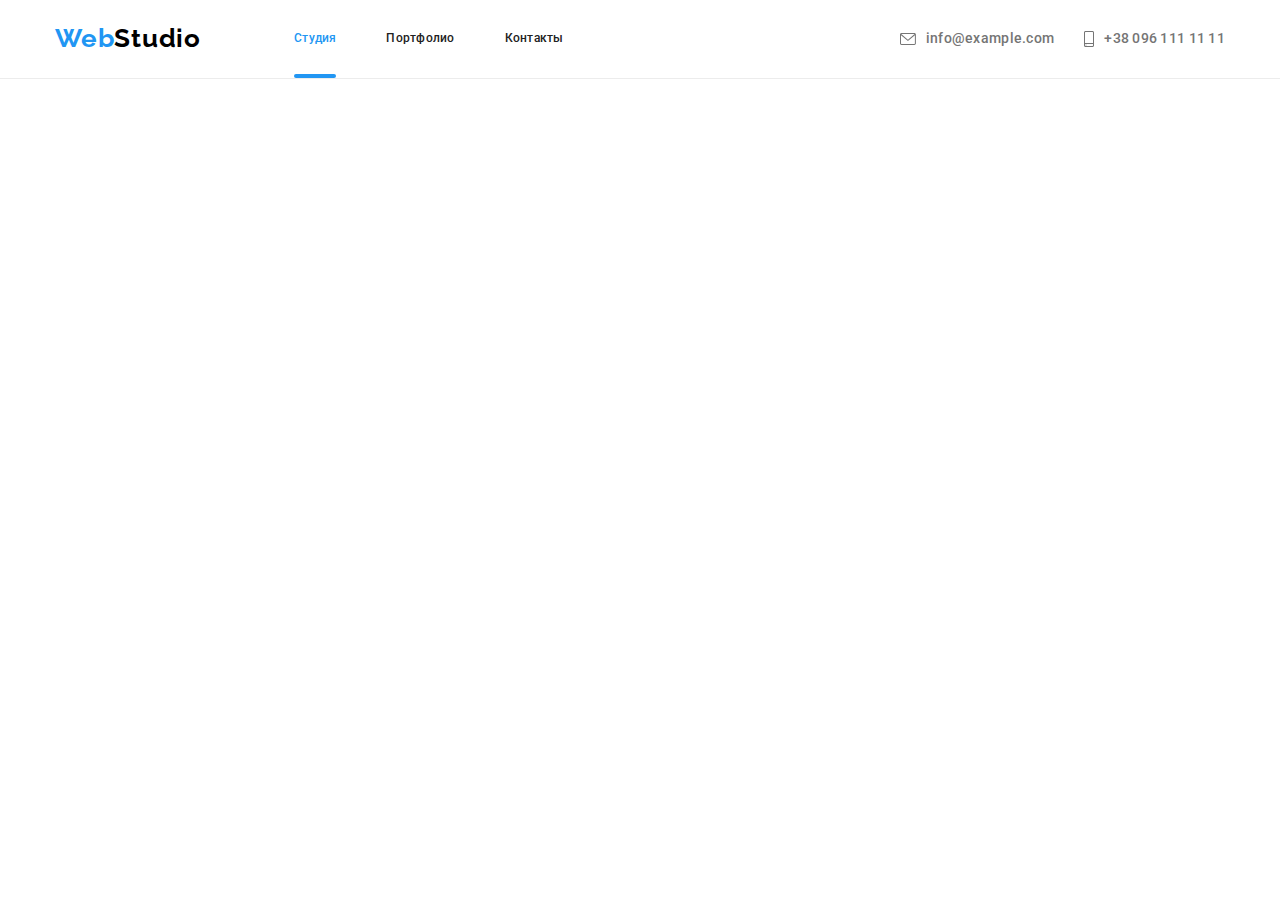
==== index.html @ d92ed5b4 "28041500" ====
<!DOCTYPE html>
<html lang="ru">

<head>
    <meta charset="UTF-8">
    <meta http-equiv="X-UA-Compatible" content="IE=edge">
    <meta name="viewport" content="width=device-width, initial-scale=1.0">
    <title>WebStudio</title>
    <link rel="preconnect" href="https://fonts.googleapis.com">
    <link rel="preconnect" href="https://fonts.gstatic.com" crossorigin>
    <link href="https://fonts.googleapis.com/css2?family=Raleway:wght@700&family=Roboto:wght@400;500;700;900&display=swap" rel="stylesheet">
        <link rel="stylesheet" href="https://cdnjs.cloudflare.com/ajax/libs/modern-normalize/1.0.0/modern-normalize.min.css" />
        <link rel="stylesheet" href="https://cdnjs.cloudflare.com/ajax/libs/modern-normalize/1.1.0/modern-normalize.min.css"
            integrity="sha512-wpPYUAdjBVSE4KJnH1VR1HeZfpl1ub8YT/NKx4PuQ5NmX2tKuGu6U/JRp5y+Y8XG2tV+wKQpNHVUX03MfMFn9Q=="
            crossorigin="anonymous" referrerpolicy="no-referrer" />
        <!-- <link href="./css/style.css" rel="stylesheet"> -->
        <link href="./css/main.min.css" rel="stylesheet">
</head>
<body>
    <header class="header">
        <div class="container header-container">
                <a class="link page-logo page-logo_header" href="./index.html">Web<span class="page-logo_span_header">Studio</span></a>
            <nav class="nav-bar">
                <ul class="list nav-list">
                    <li class="nav-list__item">
                        <a class="link nav-list__link current" href="./index.html">Студия</a>
                    </li>
                    <li class="nav-list__item">
                        <a class="link nav-list__link" href="./portfolio.html">Портфолио</a>
                    </li>
                    <li class="nav-list__item">
                        <a class="link nav-list__link" href="./index.html">Контакты</a>
                    </li>
                </ul>
            </nav>
            <ul class="list header-contact">
                <li class="header-contact__item">
                    <a class="link contact contacts-mail" href="mailto:info@example.com">
                        <svg class="contact__svg" width="16px" height="12px">
                            <use href="./image/symbol-defs.svg#mail"></use>
                        </svg>info@example.com</a>
                </li>
                <li class="header-contact__item">
                    <a class="link contact contacts-tel" href="tel:+380961111111">
                        <svg class="contact__svg" width="10px" height="16px">
                            <use href="./image/symbol-defs.svg#tel"></use>
                        </svg>+38 096 111 11 11</a>
                </li>
            </ul>
            <button type="button" class="button menu-btn" data-menu-open>
                <svg class="menu-btn__icon" width="40px" height="40px">
                    <use href="./image/symbol-defs.svg#menu-icon"></use>
                </svg>
            </button>
        </div>
        <!-- ==============================MOBILE-MENU-START=========================== -->
        <div class="mobile-menu" data-menu>
            <div class="container mobile-menu__container">
            <button type="button" class="buttuo mobile-menu__slose-btn" data-menu-close>
                <svg class="mobile-menu__icon" width="40px" height="40px">
                    <use href="./image/symbol-defs.svg#close-mobile"></use>
                </svg>
            </button>
            <ul class="list mobile-menu__list">
                <li class="mobile-menu__list-item">
                    <a href="./index.html" class="link mobile-menu__link current">Студия</a>
                </li>
                <li class="mobile-menu__list-item">
                    <a href="./portfolio.html" class="link mobile-menu__link">Портфолио</a>
                </li>
                <li class="mobile-menu__list-item">
                    <a href="" class="link mobile-menu__link">Контакты</a>
                </li>
            </ul>
            <ul class="list mobile-menu__contact">
                <li class="mobile-menu__contact_item">
                    <a class="link mobile-menu__contact_link" href="tel:+380961111111">
                        +38 096 111 11 11</a>
                </li>
                <li class="mobile-menu__contact_item">
                    <a class="link mobile-menu__contact_link_mail" href="mailto:info@example.com">
                        info@example.com</a>
                </li>
            </ul>
            <ul class="list mobile-menu__soc-bar">
                <li class="mobile-menu__soc-bar-item">
                    <a href="" class="link mobile-menu__soc-bar-link">twitter</a>
                </li>
                <li class="mobile-menu__soc-bar-item">
                    <a href="" class="link mobile-menu__soc-bar-link">facebook</a>
                </li>
                <li class="mobile-menu__soc-bar-item">
                    <a href="" class="link mobile-menu__soc-bar-link">linkedin</a>
                </li>
                <li class="mobile-menu__soc-bar-item">
                    <a href="" class="link mobile-menu__soc-bar-link">instagram</a>
                </li>
            </ul>
            </div>
        </div>
        <!-- ==============================MOBILE-MENU-END=========================== -->
    </header>
    <!-- <main class="page-main">
        <section class="section hero-section">
            <h1 class="top-caption">ЭФФЕКТИВНЫЕ РЕШЕНИЯ <br> ДЛЯ ВАШЕГО БИЗНЕСА</h1>
            <button type="button" class="modal-button modal-button-hero" data-modal-open>Заказать услугу</button>
        </section>
            <section class="section specificity-section">
                <div class="container container-specifity">
                <ul class="list specificity-list">
                    <li class="specificity-list-item">
                        <div class="spc-div">
                            <svg class="spc-svg">
                                <use href="./image/symbol-defs.svg#antenna"></use>
                            </svg>
                        </div>
                        <h3 class="specificity-list-caption">Внимание к деталям</h3>
                        <p class="specificity-content">Идейные соображения, а также начало повседневной работы по формированию позиции.</p>
                    </li>
                    <li class="specificity-list-item">
                        <div class="spc-div">
                            <svg class="spc-svg">
                                <use href="./image/symbol-defs.svg#clock"></use>
                            </svg>
                        </div>
                        <h3 class="specificity-list-caption">Пунктуальность</h3>
                        <p class="specificity-content"> Задача организации, в особенности же рамки и место обучения кадров влечет за собой.</p>
                    </li>
                    <li class="specificity-list-item">
                        <div class="spc-div">
                            <svg class="spc-svg">
                                <use href="./image/symbol-defs.svg#diagram"></use>
                            </svg>
                        </div>
                        <h3 class="specificity-list-caption">Планирование</h3>
                        <p class="specificity-content">Равным образом консультация с широким активом в значительной степени обуславливает.</p>
                    </li>
                    <li class="specificity-list-item">
                        <div class="spc-div">
                            <svg class="spc-svg">
                                <use href="./image/symbol-defs.svg#astronaut"></use>
                            </svg>
                        </div>
                        <h3 class="specificity-list-caption">Современные технологии</h3>
                        <p class="specificity-content">Значимость этих проблем настолько очевидна, что реализация плановых заданий.</p>
                    </li>
                </ul>
                </div>
            </section>
        <section class="section about-section">
            <div class="container">
            <h2 class="about-caption">Чем мы занимаемся</h2>
            <ul class="list about-list">
                <li class="about-list-item"><img class="about-img" src="./image/work-tablet.jpg" alt="Работает на планшете" width="370" height="294">
                <p class="about-overlay">Десктопные приложения</p>
                </li>
                <li class="about-list-item"><img class="about-img" src="./image/work-web-design.jpg" alt="Дизайнер за работой" width="370" height="294">
                <p class="about-overlay">Мобильные приложения</p>
                </li>
                <li class="about-list-item"><img class="about-img" src="image/work-color.jpg" alt="Палитра на планшете" width="370" height="294">
                <p class="about-overlay">Дизайнерские решения</p>
                </li>
            </ul>
            </div>
        </section>
        <section class="section team-section">
         <div class="container">
            <h2 class="team-caption">Наша команда</h2>
            <ul class="list list team-list">
                <li class="team-list-item">
                    <img class="team-img" src="./image/igor.jpg" alt="Игорь Демьяненко" width="270" height="260">
                    <div class="team-text">
                        <h3 class="team-name">Игорь Демьяненко</h3>
                        <p class="team-profession" lang="en">Product Designer</p>

<ul class="list soc-bar">
    <li class="soc-item"><a href="" class="soc-link">
            <svg class="soc-svg">
                <use href="./image/symbol-defs.svg#instagram"></use>
            </svg>
        </a></li>
    <li class="soc-item"><a href="" class="soc-link">
            <svg class="soc-svg">
                <use href="./image/symbol-defs.svg#twitter"></use>
            </svg>
        </a></li>
    <li class="soc-item"><a href="" class="soc-link">
            <svg class="soc-svg">
                <use href="./image/symbol-defs.svg#facebook"></use>
            </svg>
        </a></li>
    <li class="soc-item"><a href="" class="soc-link">
            <svg class="soc-svg">
                <use href="./image/symbol-defs.svg#linkedin"></use>
            </svg>
        </a></li>
</ul>

                    </div>
                </li>
                <li class="team-list-item">
                    <img class="team-img" src="./image/olga.jpg" alt="Ольга Репина" width="270" height="260">
                    <div class="team-text">
                        <h3 class="team-name">Ольга Репина</h3>
                        <p class="team-profession" lang="en">Frontend Developer</p>

<ul class="list soc-bar">
   <li class="soc-item"><a href="" class="soc-link">
        <svg class="soc-svg">
            <use href="./image/symbol-defs.svg#instagram"></use>
        </svg>
    </a></li>
<li class="soc-item"><a href="" class="soc-link">
        <svg class="soc-svg">
            <use href="./image/symbol-defs.svg#twitter"></use>
        </svg>
    </a></li>
<li class="soc-item"><a href="" class="soc-link">
        <svg class="soc-svg">
            <use href="./image/symbol-defs.svg#facebook"></use>
        </svg>
    </a></li>
<li class="soc-item"><a href="" class="soc-link">
        <svg class="soc-svg">
            <use href="./image/symbol-defs.svg#linkedin"></use>
        </svg>
    </a></li>
</ul>

                    </div>
                </li>
                <li class="team-list-item">
                    <img class="team-img" src="./image/nikolay.jpg" alt="Николай Тарасов" width="270" height="260">
                    <div class="team-text">
                        <h3 class="team-name">Николай Тарасов</h3>
                        <p class="team-profession" lang="en">Marketing</p>

<ul class="list soc-bar">
   <li class="soc-item"><a href="" class="soc-link">
        <svg class="soc-svg">
            <use href="./image/symbol-defs.svg#instagram"></use>
        </svg>
    </a></li>
<li class="soc-item"><a href="" class="soc-link">
        <svg class="soc-svg">
            <use href="./image/symbol-defs.svg#twitter"></use>
        </svg>
    </a></li>
<li class="soc-item"><a href="" class="soc-link">
        <svg class="soc-svg">
            <use href="./image/symbol-defs.svg#facebook"></use>
        </svg>
    </a></li>
<li class="soc-item"><a href="" class="soc-link">
        <svg class="soc-svg">
            <use href="./image/symbol-defs.svg#linkedin"></use>
        </svg>
    </a></li>
</ul>

                    </div>
                </li>
                <li class="team-list-item">
                    <img class="team-img" src="./image/mihail.jpg" alt="Михаил Ермаков" width="270" height="260">
                    <div class="team-text">
                        <h3 class="team-name">Михаил Ермаков</h3>
                        <p class="team-profession" lang="en">UI Designer</p>

<ul class="list soc-bar">
    <li class="soc-item"><a href="" class="soc-link">
            <svg class="soc-svg">
                <use href="./image/symbol-defs.svg#instagram"></use>
            </svg>
        </a></li>
    <li class="soc-item"><a href="" class="soc-link">
            <svg class="soc-svg">
                <use href="./image/symbol-defs.svg#twitter"></use>
            </svg>
        </a></li>
    <li class="soc-item"><a href="" class="soc-link">
            <svg class="soc-svg">
                <use href="./image/symbol-defs.svg#facebook"></use>
            </svg>
        </a></li>
    <li class="soc-item"><a href="" class="soc-link">
            <svg class="soc-svg">
                <use href="./image/symbol-defs.svg#linkedin"></use>
            </svg>
        </a></li>
</ul>

                    </div>
                </li>
            </ul>
            </div>
        </section>
        <section class="section">
            <div class="container progect-container">
                <h2 class="progect-title">Постоянные клиенты</h2>
                <ul class="progects">
                    <li class="progect-item"><a class=progect-link href="">
                        <svg class="progect-svg" width="41px" height="47px">
                            <use href="./image/symbol-defs.svg#brand1"></use>
                        </svg>
                    </a></li>
                    <li class="progect-item"><a class=progect-link href="">
                        <svg class="progect-svg" width="40px" height="52px">
                            <use href="./image/symbol-defs.svg#brand2"></use>
                        </svg>
                    </a></li>
                    <li class="progect-item"><a class=progect-link href="">
                        <svg class="progect-svg" width="41px" height="43px">
                            <use href="./image/symbol-defs.svg#brand3"></use>
                        </svg>
                    </a></li>
                    <li class="progect-item"><a class=progect-link href="">
                        <svg class="progect-svg" width="84px" height="41px">
                            <use href="./image/symbol-defs.svg#brand4"></use>
                        </svg>
                    </a></li>
                    <li class="progect-item"><a class=progect-link href="">
                        <svg class="progect-svg" width="63px" height="45px">
                            <use href="./image/symbol-defs.svg#brand5"></use>
                        </svg>
                    </a></li>
                    <li class="progect-item"><a class=progect-link href="">
                        <svg class="progect-svg" width="94px" height="44px">
                            <use href="./image/symbol-defs.svg#brand6"></use>
                        </svg>
                    </a></li>
                </ul>
            </div>
        </section>
    </main>
    <footer class="page-footer">
        <div class="container footer-container">
        <div class="addres-container">
            <div class="page-logo_footer-container">
            <a class="link page-logo_footer page-logo" href="./index.html">Web<span class="page-logo__span_footer">Studio</span></a>
        </div>
            <address class="footer-address">
                <ul class="list footer-address-list">
                    <li class="footer-address-list-item">
                        <a class="link footer-address-link" href="https://goo.gl/maps/qbivKNQmzpoVFrAQ6" target="_blank"
                            rel="noopener noreferrer">
                            г. Киев, пр-т Леси Украинки, 26
                        </a>
                    </li>
                    <li class="footer-address-list-item">
                        <a class="link footer-mail-link" href="mailto:info@example.com">info@example.com</a>
                    </li>
                    <li class="footer-address-list-item">
                        <a class="link footer-tel-link" href="tel:+380961111111">+38 096 111 11 11</a>
                    </li>
                    </ul>
                    </address>
                </div>
                <div>
                    <h2 class="social-title">присоединяйтесь</h2>
                        <ul class="list soc-bar">
                            <li class="soc-item"><a href="" class="soc-link soc-link-footer">
                                    <svg class="soc-svg">
                                        <use href="./image/symbol-defs.svg#instagram"></use>
                                    </svg>
                                </a></li>
                            <li class="soc-item"><a href="" class="soc-link soc-link-footer">
                                    <svg class="soc-svg">
                                        <use href="./image/symbol-defs.svg#twitter"></use>
                                    </svg>
                                </a></li>
                            <li class="soc-item"><a href="" class="soc-link soc-link-footer">
                                    <svg class="soc-svg">
                                        <use href="./image/symbol-defs.svg#facebook"></use>
                                    </svg>
                                </a></li>
                            <li class="soc-item"><a href="" class="soc-link soc-link-footer">
                                    <svg class="soc-svg">
                                        <use href="./image/symbol-defs.svg#linkedin"></use>
                                    </svg>
                                </a></li>
                        </ul>
                    </div>
                <div class="subscribe-box">
                    <h2 class="social-title">Подпишитесь на рассылку</h2>
                    <form class="subscribe-form">
                    <input 
                    type="email" 
                    class="subscribe-input" 
                    placeholder="E-mail"
                    required>
                    <button type="submit" class="modal-button modal-button-subscribe">Подписаться
                        <svg class="subscribe-svg" width="24px" height="24px">
                            <use href="./image/symbol-defs.svg#send"></use>
                        </svg>
                    </button>
                    </form>
                </div>
        </div> -->
    </footer>
    <div class="backdrop is-hidden" data-modal>
        <div class="modal">
            <button type="button" class="backdrop-modal-button" data-modal-close>
                <svg class="modal-button-svg" width="11px" height="11px">
                    <use href="./image/symbol-defs.svg#close"></use>
                </svg>
            </button>
            <p class="modal-title">Оставьте свои данные, мы вам перезвоним</p>
            <form class="modal-form">
            <label for="person-name" class="modal-label">Имя</label>
                <div class="modal-input-box">
                <input 
                type="text" 
                id="person-name" 
                class="modal-imput" 
                name="user-name" 
                required
                minlength="2"
                maxlength="20"
                pattern="^[a-zA-Zа-яА-Я]+\s[a-zA-Zа-яА-Я]+$"
                title="Имя Фамилия">
                <svg class="modal-input-svg" width=18px height=18px>
                    <use href="./image/symbol-defs.svg#person"></use>
                </svg>
                </div>
            <label for="person-phone" class="modal-label">Телефон</label>
                <div class="modal-input-box">
                <input 
                type="tel" 
                id="person-phone" 
                class="modal-imput" 
                name="user-tel" 
                required 
                pattern="[0-9]{3}-[0-9]{3}-[0-9]{2}-[0-9]{2}" 
                title="0xx-xxx-xx-xx">
                <svg class="modal-input-svg" width=18px height=18px>
                    <use href="./image/symbol-defs.svg#phone"></use>
                </svg>
                </div>
            <label for="person-mail" class="modal-label">Почта</label>
                <div class="modal-input-box">
                <input 
                type="email" 
                id="person-mail" 
                class="modal-imput" 
                name="user-mail" 
                required>
                <svg class="modal-input-svg" width=18px height=18px>
                    <use href="./image/symbol-defs.svg#email"></use>
                </svg>
                </div>
            <label for="comment" class="modal-label">Комментарий</label>
            <textarea 
            name="comment" 
            id="comment" 
            placeholder="Введите текст" 
            class="modal-comment">
            </textarea>
            <div class="conditions-box">
                <input type="checkbox" class="conditions-check visually-hiden" id="conditions" required>
                <label for="conditions" class="codition-label">Соглашаюсь с рассылкой и принимаю</label>
                <a href="" class="conditions-link">Условия договора</a>
        </div>
            <button type="submit" class="modal-button modal-button-submit">Отправить</button>  
            </form>
        </div>      
    </div>
    <script src="./js/modal.js"></script>
    <script src="./js/menu.js"></script>
</body>
</html>
---- css/style.css ----
/*=====START PAGE STUDIO=====*/
/*=====START HEADER=====*/

/*=====END HEADER=====*/
/*=====START MAIN=====*/

/*===START HERO===*/


/*===END HERO===*/




/*=====END MAIN=====*/
/*=====START FOOTER=====*/

/*=====END FOOTER=====*/
/*=====START PAGE PORTFOLIO=====*/
/*=====START MAIN=====*/


/*=====END MAIN=====*/
/*=====END PAGE PORTFOLIO=====*/



/* MODAL-WINDOW */

.modal-button-submit {

}
/* ===========HIDDEN============= */

/* ===========HIDDEN============= */
---- css/main.min.css ----
:root{--accent-color: #2196f3;--title-color: #212121;--content-color: #757575;--second-content-color: #AFB1B8;--bg-color: #2f303a;--bg-btn-color-portfolio: #f5f4fa;--second-title-color: #ffffff;--first-font-family: "Roboto", sans-serif;--second-font-family: "Raleway", sans-serif}body{font-family:var(--first-font-family);color:var(--title-color)}h1,h2,h3,h4,p{margin-top:0;margin-bottom:0}button{padding:0;border:none;font:inherit;color:inherit;background-color:transparent}ul,ol{margin-top:0;margin-bottom:0;padding-left:0;list-style:none}img{display:block;max-width:100%;height:auto}.list{list-style:none}.link{text-decoration:none}body{font-family:var(--first-font-family);color:var(--title-color)}.section{padding-top:94px;padding-bottom:94px}.container{padding-left:15px;padding-right:15px}@media screen and (min-width: 480px){.container{width:480px;margin-left:auto;margin-right:auto}}@media screen and (min-width: 768px){.container{width:768px}}@media screen and (min-width: 1200px){.container{width:1200px}}.page-logo{font-family:var(--second-font-family);font-weight:700;font-size:26px;line-height:1.19;letter-spacing:0.03em;color:#2196f3}.modal-button{display:flex;padding-left:32px;padding-right:32px;padding-top:10px;padding-bottom:10px;margin-left:auto;margin-right:auto;background:var(--accent-color);box-shadow:0px 4px 4px rgba(0,0,0,0.15);border-radius:4px;color:var(--second-title-color);cursor:pointer;font-family:var(--first-font-family);font-style:normal;font-weight:700;font-size:16px;line-height:1.87;transition:background-color 250ms cubic-bezier(0.4, 0, 0.2, 1)}.modal-button:hover,.modal-button:focus{background:#188ce8}.soc-bar{display:flex;justify-content:center}.soc-link{display:flex;width:44px;height:44px;justify-content:center;align-items:center;border-radius:50%;color:var(--second-content-color);transition:background-color 250ms cubic-bezier(0.4, 0, 0.2, 1)}.soc-link:hover,.soc-link:focus{background:var(--accent-color)}.soc-item:not(:last-child){margin-right:10px}.soc-svg{width:20px;height:20px;fill:currentColor}.soc-link:hover .soc-svg,.soc-link:focus .soc-svg{color:#ffffff}.mobile-menu__container{position:relative;padding-bottom:48px;padding-top:48px}.mobile-menu{position:absolute;top:0;left:0;width:100%;height:100vh;background:#ffffff;overflow:auto;transition:opacity 250ms cubic-bezier(0.4, 0, 0.2, 1),visibility 250ms cubic-bezier(0.4, 0, 0.2, 1);opacity:0;visibility:hidden;pointer-events:none}.mobile-menu.is-open{opacity:1;visibility:visible;pointer-events:auto}.mobile-menu__slose-btn{position:absolute;top:10px;right:15px}.mobile-menu__slose-btn:hover,.mobile-menu__slose-btn:focus{fill:var(--accent-color)}.mobile-menu__link{font-weight:500;font-size:40px;line-height:1.175;letter-spacing:.02em;color:var(--title-color)}.mobile-menu__link.current{color:var(--accent-color)}.mobile-menu__list-item:not(:last-child){margin-bottom:32px}.mobile-menu__list{margin-bottom:302px}.mobile-menu__contact_item:not(:last-child){margin-bottom:32px}.mobile-menu__contact{margin-bottom:64px}.mobile-menu__contact_link{font-weight:500;font-size:34px;line-height:1.17647;letter-spacing:.02em;color:var(--accent-color)}.mobile-menu__contact_link_mail{font-weight:500;font-size:24px;line-height:1.16667;letter-spacing:.02em;color:var(--content-color)}.mobile-menu__soc-bar-link{font-weight:500;font-size:18px;line-height:1.22222;letter-spacing:.02em;color:var(--accent-color)}.mobile-menu__soc-bar{display:flex;align-items:center}.mobile-menu__soc-bar-item:not(:first-child){padding-left:10px}.mobile-menu__soc-bar-item:not(:last-child){padding-right:10px}.mobile-menu__soc-bar-item:not(:last-child){border-right:1px solid rgba(33,33,33,0.2)}header{border-bottom:1px solid #ECECEC}.nav-bar{display:none}.header-contact{display:none}.header-container{display:flex;align-items:center}@media screen and (max-width: 768px){.header-container{padding-top:16px;padding-bottom:16px}}.page-logo_span_header{color:#000}.menu-btn{margin-left:auto}.menu-btn__icon:hover,.menu-btn__icon:focus{fill:var(--accent-color)}@media screen and (min-width: 768px){.menu-btn{display:none}.page-logo_header{margin-right:88px}.nav-bar{display:flex;align-items:center}.nav-list{display:flex;align-items:center}.nav-list__item:not(:last-child){margin-right:50px}.nav-list__link{position:relative;display:flex;font-weight:500;font-size:12px;line-height:1.16;letter-spacing:0.02em;color:var(--title-color);padding-top:32px;padding-bottom:32px;transition:color 250ms cubic-bezier(0.4, 0, 0.2, 1)}.nav-list__link:hover,.nav-list__link:focus{color:var(--accent-color)}.nav-list__link.current{color:var(--accent-color)}.nav-list__link.current::after{content:'';position:absolute;left:0;bottom:0;width:100%;height:4px;border-radius:2px;background-color:var(--accent-color)}.header-contact{display:block;margin-left:auto}.contact{display:flex;align-items:center;font-weight:500;font-size:14px;line-height:1.14;letter-spacing:0.02em;color:var(--content-color);transition:color 250ms cubic-bezier(0.4, 0, 0.2, 1)}.contact:hover,.contact:focus{color:var(--accent-color)}.header-contact__item:not(:last-child){margin-bottom:10px}.contact__svg{align-self:center;fill:currentColor;margin-right:10px}.contact:hover .contact__svg,.contact:focus .contact__svg{color:var(--accent-color)}}@media screen and (min-width: 1200px){.page-logo_header{margin-right:93px}.header-contact{display:flex}.header-contact__item:not(:last-child){margin-right:30px;margin-bottom:0}.contact{font-size:14px;line-height:1.14}}.page-footer{background:var(--bg-color);padding-top:60px;padding-bottom:60px}.footer-container{display:flex;align-items:baseline}.page-logo__span_footer{color:var(--second-title-color)}.page-logo_footer-container{margin-bottom:20px}.footer-address-list-item:not(:last-child){margin-bottom:10px}.footer-address-link{font-style:normal;font-weight:400;font-size:14px;line-height:1.71px;letter-spacing:0.03em;color:var(--second-title-color);transition:color 250ms cubic-bezier(0.4, 0, 0.2, 1)}.footer-address-link:hover,.footer-address-link:focus{color:var(--accent-color)}.footer-mail-link{font-style:normal;font-weight:400;font-size:14px;line-height:1.71px;letter-spacing:0.03em;color:rgba(255,255,255,0.6);transition:color 250ms cubic-bezier(0.4, 0, 0.2, 1)}.footer-mail-link:hover,.footer-mail-link:focus{color:var(--accent-color)}.footer-tel-link{font-style:normal;font-weight:400;font-size:14px;line-height:1.71px;letter-spacing:0.03em;color:rgba(255,255,255,0.6);transition:color 250ms cubic-bezier(0.4, 0, 0.2, 1)}.footer-tel-link:hover,.footer-tel-link:focus{color:var(--accent-color)}.addres-container{margin-right:70px}.social-title{font-weight:700;font-size:14px;line-height:1.14;letter-spacing:0.03em;text-transform:uppercase;color:var(--second-title-color);margin-bottom:20px}.soc-link-footer{background-color:rgba(255,255,255,0.1);transition:background-color 250ms cubic-bezier(0.4, 0, 0.2, 1)}.visually-hiden{position:absolute;width:1px;height:1px;margin:-1px;border:0;padding:0;white-space:nowrap;clip-path:inset(100%);clip:rect(0 0 0 0);overflow:hidden}.selection-btn{font-weight:500;font-size:16px;line-height:1.62;text-align:center;letter-spacing:0.03em;color:var(--title-color);background:var(--bg-btn-color-portfolio);border-radius:4px;cursor:pointer;padding-left:22px;padding-right:22px;padding-top:6px;padding-bottom:6px;transition:color 250ms cubic-bezier(0.4, 0, 0.2, 1),box-shadow 250ms cubic-bezier(0.4, 0, 0.2, 1),background-color 250ms cubic-bezier(0.4, 0, 0.2, 1)}.selection-btn:hover,.selection-btn:focus{background:var(--accent-color);color:var(--second-title-color);cursor:pointer;box-shadow:0px 3px 1px rgba(0,0,0,0.1),0px 1px 2px rgba(0,0,0,0.08),0px 2px 2px rgba(0,0,0,0.12)}.container-bar{padding-bottom:50px}.btn-bar{display:flex;justify-content:center;cursor:pointer}.btn-bar-item:not(:last-child){margin-right:8px}.hero-section{padding-top:200px;padding-bottom:200px;background:var(--bg-color);text-align:center;background-image:linear-gradient(to right, rgba(47,48,58,0.4), rgba(47,48,58,0.4)),url(../image/background.jpg);background-repeat:no-repeat;background-position:center;background-size:cover}.top-caption{font-weight:900;font-size:44px;line-height:1.36;text-align:center;letter-spacing:0.06em;text-transform:uppercase;color:var(--second-title-color)}.modal-button-hero{margin-top:30px}.about-section{padding-top:0}.about-list{display:flex;justify-content:center}.about-caption{font-weight:700;font-size:36px;line-height:1.16;text-align:center;letter-spacing:0.03em;margin-bottom:50px;color:var(--title-color)}.about-list-item{position:relative}.about-list-item:not(:last-child){margin-right:30px}.about-overlay{font-family:var(--first-font-family);font-weight:700;font-size:14px;line-height:1.14;text-align:center;letter-spacing:0.03em;text-transform:uppercase;color:var(--second-title-color);background:rgba(47,48,58,0.8);width:100%;height:70px;padding-top:27px;padding-bottom:27px;position:absolute;bottom:0%;right:0%}.specificity-section{justify-content:center}.specificity-list{display:flex}.specificity-list-item{width:270px}.specificity-list-item:not(:last-child){margin-right:30px}.spc-div{display:flex;height:120px;width:270px;background-color:#f5f4fa;margin-bottom:30px;justify-content:center;align-items:center}.spc-svg{height:70px;width:70px}.specificity-list-caption{font-weight:700;font-size:14px;line-height:1.14;letter-spacing:0.03em;text-transform:uppercase;margin-bottom:10px;color:var(--title-color)}.specificity-content{font-weight:500;font-size:14px;line-height:1.71;letter-spacing:0.03em;color:var(--content-color)}.team-section{justify-content:center;background:#F5F4FA}.team-list-item{background:var(--content-color);box-shadow:0px 1px 3px rgba(0,0,0,0.12),0px 1px 1px rgba(0,0,0,0.14),0px 2px 1px rgba(0,0,0,0.2);border-radius:4px 4px 4px 4px}.team-list-item:not(:last-child){margin-right:30px}.team-caption{margin-bottom:50px;font-weight:700;font-size:36px;line-height:1.16;text-align:center;letter-spacing:0.03em;color:var(--title-color)}.team-profession{margin-bottom:10px}.team-img{border-radius:4px 4px 0px 0px}.team-text{padding-top:30px;padding-bottom:30px;background:#ffffff;border-radius:0px 0px 4px 4px}.team-name{margin-bottom:10px;font-weight:500;font-size:16px;line-height:1.18;text-align:center;letter-spacing:0.03em}.team-profession{font-weight:400;font-size:16px;line-height:1.18;text-align:center;letter-spacing:0.03em;color:var(--content-color)}.team-list{display:flex}.progect-title{font-family:var(--first-font-family);font-weight:700;font-size:36px;line-height:1.16;text-align:center;letter-spacing:0.03em}.progects{display:flex;justify-content:center;align-items:center;margin-top:50px}.progect-item:not(:last-child){margin-right:30px}.progect-link{display:flex;justify-content:center;align-items:center;width:170px;height:92px;color:var(--second-content-color);border-radius:4px;border:solid 1px;transition:color 250ms cubic-bezier(0.4, 0, 0.2, 1),border-color 250ms cubic-bezier(0.4, 0, 0.2, 1)}.progect-link:hover,.progect-link:focus{color:var(--accent-color)}.progect-svg{fill:currentColor}.progect-link:hover .progect-svg,.progect-link:focus .progect-svg{color:var(--accent-color)}.portfolio-caption{margin-bottom:4px;font-weight:700;font-size:18px;line-height:2;letter-spacing:0.06em;color:var(--title-color)}.portfolio-category{font-weight:normal;font-size:16px;line-height:1.87;letter-spacing:0.03em;color:var(--content-color)}.portfolio-list{display:flex;flex-wrap:wrap}.portfolio-list-item{width:370px;margin-right:30px;margin-bottom:30px}.portfolio-list-item:nth-last-child(-n+3){margin-bottom:0}.portfolio-list-item:nth-child(3n){margin-right:0}.portfolio-text-box{padding-top:20px;padding-bottom:20px;padding-left:24px;padding-right:24px;border-right:1px solid #eeeeee;border-left:1px solid #eeeeee;border-bottom:1px solid #eeeeee}.portfolio-link{transition:box-shadow 250ms cubic-bezier(0.4, 0, 0.2, 1)}.portfolio-link:hover,.portfolio-link:focus{display:block;box-shadow:0px 1px 1px rgba(0,0,0,0.12),0px 4px 4px rgba(0,0,0,0.06),1px 4px 6px rgba(0,0,0,0.16)}.overlay-container{position:relative;overflow:hidden}.overlay{font-family:var(--first-font-family);color:var(--second-title-color);font-weight:400;font-size:18px;line-height:1.55;letter-spacing:0.03em;padding-left:24px;padding-right:24px;padding-top:63px;padding-bottom:63px;position:absolute;top:0%;left:0%;width:100%;height:100%;background:rgba(33,150,243,0.9);overflow:auto;transform:translateY(100%);transition:transform 250ms cubic-bezier(0.4, 0, 0.2, 1)}.portfolio-link:hover .overlay,.portfolio-link:focus .overlay{transform:translateY(0%)}.backdrop{position:fixed;left:0%;top:0%;width:100vw;height:100vh;background:rgba(0,0,0,0.2);transition:opacity 250ms cubic-bezier(0.4, 0, 0.2, 1),visibility 250ms cubic-bezier(0.4, 0, 0.2, 1)}.backdrop.is-hidden{opacity:0;visibility:hidden;pointer-events:none}.modal{display:block;padding:40px;position:absolute;top:50%;left:50%;transform:translate(-50%, -50%);width:528px;background:#FFFFFF;border-radius:4px 4px 4px 4px}.backdrop-modal-button{position:absolute;top:8px;right:8px;width:30px;height:30px;border-radius:50%;border:1px solid rgba(0,0,0,0.1);justify-content:center;align-items:center;color:#000;cursor:pointer}.modal-button-svg{fill:currentColor;transition:fill 250ms cubic-bezier(0.4, 0, 0.2, 1)}.backdrop-modal-button:hover .modal-button-svg,.backdrop-modal-button:focus .modal-button-svg{fill:var(--accent-color)}.modal-form{font-weight:400}.modal-title{margin-bottom:12px;font-family:var(--first-font-family);font-weight:700;font-size:20px;line-height:1.15;text-align:center;letter-spacing:0.03em;color:var(--title-color)}.modal-label{display:inline-block;margin-bottom:4px;font-size:12px;line-height:1.16;letter-spacing:0.01em;color:var(--content-color)}.modal-input-box{position:relative;width:100%;height:100%;margin-bottom:10px}.modal-imput{padding-left:42px;width:100%;height:40px;border:1px solid rgba(33,33,33,0.2);box-sizing:border-box;border-radius:4px;transition:border-color 250ms cubic-bezier(0.4, 0, 0.2, 1)}.modal-imput:focus{outline:none;border-color:var(--accent-color)}.modal-input-svg{position:absolute;top:50%;transform:translateY(-50%);left:12px;fill:#212121;transition:fill 250ms cubic-bezier(0.4, 0, 0.2, 1)}.modal-imput:focus+.modal-input-svg{fill:var(--accent-color)}.modal-comment{padding-top:12px;padding-bottom:12px;padding-left:16px;padding-right:16px;margin-bottom:20px;width:100%;height:120px;border:1px solid rgba(33,33,33,0.2);box-sizing:border-box;border-radius:4px;resize:none;transition:border-color 250ms cubic-bezier(0.4, 0, 0.2, 1)}.modal-comment:focus{outline:none;border-color:var(--accent-color)}.modal-comment::placeholder{font-weight:400;font-size:14px;line-height:16px;letter-spacing:0.01em;color:rgba(117,117,117,0.5)}.conditions-box{display:flex;justify-content:center;align-items:center;margin-bottom:30px;font-size:12px;line-height:1.16;letter-spacing:0.01em;color:var(--content-color);margin-bottom:30px}.conditions-link{margin-left:4px;color:#2196F3}.codition-label{display:flex;align-items:center}.codition-label::before{content:"";display:inline-block;width:16px;height:15px;border-radius:4px;border:2px solid #212121;margin-right:9px;transform:background-color 250ms cubic-bezier(0.4, 0, 0.2, 1)}.conditions-check:checked+.codition-label::before{background-color:var(--accent-color);background-image:url(../image/checked.svg);background-repeat:no-repeat;background-position:50% 50%;border:0}.conditions-check:hover+.codition-label::before,.conditions-check:focus+.codition-label::before{border-color:var(--accent-color)}.subscribe-box{margin-left:auto}.subscribe-form{display:flex;align-items:center}.subscribe-input::placeholder{font-weight:400;font-size:16px;line-height:1.25;letter-spacing:0.03em;color:rgba(255,255,255,0.6)}.subscribe-input{width:358px;height:50px;padding-left:16px;align-items:center;background-color:transparent;border:1px solid rgba(255,255,255,0.3);border-radius:4px;font-weight:400;font-size:16px;line-height:1.25;letter-spacing:0.03em;color:var(--second-title-color)}.modal-button-subscribe{margin-left:12px;padding-left:29px;padding-right:28px}.subscribe-svg{fill:currentColor;margin-left:10px}
/*# sourceMappingURL=main.min.css.map */
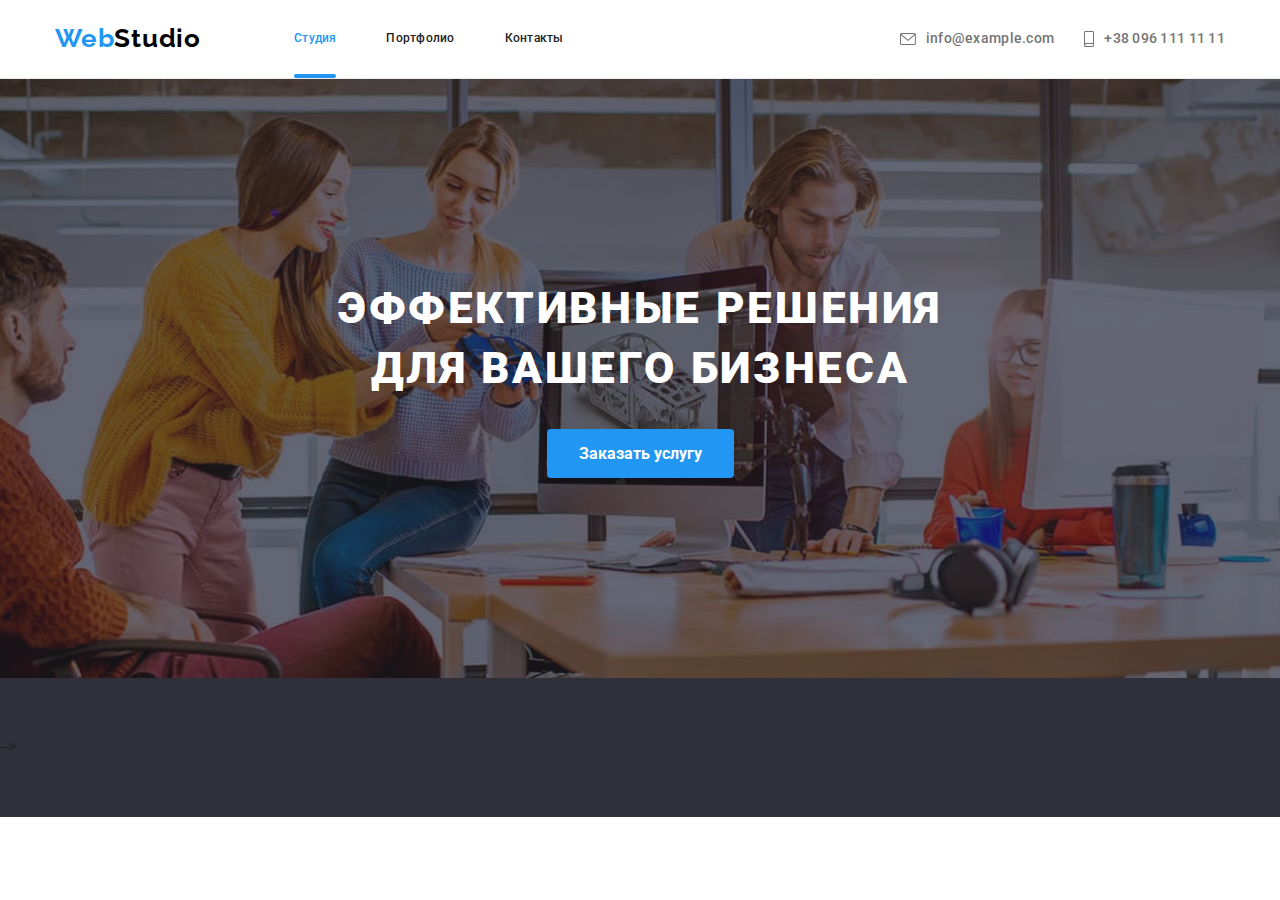
==== commit c2287f23: "28041615" ====
--- a/index.html
+++ b/index.html
@@ -100,12 +100,14 @@
         </div>
         <!-- ==============================MOBILE-MENU-END=========================== -->
     </header>
-    <!-- <main class="page-main">
+<main class="page-main">
         <section class="section hero-section">
+            <div class="container">
             <h1 class="top-caption">ЭФФЕКТИВНЫЕ РЕШЕНИЯ <br> ДЛЯ ВАШЕГО БИЗНЕСА</h1>
             <button type="button" class="modal-button modal-button-hero" data-modal-open>Заказать услугу</button>
+            </div>
         </section>
-            <section class="section specificity-section">
+            <!-- <section class="section specificity-section">
                 <div class="container container-specifity">
                 <ul class="list specificity-list">
                     <li class="specificity-list-item">
@@ -330,10 +332,10 @@
                     </a></li>
                 </ul>
             </div>
-        </section>
+        </section> -->
     </main>
     <footer class="page-footer">
-        <div class="container footer-container">
+        <!-- <div class="container footer-container">
         <div class="addres-container">
             <div class="page-logo_footer-container">
             <a class="link page-logo_footer page-logo" href="./index.html">Web<span class="page-logo__span_footer">Studio</span></a>
@@ -395,7 +397,7 @@
                     </button>
                     </form>
                 </div>
-        </div> -->
+        </div> --> -->
     </footer>
     <div class="backdrop is-hidden" data-modal>
         <div class="modal">
--- a/css/main.min.css
+++ b/css/main.min.css
@@ -1,2 +1,2 @@
-:root{--accent-color: #2196f3;--title-color: #212121;--content-color: #757575;--second-content-color: #AFB1B8;--bg-color: #2f303a;--bg-btn-color-portfolio: #f5f4fa;--second-title-color: #ffffff;--first-font-family: "Roboto", sans-serif;--second-font-family: "Raleway", sans-serif}body{font-family:var(--first-font-family);color:var(--title-color)}h1,h2,h3,h4,p{margin-top:0;margin-bottom:0}button{padding:0;border:none;font:inherit;color:inherit;background-color:transparent}ul,ol{margin-top:0;margin-bottom:0;padding-left:0;list-style:none}img{display:block;max-width:100%;height:auto}.list{list-style:none}.link{text-decoration:none}body{font-family:var(--first-font-family);color:var(--title-color)}.section{padding-top:94px;padding-bottom:94px}.container{padding-left:15px;padding-right:15px}@media screen and (min-width: 480px){.container{width:480px;margin-left:auto;margin-right:auto}}@media screen and (min-width: 768px){.container{width:768px}}@media screen and (min-width: 1200px){.container{width:1200px}}.page-logo{font-family:var(--second-font-family);font-weight:700;font-size:26px;line-height:1.19;letter-spacing:0.03em;color:#2196f3}.modal-button{display:flex;padding-left:32px;padding-right:32px;padding-top:10px;padding-bottom:10px;margin-left:auto;margin-right:auto;background:var(--accent-color);box-shadow:0px 4px 4px rgba(0,0,0,0.15);border-radius:4px;color:var(--second-title-color);cursor:pointer;font-family:var(--first-font-family);font-style:normal;font-weight:700;font-size:16px;line-height:1.87;transition:background-color 250ms cubic-bezier(0.4, 0, 0.2, 1)}.modal-button:hover,.modal-button:focus{background:#188ce8}.soc-bar{display:flex;justify-content:center}.soc-link{display:flex;width:44px;height:44px;justify-content:center;align-items:center;border-radius:50%;color:var(--second-content-color);transition:background-color 250ms cubic-bezier(0.4, 0, 0.2, 1)}.soc-link:hover,.soc-link:focus{background:var(--accent-color)}.soc-item:not(:last-child){margin-right:10px}.soc-svg{width:20px;height:20px;fill:currentColor}.soc-link:hover .soc-svg,.soc-link:focus .soc-svg{color:#ffffff}.mobile-menu__container{position:relative;padding-bottom:48px;padding-top:48px}.mobile-menu{position:absolute;top:0;left:0;width:100%;height:100vh;background:#ffffff;overflow:auto;transition:opacity 250ms cubic-bezier(0.4, 0, 0.2, 1),visibility 250ms cubic-bezier(0.4, 0, 0.2, 1);opacity:0;visibility:hidden;pointer-events:none}.mobile-menu.is-open{opacity:1;visibility:visible;pointer-events:auto}.mobile-menu__slose-btn{position:absolute;top:10px;right:15px}.mobile-menu__slose-btn:hover,.mobile-menu__slose-btn:focus{fill:var(--accent-color)}.mobile-menu__link{font-weight:500;font-size:40px;line-height:1.175;letter-spacing:.02em;color:var(--title-color)}.mobile-menu__link.current{color:var(--accent-color)}.mobile-menu__list-item:not(:last-child){margin-bottom:32px}.mobile-menu__list{margin-bottom:302px}.mobile-menu__contact_item:not(:last-child){margin-bottom:32px}.mobile-menu__contact{margin-bottom:64px}.mobile-menu__contact_link{font-weight:500;font-size:34px;line-height:1.17647;letter-spacing:.02em;color:var(--accent-color)}.mobile-menu__contact_link_mail{font-weight:500;font-size:24px;line-height:1.16667;letter-spacing:.02em;color:var(--content-color)}.mobile-menu__soc-bar-link{font-weight:500;font-size:18px;line-height:1.22222;letter-spacing:.02em;color:var(--accent-color)}.mobile-menu__soc-bar{display:flex;align-items:center}.mobile-menu__soc-bar-item:not(:first-child){padding-left:10px}.mobile-menu__soc-bar-item:not(:last-child){padding-right:10px}.mobile-menu__soc-bar-item:not(:last-child){border-right:1px solid rgba(33,33,33,0.2)}header{border-bottom:1px solid #ECECEC}.nav-bar{display:none}.header-contact{display:none}.header-container{display:flex;align-items:center}@media screen and (max-width: 768px){.header-container{padding-top:16px;padding-bottom:16px}}.page-logo_span_header{color:#000}.menu-btn{margin-left:auto}.menu-btn__icon:hover,.menu-btn__icon:focus{fill:var(--accent-color)}@media screen and (min-width: 768px){.menu-btn{display:none}.page-logo_header{margin-right:88px}.nav-bar{display:flex;align-items:center}.nav-list{display:flex;align-items:center}.nav-list__item:not(:last-child){margin-right:50px}.nav-list__link{position:relative;display:flex;font-weight:500;font-size:12px;line-height:1.16;letter-spacing:0.02em;color:var(--title-color);padding-top:32px;padding-bottom:32px;transition:color 250ms cubic-bezier(0.4, 0, 0.2, 1)}.nav-list__link:hover,.nav-list__link:focus{color:var(--accent-color)}.nav-list__link.current{color:var(--accent-color)}.nav-list__link.current::after{content:'';position:absolute;left:0;bottom:0;width:100%;height:4px;border-radius:2px;background-color:var(--accent-color)}.header-contact{display:block;margin-left:auto}.contact{display:flex;align-items:center;font-weight:500;font-size:14px;line-height:1.14;letter-spacing:0.02em;color:var(--content-color);transition:color 250ms cubic-bezier(0.4, 0, 0.2, 1)}.contact:hover,.contact:focus{color:var(--accent-color)}.header-contact__item:not(:last-child){margin-bottom:10px}.contact__svg{align-self:center;fill:currentColor;margin-right:10px}.contact:hover .contact__svg,.contact:focus .contact__svg{color:var(--accent-color)}}@media screen and (min-width: 1200px){.page-logo_header{margin-right:93px}.header-contact{display:flex}.header-contact__item:not(:last-child){margin-right:30px;margin-bottom:0}.contact{font-size:14px;line-height:1.14}}.page-footer{background:var(--bg-color);padding-top:60px;padding-bottom:60px}.footer-container{display:flex;align-items:baseline}.page-logo__span_footer{color:var(--second-title-color)}.page-logo_footer-container{margin-bottom:20px}.footer-address-list-item:not(:last-child){margin-bottom:10px}.footer-address-link{font-style:normal;font-weight:400;font-size:14px;line-height:1.71px;letter-spacing:0.03em;color:var(--second-title-color);transition:color 250ms cubic-bezier(0.4, 0, 0.2, 1)}.footer-address-link:hover,.footer-address-link:focus{color:var(--accent-color)}.footer-mail-link{font-style:normal;font-weight:400;font-size:14px;line-height:1.71px;letter-spacing:0.03em;color:rgba(255,255,255,0.6);transition:color 250ms cubic-bezier(0.4, 0, 0.2, 1)}.footer-mail-link:hover,.footer-mail-link:focus{color:var(--accent-color)}.footer-tel-link{font-style:normal;font-weight:400;font-size:14px;line-height:1.71px;letter-spacing:0.03em;color:rgba(255,255,255,0.6);transition:color 250ms cubic-bezier(0.4, 0, 0.2, 1)}.footer-tel-link:hover,.footer-tel-link:focus{color:var(--accent-color)}.addres-container{margin-right:70px}.social-title{font-weight:700;font-size:14px;line-height:1.14;letter-spacing:0.03em;text-transform:uppercase;color:var(--second-title-color);margin-bottom:20px}.soc-link-footer{background-color:rgba(255,255,255,0.1);transition:background-color 250ms cubic-bezier(0.4, 0, 0.2, 1)}.visually-hiden{position:absolute;width:1px;height:1px;margin:-1px;border:0;padding:0;white-space:nowrap;clip-path:inset(100%);clip:rect(0 0 0 0);overflow:hidden}.selection-btn{font-weight:500;font-size:16px;line-height:1.62;text-align:center;letter-spacing:0.03em;color:var(--title-color);background:var(--bg-btn-color-portfolio);border-radius:4px;cursor:pointer;padding-left:22px;padding-right:22px;padding-top:6px;padding-bottom:6px;transition:color 250ms cubic-bezier(0.4, 0, 0.2, 1),box-shadow 250ms cubic-bezier(0.4, 0, 0.2, 1),background-color 250ms cubic-bezier(0.4, 0, 0.2, 1)}.selection-btn:hover,.selection-btn:focus{background:var(--accent-color);color:var(--second-title-color);cursor:pointer;box-shadow:0px 3px 1px rgba(0,0,0,0.1),0px 1px 2px rgba(0,0,0,0.08),0px 2px 2px rgba(0,0,0,0.12)}.container-bar{padding-bottom:50px}.btn-bar{display:flex;justify-content:center;cursor:pointer}.btn-bar-item:not(:last-child){margin-right:8px}.hero-section{padding-top:200px;padding-bottom:200px;background:var(--bg-color);text-align:center;background-image:linear-gradient(to right, rgba(47,48,58,0.4), rgba(47,48,58,0.4)),url(../image/background.jpg);background-repeat:no-repeat;background-position:center;background-size:cover}.top-caption{font-weight:900;font-size:44px;line-height:1.36;text-align:center;letter-spacing:0.06em;text-transform:uppercase;color:var(--second-title-color)}.modal-button-hero{margin-top:30px}.about-section{padding-top:0}.about-list{display:flex;justify-content:center}.about-caption{font-weight:700;font-size:36px;line-height:1.16;text-align:center;letter-spacing:0.03em;margin-bottom:50px;color:var(--title-color)}.about-list-item{position:relative}.about-list-item:not(:last-child){margin-right:30px}.about-overlay{font-family:var(--first-font-family);font-weight:700;font-size:14px;line-height:1.14;text-align:center;letter-spacing:0.03em;text-transform:uppercase;color:var(--second-title-color);background:rgba(47,48,58,0.8);width:100%;height:70px;padding-top:27px;padding-bottom:27px;position:absolute;bottom:0%;right:0%}.specificity-section{justify-content:center}.specificity-list{display:flex}.specificity-list-item{width:270px}.specificity-list-item:not(:last-child){margin-right:30px}.spc-div{display:flex;height:120px;width:270px;background-color:#f5f4fa;margin-bottom:30px;justify-content:center;align-items:center}.spc-svg{height:70px;width:70px}.specificity-list-caption{font-weight:700;font-size:14px;line-height:1.14;letter-spacing:0.03em;text-transform:uppercase;margin-bottom:10px;color:var(--title-color)}.specificity-content{font-weight:500;font-size:14px;line-height:1.71;letter-spacing:0.03em;color:var(--content-color)}.team-section{justify-content:center;background:#F5F4FA}.team-list-item{background:var(--content-color);box-shadow:0px 1px 3px rgba(0,0,0,0.12),0px 1px 1px rgba(0,0,0,0.14),0px 2px 1px rgba(0,0,0,0.2);border-radius:4px 4px 4px 4px}.team-list-item:not(:last-child){margin-right:30px}.team-caption{margin-bottom:50px;font-weight:700;font-size:36px;line-height:1.16;text-align:center;letter-spacing:0.03em;color:var(--title-color)}.team-profession{margin-bottom:10px}.team-img{border-radius:4px 4px 0px 0px}.team-text{padding-top:30px;padding-bottom:30px;background:#ffffff;border-radius:0px 0px 4px 4px}.team-name{margin-bottom:10px;font-weight:500;font-size:16px;line-height:1.18;text-align:center;letter-spacing:0.03em}.team-profession{font-weight:400;font-size:16px;line-height:1.18;text-align:center;letter-spacing:0.03em;color:var(--content-color)}.team-list{display:flex}.progect-title{font-family:var(--first-font-family);font-weight:700;font-size:36px;line-height:1.16;text-align:center;letter-spacing:0.03em}.progects{display:flex;justify-content:center;align-items:center;margin-top:50px}.progect-item:not(:last-child){margin-right:30px}.progect-link{display:flex;justify-content:center;align-items:center;width:170px;height:92px;color:var(--second-content-color);border-radius:4px;border:solid 1px;transition:color 250ms cubic-bezier(0.4, 0, 0.2, 1),border-color 250ms cubic-bezier(0.4, 0, 0.2, 1)}.progect-link:hover,.progect-link:focus{color:var(--accent-color)}.progect-svg{fill:currentColor}.progect-link:hover .progect-svg,.progect-link:focus .progect-svg{color:var(--accent-color)}.portfolio-caption{margin-bottom:4px;font-weight:700;font-size:18px;line-height:2;letter-spacing:0.06em;color:var(--title-color)}.portfolio-category{font-weight:normal;font-size:16px;line-height:1.87;letter-spacing:0.03em;color:var(--content-color)}.portfolio-list{display:flex;flex-wrap:wrap}.portfolio-list-item{width:370px;margin-right:30px;margin-bottom:30px}.portfolio-list-item:nth-last-child(-n+3){margin-bottom:0}.portfolio-list-item:nth-child(3n){margin-right:0}.portfolio-text-box{padding-top:20px;padding-bottom:20px;padding-left:24px;padding-right:24px;border-right:1px solid #eeeeee;border-left:1px solid #eeeeee;border-bottom:1px solid #eeeeee}.portfolio-link{transition:box-shadow 250ms cubic-bezier(0.4, 0, 0.2, 1)}.portfolio-link:hover,.portfolio-link:focus{display:block;box-shadow:0px 1px 1px rgba(0,0,0,0.12),0px 4px 4px rgba(0,0,0,0.06),1px 4px 6px rgba(0,0,0,0.16)}.overlay-container{position:relative;overflow:hidden}.overlay{font-family:var(--first-font-family);color:var(--second-title-color);font-weight:400;font-size:18px;line-height:1.55;letter-spacing:0.03em;padding-left:24px;padding-right:24px;padding-top:63px;padding-bottom:63px;position:absolute;top:0%;left:0%;width:100%;height:100%;background:rgba(33,150,243,0.9);overflow:auto;transform:translateY(100%);transition:transform 250ms cubic-bezier(0.4, 0, 0.2, 1)}.portfolio-link:hover .overlay,.portfolio-link:focus .overlay{transform:translateY(0%)}.backdrop{position:fixed;left:0%;top:0%;width:100vw;height:100vh;background:rgba(0,0,0,0.2);transition:opacity 250ms cubic-bezier(0.4, 0, 0.2, 1),visibility 250ms cubic-bezier(0.4, 0, 0.2, 1)}.backdrop.is-hidden{opacity:0;visibility:hidden;pointer-events:none}.modal{display:block;padding:40px;position:absolute;top:50%;left:50%;transform:translate(-50%, -50%);width:528px;background:#FFFFFF;border-radius:4px 4px 4px 4px}.backdrop-modal-button{position:absolute;top:8px;right:8px;width:30px;height:30px;border-radius:50%;border:1px solid rgba(0,0,0,0.1);justify-content:center;align-items:center;color:#000;cursor:pointer}.modal-button-svg{fill:currentColor;transition:fill 250ms cubic-bezier(0.4, 0, 0.2, 1)}.backdrop-modal-button:hover .modal-button-svg,.backdrop-modal-button:focus .modal-button-svg{fill:var(--accent-color)}.modal-form{font-weight:400}.modal-title{margin-bottom:12px;font-family:var(--first-font-family);font-weight:700;font-size:20px;line-height:1.15;text-align:center;letter-spacing:0.03em;color:var(--title-color)}.modal-label{display:inline-block;margin-bottom:4px;font-size:12px;line-height:1.16;letter-spacing:0.01em;color:var(--content-color)}.modal-input-box{position:relative;width:100%;height:100%;margin-bottom:10px}.modal-imput{padding-left:42px;width:100%;height:40px;border:1px solid rgba(33,33,33,0.2);box-sizing:border-box;border-radius:4px;transition:border-color 250ms cubic-bezier(0.4, 0, 0.2, 1)}.modal-imput:focus{outline:none;border-color:var(--accent-color)}.modal-input-svg{position:absolute;top:50%;transform:translateY(-50%);left:12px;fill:#212121;transition:fill 250ms cubic-bezier(0.4, 0, 0.2, 1)}.modal-imput:focus+.modal-input-svg{fill:var(--accent-color)}.modal-comment{padding-top:12px;padding-bottom:12px;padding-left:16px;padding-right:16px;margin-bottom:20px;width:100%;height:120px;border:1px solid rgba(33,33,33,0.2);box-sizing:border-box;border-radius:4px;resize:none;transition:border-color 250ms cubic-bezier(0.4, 0, 0.2, 1)}.modal-comment:focus{outline:none;border-color:var(--accent-color)}.modal-comment::placeholder{font-weight:400;font-size:14px;line-height:16px;letter-spacing:0.01em;color:rgba(117,117,117,0.5)}.conditions-box{display:flex;justify-content:center;align-items:center;margin-bottom:30px;font-size:12px;line-height:1.16;letter-spacing:0.01em;color:var(--content-color);margin-bottom:30px}.conditions-link{margin-left:4px;color:#2196F3}.codition-label{display:flex;align-items:center}.codition-label::before{content:"";display:inline-block;width:16px;height:15px;border-radius:4px;border:2px solid #212121;margin-right:9px;transform:background-color 250ms cubic-bezier(0.4, 0, 0.2, 1)}.conditions-check:checked+.codition-label::before{background-color:var(--accent-color);background-image:url(../image/checked.svg);background-repeat:no-repeat;background-position:50% 50%;border:0}.conditions-check:hover+.codition-label::before,.conditions-check:focus+.codition-label::before{border-color:var(--accent-color)}.subscribe-box{margin-left:auto}.subscribe-form{display:flex;align-items:center}.subscribe-input::placeholder{font-weight:400;font-size:16px;line-height:1.25;letter-spacing:0.03em;color:rgba(255,255,255,0.6)}.subscribe-input{width:358px;height:50px;padding-left:16px;align-items:center;background-color:transparent;border:1px solid rgba(255,255,255,0.3);border-radius:4px;font-weight:400;font-size:16px;line-height:1.25;letter-spacing:0.03em;color:var(--second-title-color)}.modal-button-subscribe{margin-left:12px;padding-left:29px;padding-right:28px}.subscribe-svg{fill:currentColor;margin-left:10px}
+:root{--accent-color: #2196f3;--title-color: #212121;--content-color: #757575;--second-content-color: #AFB1B8;--bg-color: #2f303a;--bg-btn-color-portfolio: #f5f4fa;--second-title-color: #ffffff;--first-font-family: "Roboto", sans-serif;--second-font-family: "Raleway", sans-serif}body{font-family:var(--first-font-family);color:var(--title-color)}h1,h2,h3,h4,p{margin-top:0;margin-bottom:0}button{padding:0;border:none;font:inherit;color:inherit;background-color:transparent}ul,ol{margin-top:0;margin-bottom:0;padding-left:0;list-style:none}img{display:block;max-width:100%;height:auto}.list{list-style:none}.link{text-decoration:none}body{font-family:var(--first-font-family);color:var(--title-color)}.section{padding-top:94px;padding-bottom:94px}.container{padding-left:15px;padding-right:15px}@media screen and (min-width: 480px){.container{width:480px;margin-left:auto;margin-right:auto}}@media screen and (min-width: 768px){.container{width:768px}}@media screen and (min-width: 1200px){.container{width:1200px}}.page-logo{font-family:var(--second-font-family);font-weight:700;font-size:26px;line-height:1.19;letter-spacing:0.03em;color:#2196f3}.modal-button{display:flex;padding-left:32px;padding-right:32px;padding-top:10px;padding-bottom:10px;margin-left:auto;margin-right:auto;background:var(--accent-color);box-shadow:0px 4px 4px rgba(0,0,0,0.15);border-radius:4px;color:var(--second-title-color);cursor:pointer;font-family:var(--first-font-family);font-style:normal;font-weight:700;font-size:16px;line-height:1.87;transition:background-color 250ms cubic-bezier(0.4, 0, 0.2, 1)}.modal-button:hover,.modal-button:focus{background:#188ce8}.soc-bar{display:flex;justify-content:center}.soc-link{display:flex;width:44px;height:44px;justify-content:center;align-items:center;border-radius:50%;color:var(--second-content-color);transition:background-color 250ms cubic-bezier(0.4, 0, 0.2, 1)}.soc-link:hover,.soc-link:focus{background:var(--accent-color)}.soc-item:not(:last-child){margin-right:10px}.soc-svg{width:20px;height:20px;fill:currentColor}.soc-link:hover .soc-svg,.soc-link:focus .soc-svg{color:#ffffff}.mobile-menu__container{position:relative;padding-bottom:48px;padding-top:48px}.mobile-menu{position:absolute;top:0;left:0;width:100%;height:100vh;background:#ffffff;overflow:auto;transition:opacity 250ms cubic-bezier(0.4, 0, 0.2, 1),visibility 250ms cubic-bezier(0.4, 0, 0.2, 1);opacity:0;visibility:hidden;pointer-events:none}.mobile-menu.is-open{opacity:1;visibility:visible;pointer-events:auto}.mobile-menu__slose-btn{position:absolute;top:10px;right:15px}.mobile-menu__slose-btn:hover,.mobile-menu__slose-btn:focus{fill:var(--accent-color)}.mobile-menu__link{font-weight:500;font-size:40px;line-height:1.175;letter-spacing:.02em;color:var(--title-color)}.mobile-menu__link.current{color:var(--accent-color)}.mobile-menu__list-item:not(:last-child){margin-bottom:32px}.mobile-menu__list{margin-bottom:302px}.mobile-menu__contact_item:not(:last-child){margin-bottom:32px}.mobile-menu__contact{margin-bottom:64px}.mobile-menu__contact_link{font-weight:500;font-size:34px;line-height:1.17647;letter-spacing:.02em;color:var(--accent-color)}.mobile-menu__contact_link_mail{font-weight:500;font-size:24px;line-height:1.16667;letter-spacing:.02em;color:var(--content-color)}.mobile-menu__soc-bar-link{font-weight:500;font-size:18px;line-height:1.22222;letter-spacing:.02em;color:var(--accent-color)}.mobile-menu__soc-bar{display:flex;align-items:center}.mobile-menu__soc-bar-item:not(:first-child){padding-left:10px}.mobile-menu__soc-bar-item:not(:last-child){padding-right:10px}.mobile-menu__soc-bar-item:not(:last-child){border-right:1px solid rgba(33,33,33,0.2)}header{border-bottom:1px solid #ECECEC}.nav-bar{display:none}.header-contact{display:none}.header-container{display:flex;align-items:center}@media screen and (max-width: 768px){.header-container{padding-top:16px;padding-bottom:16px}}.page-logo_span_header{color:#000}.menu-btn{margin-left:auto}.menu-btn__icon:hover,.menu-btn__icon:focus{fill:var(--accent-color)}@media screen and (min-width: 768px){.menu-btn{display:none}.page-logo_header{margin-right:88px}.nav-bar{display:flex;align-items:center}.nav-list{display:flex;align-items:center}.nav-list__item:not(:last-child){margin-right:50px}.nav-list__link{position:relative;display:flex;font-weight:500;font-size:12px;line-height:1.16;letter-spacing:0.02em;color:var(--title-color);padding-top:32px;padding-bottom:32px;transition:color 250ms cubic-bezier(0.4, 0, 0.2, 1)}.nav-list__link:hover,.nav-list__link:focus{color:var(--accent-color)}.nav-list__link.current{color:var(--accent-color)}.nav-list__link.current::after{content:'';position:absolute;left:0;bottom:0;width:100%;height:4px;border-radius:2px;background-color:var(--accent-color)}.header-contact{display:block;margin-left:auto}.contact{display:flex;align-items:center;font-weight:500;font-size:14px;line-height:1.14;letter-spacing:0.02em;color:var(--content-color);transition:color 250ms cubic-bezier(0.4, 0, 0.2, 1)}.contact:hover,.contact:focus{color:var(--accent-color)}.header-contact__item:not(:last-child){margin-bottom:10px}.contact__svg{align-self:center;fill:currentColor;margin-right:10px}.contact:hover .contact__svg,.contact:focus .contact__svg{color:var(--accent-color)}}@media screen and (min-width: 1200px){.page-logo_header{margin-right:93px}.header-contact{display:flex}.header-contact__item:not(:last-child){margin-right:30px;margin-bottom:0}.contact{font-size:14px;line-height:1.14}}.page-footer{background:var(--bg-color);padding-top:60px;padding-bottom:60px}.footer-container{display:flex;align-items:baseline}.page-logo__span_footer{color:var(--second-title-color)}.page-logo_footer-container{margin-bottom:20px}.footer-address-list-item:not(:last-child){margin-bottom:10px}.footer-address-link{font-style:normal;font-weight:400;font-size:14px;line-height:1.71px;letter-spacing:0.03em;color:var(--second-title-color);transition:color 250ms cubic-bezier(0.4, 0, 0.2, 1)}.footer-address-link:hover,.footer-address-link:focus{color:var(--accent-color)}.footer-mail-link{font-style:normal;font-weight:400;font-size:14px;line-height:1.71px;letter-spacing:0.03em;color:rgba(255,255,255,0.6);transition:color 250ms cubic-bezier(0.4, 0, 0.2, 1)}.footer-mail-link:hover,.footer-mail-link:focus{color:var(--accent-color)}.footer-tel-link{font-style:normal;font-weight:400;font-size:14px;line-height:1.71px;letter-spacing:0.03em;color:rgba(255,255,255,0.6);transition:color 250ms cubic-bezier(0.4, 0, 0.2, 1)}.footer-tel-link:hover,.footer-tel-link:focus{color:var(--accent-color)}.addres-container{margin-right:70px}.social-title{font-weight:700;font-size:14px;line-height:1.14;letter-spacing:0.03em;text-transform:uppercase;color:var(--second-title-color);margin-bottom:20px}.soc-link-footer{background-color:rgba(255,255,255,0.1);transition:background-color 250ms cubic-bezier(0.4, 0, 0.2, 1)}.visually-hiden{position:absolute;width:1px;height:1px;margin:-1px;border:0;padding:0;white-space:nowrap;clip-path:inset(100%);clip:rect(0 0 0 0);overflow:hidden}.selection-btn{font-weight:500;font-size:16px;line-height:1.62;text-align:center;letter-spacing:0.03em;color:var(--title-color);background:var(--bg-btn-color-portfolio);border-radius:4px;cursor:pointer;padding-left:22px;padding-right:22px;padding-top:6px;padding-bottom:6px;transition:color 250ms cubic-bezier(0.4, 0, 0.2, 1),box-shadow 250ms cubic-bezier(0.4, 0, 0.2, 1),background-color 250ms cubic-bezier(0.4, 0, 0.2, 1)}.selection-btn:hover,.selection-btn:focus{background:var(--accent-color);color:var(--second-title-color);cursor:pointer;box-shadow:0px 3px 1px rgba(0,0,0,0.1),0px 1px 2px rgba(0,0,0,0.08),0px 2px 2px rgba(0,0,0,0.12)}.container-bar{padding-bottom:50px}.btn-bar{display:flex;justify-content:center;cursor:pointer}.btn-bar-item:not(:last-child){margin-right:8px}.hero-section{padding-top:200px;padding-bottom:200px;background:var(--bg-color);text-align:center;background-image:linear-gradient(to right, rgba(47,48,58,0.4), rgba(47,48,58,0.4)),url(../image/background-mobile.jpg);background-repeat:no-repeat;background-position:center;background-size:cover}@media screen and (min-width: 768px){.hero-section{background-image:linear-gradient(to right, rgba(47,48,58,0.4), rgba(47,48,58,0.4)),url(../image/background-tablet.jpg)}}@media screen and (min-width: 1200px){.hero-section{background-image:linear-gradient(to right, rgba(47,48,58,0.4), rgba(47,48,58,0.4)),url(../image/background.jpg)}}.top-caption{font-weight:900;font-size:26px;line-height:1.61;letter-spacing:0.06em;text-transform:uppercase;text-align:center;color:var(--second-title-color)}@media screen and (min-width: 1200px){.top-caption{font-size:44px;line-height:1.36}}.modal-button-hero{margin-top:30px}.about-section{padding-top:0}.about-list{display:flex;justify-content:center}.about-caption{font-weight:700;font-size:36px;line-height:1.16;text-align:center;letter-spacing:0.03em;margin-bottom:50px;color:var(--title-color)}.about-list-item{position:relative}.about-list-item:not(:last-child){margin-right:30px}.about-overlay{font-family:var(--first-font-family);font-weight:700;font-size:14px;line-height:1.14;text-align:center;letter-spacing:0.03em;text-transform:uppercase;color:var(--second-title-color);background:rgba(47,48,58,0.8);width:100%;height:70px;padding-top:27px;padding-bottom:27px;position:absolute;bottom:0%;right:0%}.specificity-section{justify-content:center}.specificity-list{display:flex}.specificity-list-item{width:270px}.specificity-list-item:not(:last-child){margin-right:30px}.spc-div{display:flex;height:120px;width:270px;background-color:#f5f4fa;margin-bottom:30px;justify-content:center;align-items:center}.spc-svg{height:70px;width:70px}.specificity-list-caption{font-weight:700;font-size:14px;line-height:1.14;letter-spacing:0.03em;text-transform:uppercase;margin-bottom:10px;color:var(--title-color)}.specificity-content{font-weight:500;font-size:14px;line-height:1.71;letter-spacing:0.03em;color:var(--content-color)}.team-section{justify-content:center;background:#F5F4FA}.team-list-item{background:var(--content-color);box-shadow:0px 1px 3px rgba(0,0,0,0.12),0px 1px 1px rgba(0,0,0,0.14),0px 2px 1px rgba(0,0,0,0.2);border-radius:4px 4px 4px 4px}.team-list-item:not(:last-child){margin-right:30px}.team-caption{margin-bottom:50px;font-weight:700;font-size:36px;line-height:1.16;text-align:center;letter-spacing:0.03em;color:var(--title-color)}.team-profession{margin-bottom:10px}.team-img{border-radius:4px 4px 0px 0px}.team-text{padding-top:30px;padding-bottom:30px;background:#ffffff;border-radius:0px 0px 4px 4px}.team-name{margin-bottom:10px;font-weight:500;font-size:16px;line-height:1.18;text-align:center;letter-spacing:0.03em}.team-profession{font-weight:400;font-size:16px;line-height:1.18;text-align:center;letter-spacing:0.03em;color:var(--content-color)}.team-list{display:flex}.progect-title{font-family:var(--first-font-family);font-weight:700;font-size:36px;line-height:1.16;text-align:center;letter-spacing:0.03em}.progects{display:flex;justify-content:center;align-items:center;margin-top:50px}.progect-item:not(:last-child){margin-right:30px}.progect-link{display:flex;justify-content:center;align-items:center;width:170px;height:92px;color:var(--second-content-color);border-radius:4px;border:solid 1px;transition:color 250ms cubic-bezier(0.4, 0, 0.2, 1),border-color 250ms cubic-bezier(0.4, 0, 0.2, 1)}.progect-link:hover,.progect-link:focus{color:var(--accent-color)}.progect-svg{fill:currentColor}.progect-link:hover .progect-svg,.progect-link:focus .progect-svg{color:var(--accent-color)}.portfolio-caption{margin-bottom:4px;font-weight:700;font-size:18px;line-height:2;letter-spacing:0.06em;color:var(--title-color)}.portfolio-category{font-weight:normal;font-size:16px;line-height:1.87;letter-spacing:0.03em;color:var(--content-color)}.portfolio-list{display:flex;flex-wrap:wrap}.portfolio-list-item{width:370px;margin-right:30px;margin-bottom:30px}.portfolio-list-item:nth-last-child(-n+3){margin-bottom:0}.portfolio-list-item:nth-child(3n){margin-right:0}.portfolio-text-box{padding-top:20px;padding-bottom:20px;padding-left:24px;padding-right:24px;border-right:1px solid #eeeeee;border-left:1px solid #eeeeee;border-bottom:1px solid #eeeeee}.portfolio-link{transition:box-shadow 250ms cubic-bezier(0.4, 0, 0.2, 1)}.portfolio-link:hover,.portfolio-link:focus{display:block;box-shadow:0px 1px 1px rgba(0,0,0,0.12),0px 4px 4px rgba(0,0,0,0.06),1px 4px 6px rgba(0,0,0,0.16)}.overlay-container{position:relative;overflow:hidden}.overlay{font-family:var(--first-font-family);color:var(--second-title-color);font-weight:400;font-size:18px;line-height:1.55;letter-spacing:0.03em;padding-left:24px;padding-right:24px;padding-top:63px;padding-bottom:63px;position:absolute;top:0%;left:0%;width:100%;height:100%;background:rgba(33,150,243,0.9);overflow:auto;transform:translateY(100%);transition:transform 250ms cubic-bezier(0.4, 0, 0.2, 1)}.portfolio-link:hover .overlay,.portfolio-link:focus .overlay{transform:translateY(0%)}.backdrop{position:fixed;left:0%;top:0%;width:100vw;height:100vh;background:rgba(0,0,0,0.2);transition:opacity 250ms cubic-bezier(0.4, 0, 0.2, 1),visibility 250ms cubic-bezier(0.4, 0, 0.2, 1)}.backdrop.is-hidden{opacity:0;visibility:hidden;pointer-events:none}.modal{display:block;padding:40px;position:absolute;top:50%;left:50%;transform:translate(-50%, -50%);width:528px;background:#FFFFFF;border-radius:4px 4px 4px 4px}.backdrop-modal-button{position:absolute;top:8px;right:8px;width:30px;height:30px;border-radius:50%;border:1px solid rgba(0,0,0,0.1);justify-content:center;align-items:center;color:#000;cursor:pointer}.modal-button-svg{fill:currentColor;transition:fill 250ms cubic-bezier(0.4, 0, 0.2, 1)}.backdrop-modal-button:hover .modal-button-svg,.backdrop-modal-button:focus .modal-button-svg{fill:var(--accent-color)}.modal-form{font-weight:400}.modal-title{margin-bottom:12px;font-family:var(--first-font-family);font-weight:700;font-size:20px;line-height:1.15;text-align:center;letter-spacing:0.03em;color:var(--title-color)}.modal-label{display:inline-block;margin-bottom:4px;font-size:12px;line-height:1.16;letter-spacing:0.01em;color:var(--content-color)}.modal-input-box{position:relative;width:100%;height:100%;margin-bottom:10px}.modal-imput{padding-left:42px;width:100%;height:40px;border:1px solid rgba(33,33,33,0.2);box-sizing:border-box;border-radius:4px;transition:border-color 250ms cubic-bezier(0.4, 0, 0.2, 1)}.modal-imput:focus{outline:none;border-color:var(--accent-color)}.modal-input-svg{position:absolute;top:50%;transform:translateY(-50%);left:12px;fill:#212121;transition:fill 250ms cubic-bezier(0.4, 0, 0.2, 1)}.modal-imput:focus+.modal-input-svg{fill:var(--accent-color)}.modal-comment{padding-top:12px;padding-bottom:12px;padding-left:16px;padding-right:16px;margin-bottom:20px;width:100%;height:120px;border:1px solid rgba(33,33,33,0.2);box-sizing:border-box;border-radius:4px;resize:none;transition:border-color 250ms cubic-bezier(0.4, 0, 0.2, 1)}.modal-comment:focus{outline:none;border-color:var(--accent-color)}.modal-comment::placeholder{font-weight:400;font-size:14px;line-height:16px;letter-spacing:0.01em;color:rgba(117,117,117,0.5)}.conditions-box{display:flex;justify-content:center;align-items:center;margin-bottom:30px;font-size:12px;line-height:1.16;letter-spacing:0.01em;color:var(--content-color);margin-bottom:30px}.conditions-link{margin-left:4px;color:#2196F3}.codition-label{display:flex;align-items:center}.codition-label::before{content:"";display:inline-block;width:16px;height:15px;border-radius:4px;border:2px solid #212121;margin-right:9px;transform:background-color 250ms cubic-bezier(0.4, 0, 0.2, 1)}.conditions-check:checked+.codition-label::before{background-color:var(--accent-color);background-image:url(../image/checked.svg);background-repeat:no-repeat;background-position:50% 50%;border:0}.conditions-check:hover+.codition-label::before,.conditions-check:focus+.codition-label::before{border-color:var(--accent-color)}.subscribe-box{margin-left:auto}.subscribe-form{display:flex;align-items:center}.subscribe-input::placeholder{font-weight:400;font-size:16px;line-height:1.25;letter-spacing:0.03em;color:rgba(255,255,255,0.6)}.subscribe-input{width:358px;height:50px;padding-left:16px;align-items:center;background-color:transparent;border:1px solid rgba(255,255,255,0.3);border-radius:4px;font-weight:400;font-size:16px;line-height:1.25;letter-spacing:0.03em;color:var(--second-title-color)}.modal-button-subscribe{margin-left:12px;padding-left:29px;padding-right:28px}.subscribe-svg{fill:currentColor;margin-left:10px}
 /*# sourceMappingURL=main.min.css.map */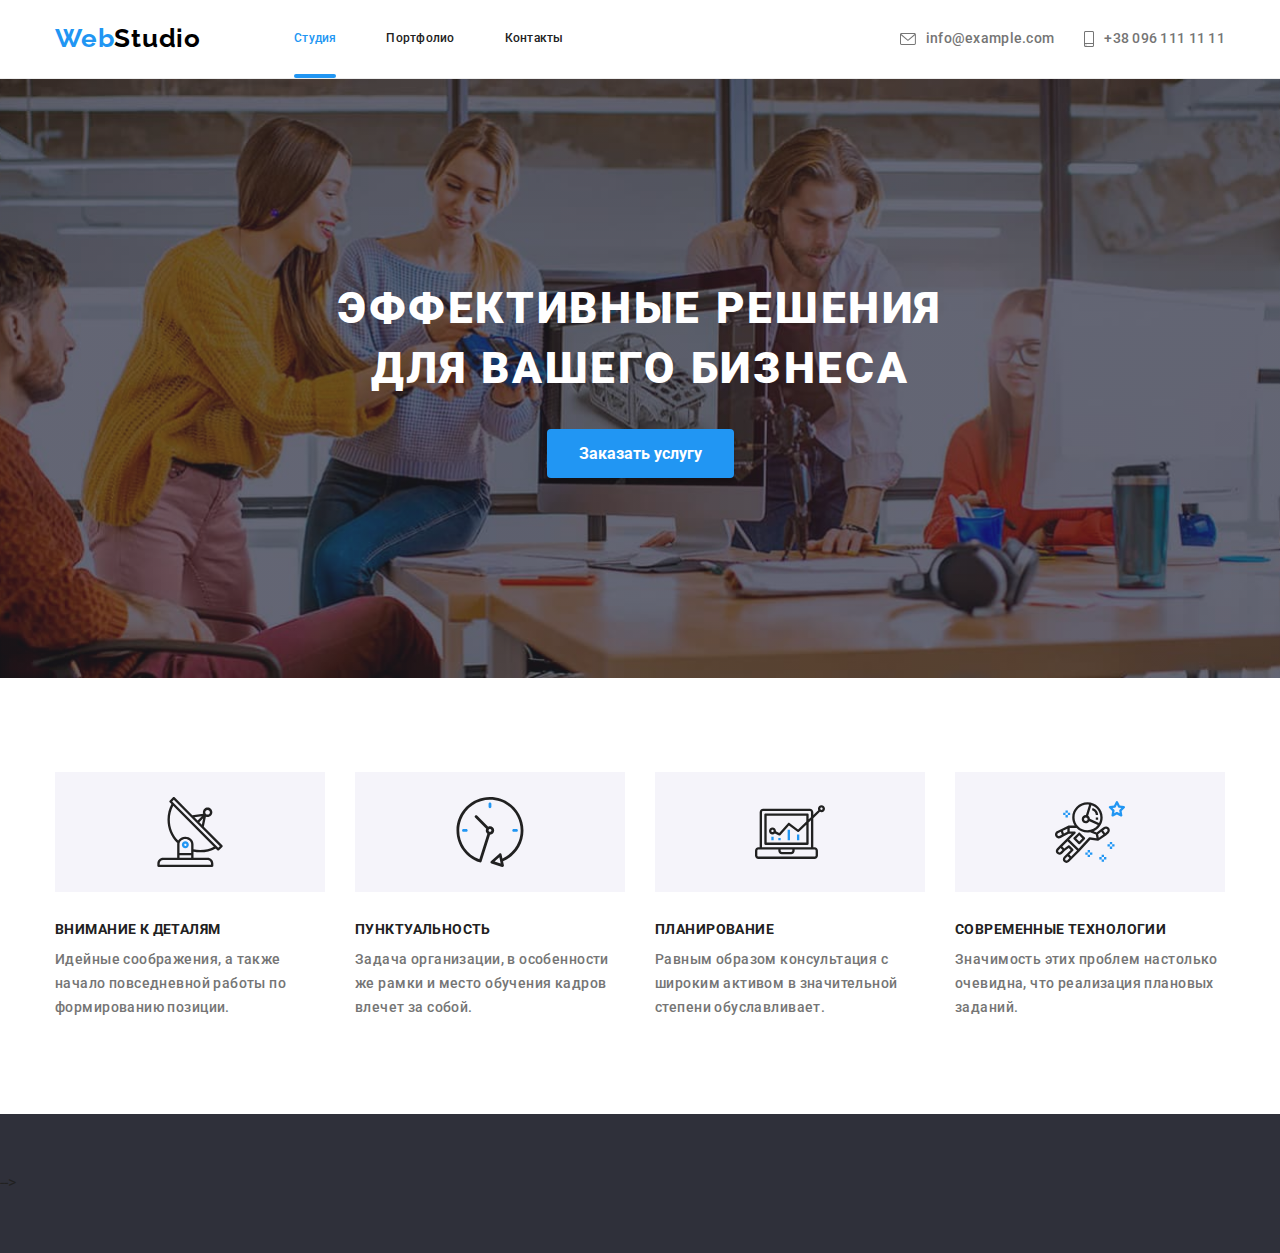
==== commit 4adac2af: "28041709" ====
--- a/index.html
+++ b/index.html
@@ -107,7 +107,7 @@
             <button type="button" class="modal-button modal-button-hero" data-modal-open>Заказать услугу</button>
             </div>
         </section>
-            <!-- <section class="section specificity-section">
+           <section class="section specificity-section">
                 <div class="container container-specifity">
                 <ul class="list specificity-list">
                     <li class="specificity-list-item">
@@ -149,7 +149,7 @@
                 </ul>
                 </div>
             </section>
-        <section class="section about-section">
+        <!-- <section class="section about-section">
             <div class="container">
             <h2 class="about-caption">Чем мы занимаемся</h2>
             <ul class="list about-list">
--- a/css/main.min.css
+++ b/css/main.min.css
@@ -1,2 +1,2 @@
-:root{--accent-color: #2196f3;--title-color: #212121;--content-color: #757575;--second-content-color: #AFB1B8;--bg-color: #2f303a;--bg-btn-color-portfolio: #f5f4fa;--second-title-color: #ffffff;--first-font-family: "Roboto", sans-serif;--second-font-family: "Raleway", sans-serif}body{font-family:var(--first-font-family);color:var(--title-color)}h1,h2,h3,h4,p{margin-top:0;margin-bottom:0}button{padding:0;border:none;font:inherit;color:inherit;background-color:transparent}ul,ol{margin-top:0;margin-bottom:0;padding-left:0;list-style:none}img{display:block;max-width:100%;height:auto}.list{list-style:none}.link{text-decoration:none}body{font-family:var(--first-font-family);color:var(--title-color)}.section{padding-top:94px;padding-bottom:94px}.container{padding-left:15px;padding-right:15px}@media screen and (min-width: 480px){.container{width:480px;margin-left:auto;margin-right:auto}}@media screen and (min-width: 768px){.container{width:768px}}@media screen and (min-width: 1200px){.container{width:1200px}}.page-logo{font-family:var(--second-font-family);font-weight:700;font-size:26px;line-height:1.19;letter-spacing:0.03em;color:#2196f3}.modal-button{display:flex;padding-left:32px;padding-right:32px;padding-top:10px;padding-bottom:10px;margin-left:auto;margin-right:auto;background:var(--accent-color);box-shadow:0px 4px 4px rgba(0,0,0,0.15);border-radius:4px;color:var(--second-title-color);cursor:pointer;font-family:var(--first-font-family);font-style:normal;font-weight:700;font-size:16px;line-height:1.87;transition:background-color 250ms cubic-bezier(0.4, 0, 0.2, 1)}.modal-button:hover,.modal-button:focus{background:#188ce8}.soc-bar{display:flex;justify-content:center}.soc-link{display:flex;width:44px;height:44px;justify-content:center;align-items:center;border-radius:50%;color:var(--second-content-color);transition:background-color 250ms cubic-bezier(0.4, 0, 0.2, 1)}.soc-link:hover,.soc-link:focus{background:var(--accent-color)}.soc-item:not(:last-child){margin-right:10px}.soc-svg{width:20px;height:20px;fill:currentColor}.soc-link:hover .soc-svg,.soc-link:focus .soc-svg{color:#ffffff}.mobile-menu__container{position:relative;padding-bottom:48px;padding-top:48px}.mobile-menu{position:absolute;top:0;left:0;width:100%;height:100vh;background:#ffffff;overflow:auto;transition:opacity 250ms cubic-bezier(0.4, 0, 0.2, 1),visibility 250ms cubic-bezier(0.4, 0, 0.2, 1);opacity:0;visibility:hidden;pointer-events:none}.mobile-menu.is-open{opacity:1;visibility:visible;pointer-events:auto}.mobile-menu__slose-btn{position:absolute;top:10px;right:15px}.mobile-menu__slose-btn:hover,.mobile-menu__slose-btn:focus{fill:var(--accent-color)}.mobile-menu__link{font-weight:500;font-size:40px;line-height:1.175;letter-spacing:.02em;color:var(--title-color)}.mobile-menu__link.current{color:var(--accent-color)}.mobile-menu__list-item:not(:last-child){margin-bottom:32px}.mobile-menu__list{margin-bottom:302px}.mobile-menu__contact_item:not(:last-child){margin-bottom:32px}.mobile-menu__contact{margin-bottom:64px}.mobile-menu__contact_link{font-weight:500;font-size:34px;line-height:1.17647;letter-spacing:.02em;color:var(--accent-color)}.mobile-menu__contact_link_mail{font-weight:500;font-size:24px;line-height:1.16667;letter-spacing:.02em;color:var(--content-color)}.mobile-menu__soc-bar-link{font-weight:500;font-size:18px;line-height:1.22222;letter-spacing:.02em;color:var(--accent-color)}.mobile-menu__soc-bar{display:flex;align-items:center}.mobile-menu__soc-bar-item:not(:first-child){padding-left:10px}.mobile-menu__soc-bar-item:not(:last-child){padding-right:10px}.mobile-menu__soc-bar-item:not(:last-child){border-right:1px solid rgba(33,33,33,0.2)}header{border-bottom:1px solid #ECECEC}.nav-bar{display:none}.header-contact{display:none}.header-container{display:flex;align-items:center}@media screen and (max-width: 768px){.header-container{padding-top:16px;padding-bottom:16px}}.page-logo_span_header{color:#000}.menu-btn{margin-left:auto}.menu-btn__icon:hover,.menu-btn__icon:focus{fill:var(--accent-color)}@media screen and (min-width: 768px){.menu-btn{display:none}.page-logo_header{margin-right:88px}.nav-bar{display:flex;align-items:center}.nav-list{display:flex;align-items:center}.nav-list__item:not(:last-child){margin-right:50px}.nav-list__link{position:relative;display:flex;font-weight:500;font-size:12px;line-height:1.16;letter-spacing:0.02em;color:var(--title-color);padding-top:32px;padding-bottom:32px;transition:color 250ms cubic-bezier(0.4, 0, 0.2, 1)}.nav-list__link:hover,.nav-list__link:focus{color:var(--accent-color)}.nav-list__link.current{color:var(--accent-color)}.nav-list__link.current::after{content:'';position:absolute;left:0;bottom:0;width:100%;height:4px;border-radius:2px;background-color:var(--accent-color)}.header-contact{display:block;margin-left:auto}.contact{display:flex;align-items:center;font-weight:500;font-size:14px;line-height:1.14;letter-spacing:0.02em;color:var(--content-color);transition:color 250ms cubic-bezier(0.4, 0, 0.2, 1)}.contact:hover,.contact:focus{color:var(--accent-color)}.header-contact__item:not(:last-child){margin-bottom:10px}.contact__svg{align-self:center;fill:currentColor;margin-right:10px}.contact:hover .contact__svg,.contact:focus .contact__svg{color:var(--accent-color)}}@media screen and (min-width: 1200px){.page-logo_header{margin-right:93px}.header-contact{display:flex}.header-contact__item:not(:last-child){margin-right:30px;margin-bottom:0}.contact{font-size:14px;line-height:1.14}}.page-footer{background:var(--bg-color);padding-top:60px;padding-bottom:60px}.footer-container{display:flex;align-items:baseline}.page-logo__span_footer{color:var(--second-title-color)}.page-logo_footer-container{margin-bottom:20px}.footer-address-list-item:not(:last-child){margin-bottom:10px}.footer-address-link{font-style:normal;font-weight:400;font-size:14px;line-height:1.71px;letter-spacing:0.03em;color:var(--second-title-color);transition:color 250ms cubic-bezier(0.4, 0, 0.2, 1)}.footer-address-link:hover,.footer-address-link:focus{color:var(--accent-color)}.footer-mail-link{font-style:normal;font-weight:400;font-size:14px;line-height:1.71px;letter-spacing:0.03em;color:rgba(255,255,255,0.6);transition:color 250ms cubic-bezier(0.4, 0, 0.2, 1)}.footer-mail-link:hover,.footer-mail-link:focus{color:var(--accent-color)}.footer-tel-link{font-style:normal;font-weight:400;font-size:14px;line-height:1.71px;letter-spacing:0.03em;color:rgba(255,255,255,0.6);transition:color 250ms cubic-bezier(0.4, 0, 0.2, 1)}.footer-tel-link:hover,.footer-tel-link:focus{color:var(--accent-color)}.addres-container{margin-right:70px}.social-title{font-weight:700;font-size:14px;line-height:1.14;letter-spacing:0.03em;text-transform:uppercase;color:var(--second-title-color);margin-bottom:20px}.soc-link-footer{background-color:rgba(255,255,255,0.1);transition:background-color 250ms cubic-bezier(0.4, 0, 0.2, 1)}.visually-hiden{position:absolute;width:1px;height:1px;margin:-1px;border:0;padding:0;white-space:nowrap;clip-path:inset(100%);clip:rect(0 0 0 0);overflow:hidden}.selection-btn{font-weight:500;font-size:16px;line-height:1.62;text-align:center;letter-spacing:0.03em;color:var(--title-color);background:var(--bg-btn-color-portfolio);border-radius:4px;cursor:pointer;padding-left:22px;padding-right:22px;padding-top:6px;padding-bottom:6px;transition:color 250ms cubic-bezier(0.4, 0, 0.2, 1),box-shadow 250ms cubic-bezier(0.4, 0, 0.2, 1),background-color 250ms cubic-bezier(0.4, 0, 0.2, 1)}.selection-btn:hover,.selection-btn:focus{background:var(--accent-color);color:var(--second-title-color);cursor:pointer;box-shadow:0px 3px 1px rgba(0,0,0,0.1),0px 1px 2px rgba(0,0,0,0.08),0px 2px 2px rgba(0,0,0,0.12)}.container-bar{padding-bottom:50px}.btn-bar{display:flex;justify-content:center;cursor:pointer}.btn-bar-item:not(:last-child){margin-right:8px}.hero-section{padding-top:200px;padding-bottom:200px;background:var(--bg-color);text-align:center;background-image:linear-gradient(to right, rgba(47,48,58,0.4), rgba(47,48,58,0.4)),url(../image/background-mobile.jpg);background-repeat:no-repeat;background-position:center;background-size:cover}@media screen and (min-width: 768px){.hero-section{background-image:linear-gradient(to right, rgba(47,48,58,0.4), rgba(47,48,58,0.4)),url(../image/background-tablet.jpg)}}@media screen and (min-width: 1200px){.hero-section{background-image:linear-gradient(to right, rgba(47,48,58,0.4), rgba(47,48,58,0.4)),url(../image/background.jpg)}}.top-caption{font-weight:900;font-size:26px;line-height:1.61;letter-spacing:0.06em;text-transform:uppercase;text-align:center;color:var(--second-title-color)}@media screen and (min-width: 1200px){.top-caption{font-size:44px;line-height:1.36}}.modal-button-hero{margin-top:30px}.about-section{padding-top:0}.about-list{display:flex;justify-content:center}.about-caption{font-weight:700;font-size:36px;line-height:1.16;text-align:center;letter-spacing:0.03em;margin-bottom:50px;color:var(--title-color)}.about-list-item{position:relative}.about-list-item:not(:last-child){margin-right:30px}.about-overlay{font-family:var(--first-font-family);font-weight:700;font-size:14px;line-height:1.14;text-align:center;letter-spacing:0.03em;text-transform:uppercase;color:var(--second-title-color);background:rgba(47,48,58,0.8);width:100%;height:70px;padding-top:27px;padding-bottom:27px;position:absolute;bottom:0%;right:0%}.specificity-section{justify-content:center}.specificity-list{display:flex}.specificity-list-item{width:270px}.specificity-list-item:not(:last-child){margin-right:30px}.spc-div{display:flex;height:120px;width:270px;background-color:#f5f4fa;margin-bottom:30px;justify-content:center;align-items:center}.spc-svg{height:70px;width:70px}.specificity-list-caption{font-weight:700;font-size:14px;line-height:1.14;letter-spacing:0.03em;text-transform:uppercase;margin-bottom:10px;color:var(--title-color)}.specificity-content{font-weight:500;font-size:14px;line-height:1.71;letter-spacing:0.03em;color:var(--content-color)}.team-section{justify-content:center;background:#F5F4FA}.team-list-item{background:var(--content-color);box-shadow:0px 1px 3px rgba(0,0,0,0.12),0px 1px 1px rgba(0,0,0,0.14),0px 2px 1px rgba(0,0,0,0.2);border-radius:4px 4px 4px 4px}.team-list-item:not(:last-child){margin-right:30px}.team-caption{margin-bottom:50px;font-weight:700;font-size:36px;line-height:1.16;text-align:center;letter-spacing:0.03em;color:var(--title-color)}.team-profession{margin-bottom:10px}.team-img{border-radius:4px 4px 0px 0px}.team-text{padding-top:30px;padding-bottom:30px;background:#ffffff;border-radius:0px 0px 4px 4px}.team-name{margin-bottom:10px;font-weight:500;font-size:16px;line-height:1.18;text-align:center;letter-spacing:0.03em}.team-profession{font-weight:400;font-size:16px;line-height:1.18;text-align:center;letter-spacing:0.03em;color:var(--content-color)}.team-list{display:flex}.progect-title{font-family:var(--first-font-family);font-weight:700;font-size:36px;line-height:1.16;text-align:center;letter-spacing:0.03em}.progects{display:flex;justify-content:center;align-items:center;margin-top:50px}.progect-item:not(:last-child){margin-right:30px}.progect-link{display:flex;justify-content:center;align-items:center;width:170px;height:92px;color:var(--second-content-color);border-radius:4px;border:solid 1px;transition:color 250ms cubic-bezier(0.4, 0, 0.2, 1),border-color 250ms cubic-bezier(0.4, 0, 0.2, 1)}.progect-link:hover,.progect-link:focus{color:var(--accent-color)}.progect-svg{fill:currentColor}.progect-link:hover .progect-svg,.progect-link:focus .progect-svg{color:var(--accent-color)}.portfolio-caption{margin-bottom:4px;font-weight:700;font-size:18px;line-height:2;letter-spacing:0.06em;color:var(--title-color)}.portfolio-category{font-weight:normal;font-size:16px;line-height:1.87;letter-spacing:0.03em;color:var(--content-color)}.portfolio-list{display:flex;flex-wrap:wrap}.portfolio-list-item{width:370px;margin-right:30px;margin-bottom:30px}.portfolio-list-item:nth-last-child(-n+3){margin-bottom:0}.portfolio-list-item:nth-child(3n){margin-right:0}.portfolio-text-box{padding-top:20px;padding-bottom:20px;padding-left:24px;padding-right:24px;border-right:1px solid #eeeeee;border-left:1px solid #eeeeee;border-bottom:1px solid #eeeeee}.portfolio-link{transition:box-shadow 250ms cubic-bezier(0.4, 0, 0.2, 1)}.portfolio-link:hover,.portfolio-link:focus{display:block;box-shadow:0px 1px 1px rgba(0,0,0,0.12),0px 4px 4px rgba(0,0,0,0.06),1px 4px 6px rgba(0,0,0,0.16)}.overlay-container{position:relative;overflow:hidden}.overlay{font-family:var(--first-font-family);color:var(--second-title-color);font-weight:400;font-size:18px;line-height:1.55;letter-spacing:0.03em;padding-left:24px;padding-right:24px;padding-top:63px;padding-bottom:63px;position:absolute;top:0%;left:0%;width:100%;height:100%;background:rgba(33,150,243,0.9);overflow:auto;transform:translateY(100%);transition:transform 250ms cubic-bezier(0.4, 0, 0.2, 1)}.portfolio-link:hover .overlay,.portfolio-link:focus .overlay{transform:translateY(0%)}.backdrop{position:fixed;left:0%;top:0%;width:100vw;height:100vh;background:rgba(0,0,0,0.2);transition:opacity 250ms cubic-bezier(0.4, 0, 0.2, 1),visibility 250ms cubic-bezier(0.4, 0, 0.2, 1)}.backdrop.is-hidden{opacity:0;visibility:hidden;pointer-events:none}.modal{display:block;padding:40px;position:absolute;top:50%;left:50%;transform:translate(-50%, -50%);width:528px;background:#FFFFFF;border-radius:4px 4px 4px 4px}.backdrop-modal-button{position:absolute;top:8px;right:8px;width:30px;height:30px;border-radius:50%;border:1px solid rgba(0,0,0,0.1);justify-content:center;align-items:center;color:#000;cursor:pointer}.modal-button-svg{fill:currentColor;transition:fill 250ms cubic-bezier(0.4, 0, 0.2, 1)}.backdrop-modal-button:hover .modal-button-svg,.backdrop-modal-button:focus .modal-button-svg{fill:var(--accent-color)}.modal-form{font-weight:400}.modal-title{margin-bottom:12px;font-family:var(--first-font-family);font-weight:700;font-size:20px;line-height:1.15;text-align:center;letter-spacing:0.03em;color:var(--title-color)}.modal-label{display:inline-block;margin-bottom:4px;font-size:12px;line-height:1.16;letter-spacing:0.01em;color:var(--content-color)}.modal-input-box{position:relative;width:100%;height:100%;margin-bottom:10px}.modal-imput{padding-left:42px;width:100%;height:40px;border:1px solid rgba(33,33,33,0.2);box-sizing:border-box;border-radius:4px;transition:border-color 250ms cubic-bezier(0.4, 0, 0.2, 1)}.modal-imput:focus{outline:none;border-color:var(--accent-color)}.modal-input-svg{position:absolute;top:50%;transform:translateY(-50%);left:12px;fill:#212121;transition:fill 250ms cubic-bezier(0.4, 0, 0.2, 1)}.modal-imput:focus+.modal-input-svg{fill:var(--accent-color)}.modal-comment{padding-top:12px;padding-bottom:12px;padding-left:16px;padding-right:16px;margin-bottom:20px;width:100%;height:120px;border:1px solid rgba(33,33,33,0.2);box-sizing:border-box;border-radius:4px;resize:none;transition:border-color 250ms cubic-bezier(0.4, 0, 0.2, 1)}.modal-comment:focus{outline:none;border-color:var(--accent-color)}.modal-comment::placeholder{font-weight:400;font-size:14px;line-height:16px;letter-spacing:0.01em;color:rgba(117,117,117,0.5)}.conditions-box{display:flex;justify-content:center;align-items:center;margin-bottom:30px;font-size:12px;line-height:1.16;letter-spacing:0.01em;color:var(--content-color);margin-bottom:30px}.conditions-link{margin-left:4px;color:#2196F3}.codition-label{display:flex;align-items:center}.codition-label::before{content:"";display:inline-block;width:16px;height:15px;border-radius:4px;border:2px solid #212121;margin-right:9px;transform:background-color 250ms cubic-bezier(0.4, 0, 0.2, 1)}.conditions-check:checked+.codition-label::before{background-color:var(--accent-color);background-image:url(../image/checked.svg);background-repeat:no-repeat;background-position:50% 50%;border:0}.conditions-check:hover+.codition-label::before,.conditions-check:focus+.codition-label::before{border-color:var(--accent-color)}.subscribe-box{margin-left:auto}.subscribe-form{display:flex;align-items:center}.subscribe-input::placeholder{font-weight:400;font-size:16px;line-height:1.25;letter-spacing:0.03em;color:rgba(255,255,255,0.6)}.subscribe-input{width:358px;height:50px;padding-left:16px;align-items:center;background-color:transparent;border:1px solid rgba(255,255,255,0.3);border-radius:4px;font-weight:400;font-size:16px;line-height:1.25;letter-spacing:0.03em;color:var(--second-title-color)}.modal-button-subscribe{margin-left:12px;padding-left:29px;padding-right:28px}.subscribe-svg{fill:currentColor;margin-left:10px}
+:root{--accent-color: #2196f3;--title-color: #212121;--content-color: #757575;--second-content-color: #AFB1B8;--bg-color: #2f303a;--bg-btn-color-portfolio: #f5f4fa;--second-title-color: #ffffff;--first-font-family: "Roboto", sans-serif;--second-font-family: "Raleway", sans-serif}body{font-family:var(--first-font-family);color:var(--title-color)}h1,h2,h3,h4,p{margin-top:0;margin-bottom:0}button{padding:0;border:none;font:inherit;color:inherit;background-color:transparent}ul,ol{margin-top:0;margin-bottom:0;padding-left:0;list-style:none}img{display:block;max-width:100%;height:auto}.list{list-style:none}.link{text-decoration:none}body{font-family:var(--first-font-family);color:var(--title-color)}.section{padding-top:60px;padding-bottom:60px}@media screen and (min-width: 1200px){.section{padding-top:94px;padding-bottom:94px}}.container{padding-left:15px;padding-right:15px}@media screen and (min-width: 480px){.container{width:480px;margin-left:auto;margin-right:auto}}@media screen and (min-width: 768px){.container{width:768px}}@media screen and (min-width: 1200px){.container{width:1200px}}.page-logo{font-family:var(--second-font-family);font-weight:700;font-size:26px;line-height:1.19;letter-spacing:0.03em;color:#2196f3}.modal-button{display:flex;padding-left:32px;padding-right:32px;padding-top:10px;padding-bottom:10px;margin-left:auto;margin-right:auto;background:var(--accent-color);box-shadow:0px 4px 4px rgba(0,0,0,0.15);border-radius:4px;color:var(--second-title-color);cursor:pointer;font-family:var(--first-font-family);font-style:normal;font-weight:700;font-size:16px;line-height:1.87;transition:background-color 250ms cubic-bezier(0.4, 0, 0.2, 1)}.modal-button:hover,.modal-button:focus{background:#188ce8}.soc-bar{display:flex;justify-content:center}.soc-link{display:flex;width:44px;height:44px;justify-content:center;align-items:center;border-radius:50%;color:var(--second-content-color);transition:background-color 250ms cubic-bezier(0.4, 0, 0.2, 1)}.soc-link:hover,.soc-link:focus{background:var(--accent-color)}.soc-item:not(:last-child){margin-right:10px}.soc-svg{width:20px;height:20px;fill:currentColor}.soc-link:hover .soc-svg,.soc-link:focus .soc-svg{color:#ffffff}.mobile-menu__container{position:relative;padding-bottom:48px;padding-top:48px}.mobile-menu{position:absolute;top:0;left:0;width:100%;height:100vh;background:#ffffff;overflow:auto;transition:opacity 250ms cubic-bezier(0.4, 0, 0.2, 1),visibility 250ms cubic-bezier(0.4, 0, 0.2, 1);opacity:0;visibility:hidden;pointer-events:none}.mobile-menu.is-open{opacity:1;visibility:visible;pointer-events:auto}.mobile-menu__slose-btn{position:absolute;top:10px;right:15px}.mobile-menu__slose-btn:hover,.mobile-menu__slose-btn:focus{fill:var(--accent-color)}.mobile-menu__link{font-weight:500;font-size:40px;line-height:1.175;letter-spacing:.02em;color:var(--title-color)}.mobile-menu__link.current{color:var(--accent-color)}.mobile-menu__list-item:not(:last-child){margin-bottom:32px}.mobile-menu__list{margin-bottom:302px}.mobile-menu__contact_item:not(:last-child){margin-bottom:32px}.mobile-menu__contact{margin-bottom:64px}.mobile-menu__contact_link{font-weight:500;font-size:34px;line-height:1.17647;letter-spacing:.02em;color:var(--accent-color)}.mobile-menu__contact_link_mail{font-weight:500;font-size:24px;line-height:1.16667;letter-spacing:.02em;color:var(--content-color)}.mobile-menu__soc-bar-link{font-weight:500;font-size:18px;line-height:1.22222;letter-spacing:.02em;color:var(--accent-color)}.mobile-menu__soc-bar{display:flex;align-items:center}.mobile-menu__soc-bar-item:not(:first-child){padding-left:10px}.mobile-menu__soc-bar-item:not(:last-child){padding-right:10px}.mobile-menu__soc-bar-item:not(:last-child){border-right:1px solid rgba(33,33,33,0.2)}header{border-bottom:1px solid #ECECEC}.nav-bar{display:none}.header-contact{display:none}.header-container{display:flex;align-items:center}@media screen and (max-width: 768px){.header-container{padding-top:16px;padding-bottom:16px}}.page-logo_span_header{color:#000}.menu-btn{margin-left:auto}.menu-btn__icon:hover,.menu-btn__icon:focus{fill:var(--accent-color)}@media screen and (min-width: 768px){.menu-btn{display:none}.page-logo_header{margin-right:88px}.nav-bar{display:flex;align-items:center}.nav-list{display:flex;align-items:center}.nav-list__item:not(:last-child){margin-right:50px}.nav-list__link{position:relative;display:flex;font-weight:500;font-size:12px;line-height:1.16;letter-spacing:0.02em;color:var(--title-color);padding-top:32px;padding-bottom:32px;transition:color 250ms cubic-bezier(0.4, 0, 0.2, 1)}.nav-list__link:hover,.nav-list__link:focus{color:var(--accent-color)}.nav-list__link.current{color:var(--accent-color)}.nav-list__link.current::after{content:'';position:absolute;left:0;bottom:0;width:100%;height:4px;border-radius:2px;background-color:var(--accent-color)}.header-contact{display:block;margin-left:auto}.contact{display:flex;align-items:center;font-weight:500;font-size:14px;line-height:1.14;letter-spacing:0.02em;color:var(--content-color);transition:color 250ms cubic-bezier(0.4, 0, 0.2, 1)}.contact:hover,.contact:focus{color:var(--accent-color)}.header-contact__item:not(:last-child){margin-bottom:10px}.contact__svg{align-self:center;fill:currentColor;margin-right:10px}.contact:hover .contact__svg,.contact:focus .contact__svg{color:var(--accent-color)}}@media screen and (min-width: 1200px){.page-logo_header{margin-right:93px}.header-contact{display:flex}.header-contact__item:not(:last-child){margin-right:30px;margin-bottom:0}.contact{font-size:14px;line-height:1.14}}.page-footer{background:var(--bg-color);padding-top:60px;padding-bottom:60px}.footer-container{display:flex;align-items:baseline}.page-logo__span_footer{color:var(--second-title-color)}.page-logo_footer-container{margin-bottom:20px}.footer-address-list-item:not(:last-child){margin-bottom:10px}.footer-address-link{font-style:normal;font-weight:400;font-size:14px;line-height:1.71px;letter-spacing:0.03em;color:var(--second-title-color);transition:color 250ms cubic-bezier(0.4, 0, 0.2, 1)}.footer-address-link:hover,.footer-address-link:focus{color:var(--accent-color)}.footer-mail-link{font-style:normal;font-weight:400;font-size:14px;line-height:1.71px;letter-spacing:0.03em;color:rgba(255,255,255,0.6);transition:color 250ms cubic-bezier(0.4, 0, 0.2, 1)}.footer-mail-link:hover,.footer-mail-link:focus{color:var(--accent-color)}.footer-tel-link{font-style:normal;font-weight:400;font-size:14px;line-height:1.71px;letter-spacing:0.03em;color:rgba(255,255,255,0.6);transition:color 250ms cubic-bezier(0.4, 0, 0.2, 1)}.footer-tel-link:hover,.footer-tel-link:focus{color:var(--accent-color)}.addres-container{margin-right:70px}.social-title{font-weight:700;font-size:14px;line-height:1.14;letter-spacing:0.03em;text-transform:uppercase;color:var(--second-title-color);margin-bottom:20px}.soc-link-footer{background-color:rgba(255,255,255,0.1);transition:background-color 250ms cubic-bezier(0.4, 0, 0.2, 1)}.visually-hiden{position:absolute;width:1px;height:1px;margin:-1px;border:0;padding:0;white-space:nowrap;clip-path:inset(100%);clip:rect(0 0 0 0);overflow:hidden}.selection-btn{font-weight:500;font-size:16px;line-height:1.62;text-align:center;letter-spacing:0.03em;color:var(--title-color);background:var(--bg-btn-color-portfolio);border-radius:4px;cursor:pointer;padding-left:22px;padding-right:22px;padding-top:6px;padding-bottom:6px;transition:color 250ms cubic-bezier(0.4, 0, 0.2, 1),box-shadow 250ms cubic-bezier(0.4, 0, 0.2, 1),background-color 250ms cubic-bezier(0.4, 0, 0.2, 1)}.selection-btn:hover,.selection-btn:focus{background:var(--accent-color);color:var(--second-title-color);cursor:pointer;box-shadow:0px 3px 1px rgba(0,0,0,0.1),0px 1px 2px rgba(0,0,0,0.08),0px 2px 2px rgba(0,0,0,0.12)}.container-bar{padding-bottom:50px}.btn-bar{display:flex;justify-content:center;cursor:pointer}.btn-bar-item:not(:last-child){margin-right:8px}.hero-section{padding-top:200px;padding-bottom:200px;background:var(--bg-color);text-align:center;background-image:linear-gradient(to right, rgba(47,48,58,0.4), rgba(47,48,58,0.4)),url(../image/background-mobile.jpg);background-repeat:no-repeat;background-position:center;background-size:cover}@media screen and (min-width: 768px){.hero-section{background-image:linear-gradient(to right, rgba(47,48,58,0.4), rgba(47,48,58,0.4)),url(../image/background-tablet.jpg)}}@media screen and (min-width: 1200px){.hero-section{background-image:linear-gradient(to right, rgba(47,48,58,0.4), rgba(47,48,58,0.4)),url(../image/background.jpg)}}.top-caption{font-weight:900;font-size:26px;line-height:1.61;letter-spacing:0.06em;text-transform:uppercase;text-align:center;color:var(--second-title-color)}@media screen and (min-width: 1200px){.top-caption{font-size:44px;line-height:1.36}}.modal-button-hero{margin-top:30px}.about-section{padding-top:0}.about-list{display:flex;justify-content:center}.about-caption{font-weight:700;font-size:36px;line-height:1.16;text-align:center;letter-spacing:0.03em;margin-bottom:50px;color:var(--title-color)}.about-list-item{position:relative}.about-list-item:not(:last-child){margin-right:30px}.about-overlay{font-family:var(--first-font-family);font-weight:700;font-size:14px;line-height:1.14;text-align:center;letter-spacing:0.03em;text-transform:uppercase;color:var(--second-title-color);background:rgba(47,48,58,0.8);width:100%;height:70px;padding-top:27px;padding-bottom:27px;position:absolute;bottom:0%;right:0%}.specificity-section{justify-content:center}.specificity-list{display:block}@media screen and (min-width: 768px){.specificity-list{display:flex}}.specificity-list-item{width:100%}.specificity-list-item:not(:last-child){margin-bottom:30px}@media screen and (min-width: 480px){.specificity-list-item{width:450px}}@media screen and (min-width: 768px){.specificity-list-item{width:350px}.specificity-list-item:not(:last-child){margin-right:30px;margin-bottom:30px}}@media screen and (min-width: 1200px){.specificity-list-item{width:270px}.specificity-list-item:not(:last-child){margin-right:30px;margin-bottom:0}}.spc-div{display:flex;height:120px;width:100%;background-color:#f5f4fa;margin-bottom:30px;justify-content:center;align-items:center}.spc-svg{height:70px;width:70px}.specificity-list-caption{font-weight:700;font-size:14px;line-height:1.14;letter-spacing:0.03em;text-transform:uppercase;margin-bottom:10px;color:var(--title-color)}.specificity-content{font-weight:500;font-size:14px;line-height:1.71;letter-spacing:0.03em;color:var(--content-color)}.team-section{justify-content:center;background:#F5F4FA}.team-list-item{background:var(--content-color);box-shadow:0px 1px 3px rgba(0,0,0,0.12),0px 1px 1px rgba(0,0,0,0.14),0px 2px 1px rgba(0,0,0,0.2);border-radius:4px 4px 4px 4px}.team-list-item:not(:last-child){margin-right:30px}.team-caption{margin-bottom:50px;font-weight:700;font-size:36px;line-height:1.16;text-align:center;letter-spacing:0.03em;color:var(--title-color)}.team-profession{margin-bottom:10px}.team-img{border-radius:4px 4px 0px 0px}.team-text{padding-top:30px;padding-bottom:30px;background:#ffffff;border-radius:0px 0px 4px 4px}.team-name{margin-bottom:10px;font-weight:500;font-size:16px;line-height:1.18;text-align:center;letter-spacing:0.03em}.team-profession{font-weight:400;font-size:16px;line-height:1.18;text-align:center;letter-spacing:0.03em;color:var(--content-color)}.team-list{display:flex}.progect-title{font-family:var(--first-font-family);font-weight:700;font-size:36px;line-height:1.16;text-align:center;letter-spacing:0.03em}.progects{display:flex;justify-content:center;align-items:center;margin-top:50px}.progect-item:not(:last-child){margin-right:30px}.progect-link{display:flex;justify-content:center;align-items:center;width:170px;height:92px;color:var(--second-content-color);border-radius:4px;border:solid 1px;transition:color 250ms cubic-bezier(0.4, 0, 0.2, 1),border-color 250ms cubic-bezier(0.4, 0, 0.2, 1)}.progect-link:hover,.progect-link:focus{color:var(--accent-color)}.progect-svg{fill:currentColor}.progect-link:hover .progect-svg,.progect-link:focus .progect-svg{color:var(--accent-color)}.portfolio-caption{margin-bottom:4px;font-weight:700;font-size:18px;line-height:2;letter-spacing:0.06em;color:var(--title-color)}.portfolio-category{font-weight:normal;font-size:16px;line-height:1.87;letter-spacing:0.03em;color:var(--content-color)}.portfolio-list{display:flex;flex-wrap:wrap}.portfolio-list-item{width:370px;margin-right:30px;margin-bottom:30px}.portfolio-list-item:nth-last-child(-n+3){margin-bottom:0}.portfolio-list-item:nth-child(3n){margin-right:0}.portfolio-text-box{padding-top:20px;padding-bottom:20px;padding-left:24px;padding-right:24px;border-right:1px solid #eeeeee;border-left:1px solid #eeeeee;border-bottom:1px solid #eeeeee}.portfolio-link{transition:box-shadow 250ms cubic-bezier(0.4, 0, 0.2, 1)}.portfolio-link:hover,.portfolio-link:focus{display:block;box-shadow:0px 1px 1px rgba(0,0,0,0.12),0px 4px 4px rgba(0,0,0,0.06),1px 4px 6px rgba(0,0,0,0.16)}.overlay-container{position:relative;overflow:hidden}.overlay{font-family:var(--first-font-family);color:var(--second-title-color);font-weight:400;font-size:18px;line-height:1.55;letter-spacing:0.03em;padding-left:24px;padding-right:24px;padding-top:63px;padding-bottom:63px;position:absolute;top:0%;left:0%;width:100%;height:100%;background:rgba(33,150,243,0.9);overflow:auto;transform:translateY(100%);transition:transform 250ms cubic-bezier(0.4, 0, 0.2, 1)}.portfolio-link:hover .overlay,.portfolio-link:focus .overlay{transform:translateY(0%)}.backdrop{position:fixed;left:0%;top:0%;width:100vw;height:100vh;background:rgba(0,0,0,0.2);transition:opacity 250ms cubic-bezier(0.4, 0, 0.2, 1),visibility 250ms cubic-bezier(0.4, 0, 0.2, 1)}.backdrop.is-hidden{opacity:0;visibility:hidden;pointer-events:none}.modal{display:block;padding:40px;position:absolute;top:50%;left:50%;transform:translate(-50%, -50%);width:528px;background:#FFFFFF;border-radius:4px 4px 4px 4px}.backdrop-modal-button{position:absolute;top:8px;right:8px;width:30px;height:30px;border-radius:50%;border:1px solid rgba(0,0,0,0.1);justify-content:center;align-items:center;color:#000;cursor:pointer}.modal-button-svg{fill:currentColor;transition:fill 250ms cubic-bezier(0.4, 0, 0.2, 1)}.backdrop-modal-button:hover .modal-button-svg,.backdrop-modal-button:focus .modal-button-svg{fill:var(--accent-color)}.modal-form{font-weight:400}.modal-title{margin-bottom:12px;font-family:var(--first-font-family);font-weight:700;font-size:20px;line-height:1.15;text-align:center;letter-spacing:0.03em;color:var(--title-color)}.modal-label{display:inline-block;margin-bottom:4px;font-size:12px;line-height:1.16;letter-spacing:0.01em;color:var(--content-color)}.modal-input-box{position:relative;width:100%;height:100%;margin-bottom:10px}.modal-imput{padding-left:42px;width:100%;height:40px;border:1px solid rgba(33,33,33,0.2);box-sizing:border-box;border-radius:4px;transition:border-color 250ms cubic-bezier(0.4, 0, 0.2, 1)}.modal-imput:focus{outline:none;border-color:var(--accent-color)}.modal-input-svg{position:absolute;top:50%;transform:translateY(-50%);left:12px;fill:#212121;transition:fill 250ms cubic-bezier(0.4, 0, 0.2, 1)}.modal-imput:focus+.modal-input-svg{fill:var(--accent-color)}.modal-comment{padding-top:12px;padding-bottom:12px;padding-left:16px;padding-right:16px;margin-bottom:20px;width:100%;height:120px;border:1px solid rgba(33,33,33,0.2);box-sizing:border-box;border-radius:4px;resize:none;transition:border-color 250ms cubic-bezier(0.4, 0, 0.2, 1)}.modal-comment:focus{outline:none;border-color:var(--accent-color)}.modal-comment::placeholder{font-weight:400;font-size:14px;line-height:16px;letter-spacing:0.01em;color:rgba(117,117,117,0.5)}.conditions-box{display:flex;justify-content:center;align-items:center;margin-bottom:30px;font-size:12px;line-height:1.16;letter-spacing:0.01em;color:var(--content-color);margin-bottom:30px}.conditions-link{margin-left:4px;color:#2196F3}.codition-label{display:flex;align-items:center}.codition-label::before{content:"";display:inline-block;width:16px;height:15px;border-radius:4px;border:2px solid #212121;margin-right:9px;transform:background-color 250ms cubic-bezier(0.4, 0, 0.2, 1)}.conditions-check:checked+.codition-label::before{background-color:var(--accent-color);background-image:url(../image/checked.svg);background-repeat:no-repeat;background-position:50% 50%;border:0}.conditions-check:hover+.codition-label::before,.conditions-check:focus+.codition-label::before{border-color:var(--accent-color)}.subscribe-box{margin-left:auto}.subscribe-form{display:flex;align-items:center}.subscribe-input::placeholder{font-weight:400;font-size:16px;line-height:1.25;letter-spacing:0.03em;color:rgba(255,255,255,0.6)}.subscribe-input{width:358px;height:50px;padding-left:16px;align-items:center;background-color:transparent;border:1px solid rgba(255,255,255,0.3);border-radius:4px;font-weight:400;font-size:16px;line-height:1.25;letter-spacing:0.03em;color:var(--second-title-color)}.modal-button-subscribe{margin-left:12px;padding-left:29px;padding-right:28px}.subscribe-svg{fill:currentColor;margin-left:10px}
 /*# sourceMappingURL=main.min.css.map */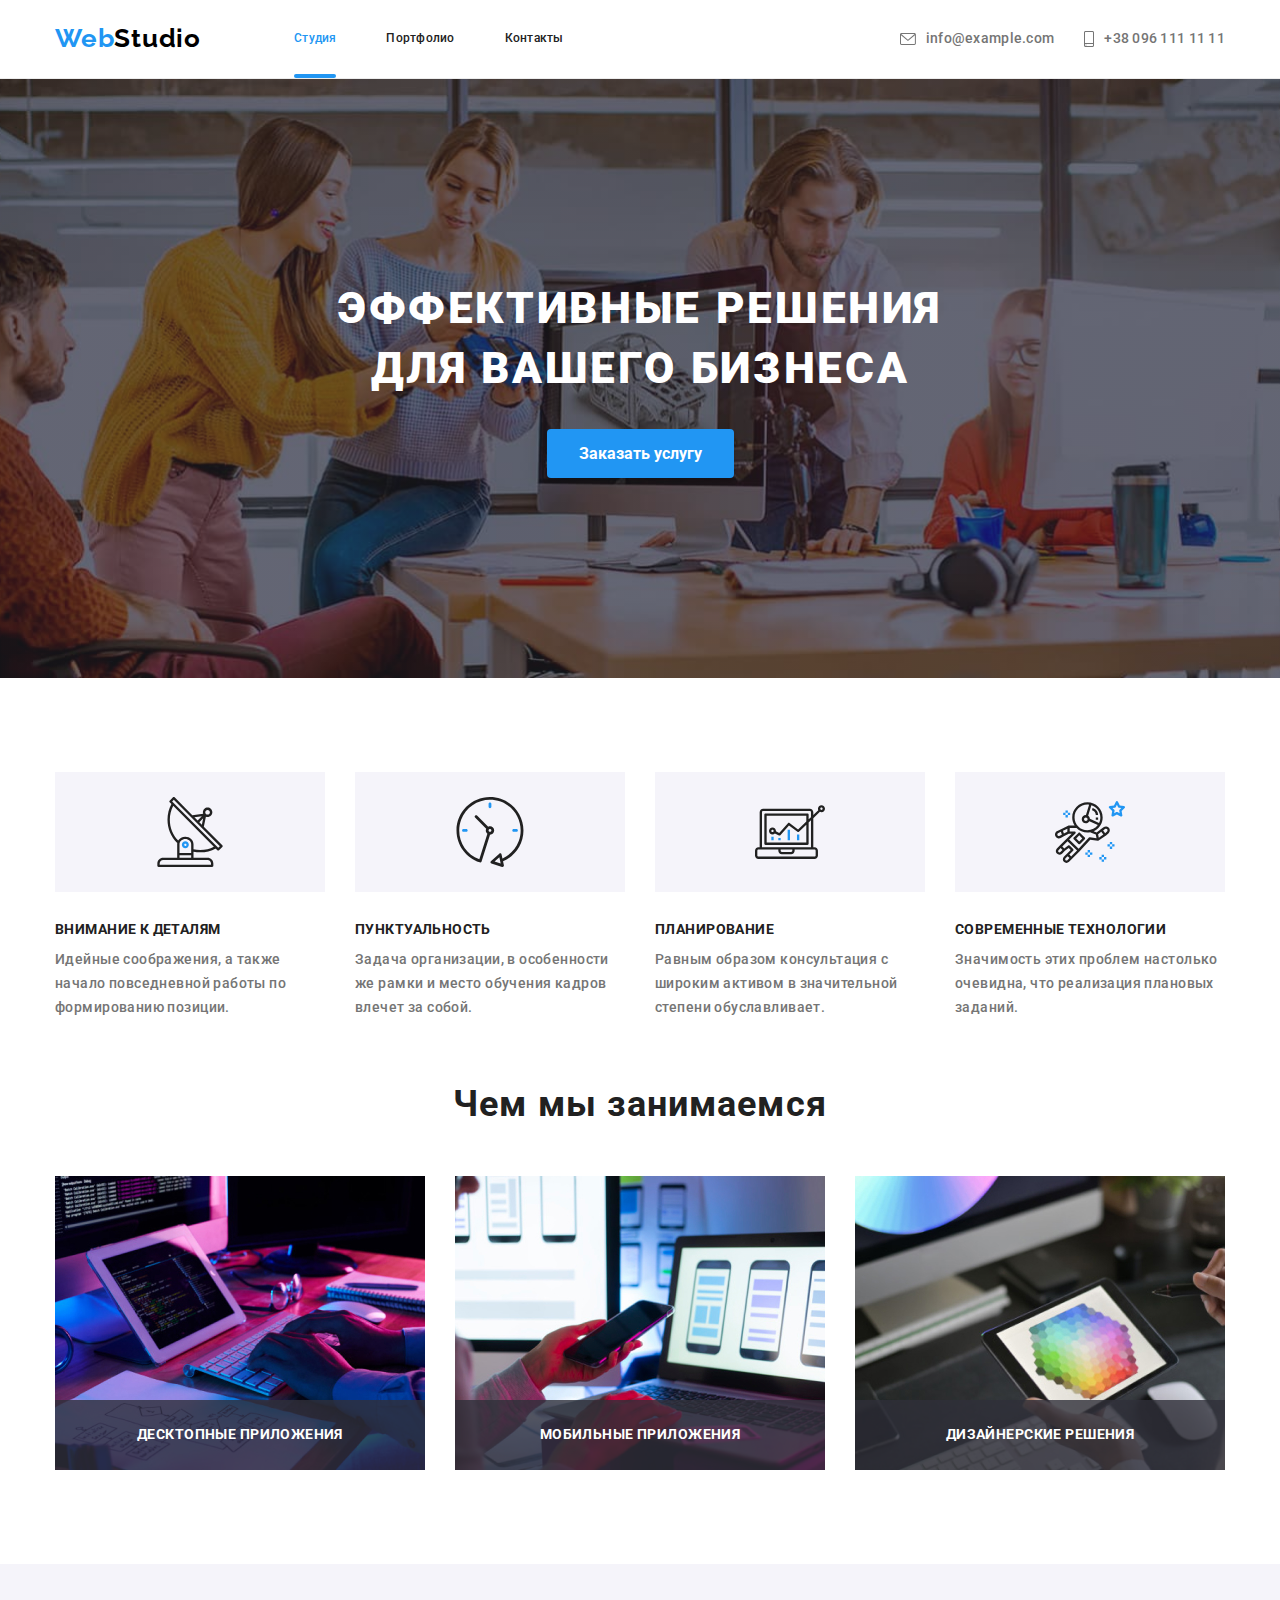
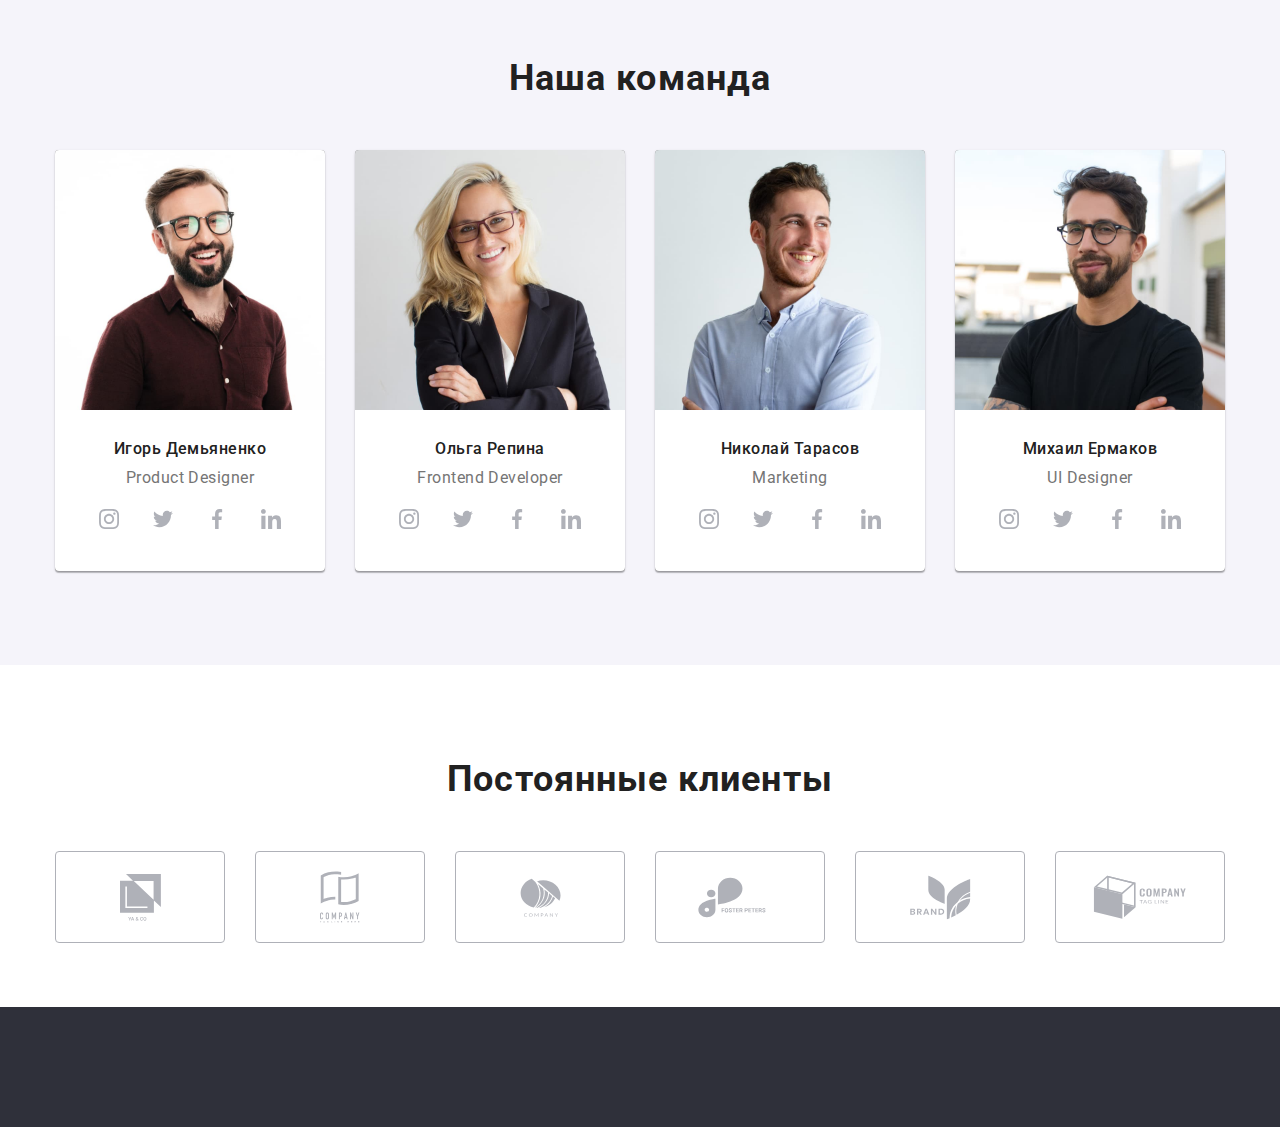
==== commit 12869ae8: "28042207" ====
--- a/index.html
+++ b/index.html
@@ -149,9 +149,9 @@
                 </ul>
                 </div>
             </section>
-        <!-- <section class="section about-section">
+       <section class="section about-section">
             <div class="container">
-            <h2 class="about-caption">Чем мы занимаемся</h2>
+            <h2 class="section-title about-title">Чем мы занимаемся</h2>
             <ul class="list about-list">
                 <li class="about-list-item"><img class="about-img" src="./image/work-tablet.jpg" alt="Работает на планшете" width="370" height="294">
                 <p class="about-overlay">Десктопные приложения</p>
@@ -166,9 +166,9 @@
             </div>
         </section>
         <section class="section team-section">
-         <div class="container">
-            <h2 class="team-caption">Наша команда</h2>
-            <ul class="list list team-list">
+         <div class="container team-section__container">
+            <h2 class="section-title team-caption">Наша команда</h2>
+            <ul class="list team-list">
                 <li class="team-list-item">
                     <img class="team-img" src="./image/igor.jpg" alt="Игорь Демьяненко" width="270" height="260">
                     <div class="team-text">
@@ -296,9 +296,9 @@
             </ul>
             </div>
         </section>
-        <section class="section">
+            <section class="section">
             <div class="container progect-container">
-                <h2 class="progect-title">Постоянные клиенты</h2>
+                <h2 class="section-title progect-title">Постоянные клиенты</h2>
                 <ul class="progects">
                     <li class="progect-item"><a class=progect-link href="">
                         <svg class="progect-svg" width="41px" height="47px">
@@ -332,11 +332,11 @@
                     </a></li>
                 </ul>
             </div>
-        </section> -->
+        </section> 
     </main>
     <footer class="page-footer">
-        <!-- <div class="container footer-container">
-        <div class="addres-container">
+        <div class="container footer-container"> 
+        <!-- <div class="addres-container">
             <div class="page-logo_footer-container">
             <a class="link page-logo_footer page-logo" href="./index.html">Web<span class="page-logo__span_footer">Studio</span></a>
         </div>
@@ -396,8 +396,8 @@
                         </svg>
                     </button>
                     </form>
-                </div>
-        </div> --> -->
+                </div> -->
+        </div> 
     </footer>
     <div class="backdrop is-hidden" data-modal>
         <div class="modal">
--- a/css/main.min.css
+++ b/css/main.min.css
@@ -1,2 +1,2 @@
-:root{--accent-color: #2196f3;--title-color: #212121;--content-color: #757575;--second-content-color: #AFB1B8;--bg-color: #2f303a;--bg-btn-color-portfolio: #f5f4fa;--second-title-color: #ffffff;--first-font-family: "Roboto", sans-serif;--second-font-family: "Raleway", sans-serif}body{font-family:var(--first-font-family);color:var(--title-color)}h1,h2,h3,h4,p{margin-top:0;margin-bottom:0}button{padding:0;border:none;font:inherit;color:inherit;background-color:transparent}ul,ol{margin-top:0;margin-bottom:0;padding-left:0;list-style:none}img{display:block;max-width:100%;height:auto}.list{list-style:none}.link{text-decoration:none}body{font-family:var(--first-font-family);color:var(--title-color)}.section{padding-top:60px;padding-bottom:60px}@media screen and (min-width: 1200px){.section{padding-top:94px;padding-bottom:94px}}.container{padding-left:15px;padding-right:15px}@media screen and (min-width: 480px){.container{width:480px;margin-left:auto;margin-right:auto}}@media screen and (min-width: 768px){.container{width:768px}}@media screen and (min-width: 1200px){.container{width:1200px}}.page-logo{font-family:var(--second-font-family);font-weight:700;font-size:26px;line-height:1.19;letter-spacing:0.03em;color:#2196f3}.modal-button{display:flex;padding-left:32px;padding-right:32px;padding-top:10px;padding-bottom:10px;margin-left:auto;margin-right:auto;background:var(--accent-color);box-shadow:0px 4px 4px rgba(0,0,0,0.15);border-radius:4px;color:var(--second-title-color);cursor:pointer;font-family:var(--first-font-family);font-style:normal;font-weight:700;font-size:16px;line-height:1.87;transition:background-color 250ms cubic-bezier(0.4, 0, 0.2, 1)}.modal-button:hover,.modal-button:focus{background:#188ce8}.soc-bar{display:flex;justify-content:center}.soc-link{display:flex;width:44px;height:44px;justify-content:center;align-items:center;border-radius:50%;color:var(--second-content-color);transition:background-color 250ms cubic-bezier(0.4, 0, 0.2, 1)}.soc-link:hover,.soc-link:focus{background:var(--accent-color)}.soc-item:not(:last-child){margin-right:10px}.soc-svg{width:20px;height:20px;fill:currentColor}.soc-link:hover .soc-svg,.soc-link:focus .soc-svg{color:#ffffff}.mobile-menu__container{position:relative;padding-bottom:48px;padding-top:48px}.mobile-menu{position:absolute;top:0;left:0;width:100%;height:100vh;background:#ffffff;overflow:auto;transition:opacity 250ms cubic-bezier(0.4, 0, 0.2, 1),visibility 250ms cubic-bezier(0.4, 0, 0.2, 1);opacity:0;visibility:hidden;pointer-events:none}.mobile-menu.is-open{opacity:1;visibility:visible;pointer-events:auto}.mobile-menu__slose-btn{position:absolute;top:10px;right:15px}.mobile-menu__slose-btn:hover,.mobile-menu__slose-btn:focus{fill:var(--accent-color)}.mobile-menu__link{font-weight:500;font-size:40px;line-height:1.175;letter-spacing:.02em;color:var(--title-color)}.mobile-menu__link.current{color:var(--accent-color)}.mobile-menu__list-item:not(:last-child){margin-bottom:32px}.mobile-menu__list{margin-bottom:302px}.mobile-menu__contact_item:not(:last-child){margin-bottom:32px}.mobile-menu__contact{margin-bottom:64px}.mobile-menu__contact_link{font-weight:500;font-size:34px;line-height:1.17647;letter-spacing:.02em;color:var(--accent-color)}.mobile-menu__contact_link_mail{font-weight:500;font-size:24px;line-height:1.16667;letter-spacing:.02em;color:var(--content-color)}.mobile-menu__soc-bar-link{font-weight:500;font-size:18px;line-height:1.22222;letter-spacing:.02em;color:var(--accent-color)}.mobile-menu__soc-bar{display:flex;align-items:center}.mobile-menu__soc-bar-item:not(:first-child){padding-left:10px}.mobile-menu__soc-bar-item:not(:last-child){padding-right:10px}.mobile-menu__soc-bar-item:not(:last-child){border-right:1px solid rgba(33,33,33,0.2)}header{border-bottom:1px solid #ECECEC}.nav-bar{display:none}.header-contact{display:none}.header-container{display:flex;align-items:center}@media screen and (max-width: 768px){.header-container{padding-top:16px;padding-bottom:16px}}.page-logo_span_header{color:#000}.menu-btn{margin-left:auto}.menu-btn__icon:hover,.menu-btn__icon:focus{fill:var(--accent-color)}@media screen and (min-width: 768px){.menu-btn{display:none}.page-logo_header{margin-right:88px}.nav-bar{display:flex;align-items:center}.nav-list{display:flex;align-items:center}.nav-list__item:not(:last-child){margin-right:50px}.nav-list__link{position:relative;display:flex;font-weight:500;font-size:12px;line-height:1.16;letter-spacing:0.02em;color:var(--title-color);padding-top:32px;padding-bottom:32px;transition:color 250ms cubic-bezier(0.4, 0, 0.2, 1)}.nav-list__link:hover,.nav-list__link:focus{color:var(--accent-color)}.nav-list__link.current{color:var(--accent-color)}.nav-list__link.current::after{content:'';position:absolute;left:0;bottom:0;width:100%;height:4px;border-radius:2px;background-color:var(--accent-color)}.header-contact{display:block;margin-left:auto}.contact{display:flex;align-items:center;font-weight:500;font-size:14px;line-height:1.14;letter-spacing:0.02em;color:var(--content-color);transition:color 250ms cubic-bezier(0.4, 0, 0.2, 1)}.contact:hover,.contact:focus{color:var(--accent-color)}.header-contact__item:not(:last-child){margin-bottom:10px}.contact__svg{align-self:center;fill:currentColor;margin-right:10px}.contact:hover .contact__svg,.contact:focus .contact__svg{color:var(--accent-color)}}@media screen and (min-width: 1200px){.page-logo_header{margin-right:93px}.header-contact{display:flex}.header-contact__item:not(:last-child){margin-right:30px;margin-bottom:0}.contact{font-size:14px;line-height:1.14}}.page-footer{background:var(--bg-color);padding-top:60px;padding-bottom:60px}.footer-container{display:flex;align-items:baseline}.page-logo__span_footer{color:var(--second-title-color)}.page-logo_footer-container{margin-bottom:20px}.footer-address-list-item:not(:last-child){margin-bottom:10px}.footer-address-link{font-style:normal;font-weight:400;font-size:14px;line-height:1.71px;letter-spacing:0.03em;color:var(--second-title-color);transition:color 250ms cubic-bezier(0.4, 0, 0.2, 1)}.footer-address-link:hover,.footer-address-link:focus{color:var(--accent-color)}.footer-mail-link{font-style:normal;font-weight:400;font-size:14px;line-height:1.71px;letter-spacing:0.03em;color:rgba(255,255,255,0.6);transition:color 250ms cubic-bezier(0.4, 0, 0.2, 1)}.footer-mail-link:hover,.footer-mail-link:focus{color:var(--accent-color)}.footer-tel-link{font-style:normal;font-weight:400;font-size:14px;line-height:1.71px;letter-spacing:0.03em;color:rgba(255,255,255,0.6);transition:color 250ms cubic-bezier(0.4, 0, 0.2, 1)}.footer-tel-link:hover,.footer-tel-link:focus{color:var(--accent-color)}.addres-container{margin-right:70px}.social-title{font-weight:700;font-size:14px;line-height:1.14;letter-spacing:0.03em;text-transform:uppercase;color:var(--second-title-color);margin-bottom:20px}.soc-link-footer{background-color:rgba(255,255,255,0.1);transition:background-color 250ms cubic-bezier(0.4, 0, 0.2, 1)}.visually-hiden{position:absolute;width:1px;height:1px;margin:-1px;border:0;padding:0;white-space:nowrap;clip-path:inset(100%);clip:rect(0 0 0 0);overflow:hidden}.selection-btn{font-weight:500;font-size:16px;line-height:1.62;text-align:center;letter-spacing:0.03em;color:var(--title-color);background:var(--bg-btn-color-portfolio);border-radius:4px;cursor:pointer;padding-left:22px;padding-right:22px;padding-top:6px;padding-bottom:6px;transition:color 250ms cubic-bezier(0.4, 0, 0.2, 1),box-shadow 250ms cubic-bezier(0.4, 0, 0.2, 1),background-color 250ms cubic-bezier(0.4, 0, 0.2, 1)}.selection-btn:hover,.selection-btn:focus{background:var(--accent-color);color:var(--second-title-color);cursor:pointer;box-shadow:0px 3px 1px rgba(0,0,0,0.1),0px 1px 2px rgba(0,0,0,0.08),0px 2px 2px rgba(0,0,0,0.12)}.container-bar{padding-bottom:50px}.btn-bar{display:flex;justify-content:center;cursor:pointer}.btn-bar-item:not(:last-child){margin-right:8px}.hero-section{padding-top:200px;padding-bottom:200px;background:var(--bg-color);text-align:center;background-image:linear-gradient(to right, rgba(47,48,58,0.4), rgba(47,48,58,0.4)),url(../image/background-mobile.jpg);background-repeat:no-repeat;background-position:center;background-size:cover}@media screen and (min-width: 768px){.hero-section{background-image:linear-gradient(to right, rgba(47,48,58,0.4), rgba(47,48,58,0.4)),url(../image/background-tablet.jpg)}}@media screen and (min-width: 1200px){.hero-section{background-image:linear-gradient(to right, rgba(47,48,58,0.4), rgba(47,48,58,0.4)),url(../image/background.jpg)}}.top-caption{font-weight:900;font-size:26px;line-height:1.61;letter-spacing:0.06em;text-transform:uppercase;text-align:center;color:var(--second-title-color)}@media screen and (min-width: 1200px){.top-caption{font-size:44px;line-height:1.36}}.modal-button-hero{margin-top:30px}.about-section{padding-top:0}.about-list{display:flex;justify-content:center}.about-caption{font-weight:700;font-size:36px;line-height:1.16;text-align:center;letter-spacing:0.03em;margin-bottom:50px;color:var(--title-color)}.about-list-item{position:relative}.about-list-item:not(:last-child){margin-right:30px}.about-overlay{font-family:var(--first-font-family);font-weight:700;font-size:14px;line-height:1.14;text-align:center;letter-spacing:0.03em;text-transform:uppercase;color:var(--second-title-color);background:rgba(47,48,58,0.8);width:100%;height:70px;padding-top:27px;padding-bottom:27px;position:absolute;bottom:0%;right:0%}.specificity-section{justify-content:center}.specificity-list{display:block}@media screen and (min-width: 768px){.specificity-list{display:flex}}.specificity-list-item{width:100%}.specificity-list-item:not(:last-child){margin-bottom:30px}@media screen and (min-width: 480px){.specificity-list-item{width:450px}}@media screen and (min-width: 768px){.specificity-list-item{width:350px}.specificity-list-item:not(:last-child){margin-right:30px;margin-bottom:30px}}@media screen and (min-width: 1200px){.specificity-list-item{width:270px}.specificity-list-item:not(:last-child){margin-right:30px;margin-bottom:0}}.spc-div{display:flex;height:120px;width:100%;background-color:#f5f4fa;margin-bottom:30px;justify-content:center;align-items:center}.spc-svg{height:70px;width:70px}.specificity-list-caption{font-weight:700;font-size:14px;line-height:1.14;letter-spacing:0.03em;text-transform:uppercase;margin-bottom:10px;color:var(--title-color)}.specificity-content{font-weight:500;font-size:14px;line-height:1.71;letter-spacing:0.03em;color:var(--content-color)}.team-section{justify-content:center;background:#F5F4FA}.team-list-item{background:var(--content-color);box-shadow:0px 1px 3px rgba(0,0,0,0.12),0px 1px 1px rgba(0,0,0,0.14),0px 2px 1px rgba(0,0,0,0.2);border-radius:4px 4px 4px 4px}.team-list-item:not(:last-child){margin-right:30px}.team-caption{margin-bottom:50px;font-weight:700;font-size:36px;line-height:1.16;text-align:center;letter-spacing:0.03em;color:var(--title-color)}.team-profession{margin-bottom:10px}.team-img{border-radius:4px 4px 0px 0px}.team-text{padding-top:30px;padding-bottom:30px;background:#ffffff;border-radius:0px 0px 4px 4px}.team-name{margin-bottom:10px;font-weight:500;font-size:16px;line-height:1.18;text-align:center;letter-spacing:0.03em}.team-profession{font-weight:400;font-size:16px;line-height:1.18;text-align:center;letter-spacing:0.03em;color:var(--content-color)}.team-list{display:flex}.progect-title{font-family:var(--first-font-family);font-weight:700;font-size:36px;line-height:1.16;text-align:center;letter-spacing:0.03em}.progects{display:flex;justify-content:center;align-items:center;margin-top:50px}.progect-item:not(:last-child){margin-right:30px}.progect-link{display:flex;justify-content:center;align-items:center;width:170px;height:92px;color:var(--second-content-color);border-radius:4px;border:solid 1px;transition:color 250ms cubic-bezier(0.4, 0, 0.2, 1),border-color 250ms cubic-bezier(0.4, 0, 0.2, 1)}.progect-link:hover,.progect-link:focus{color:var(--accent-color)}.progect-svg{fill:currentColor}.progect-link:hover .progect-svg,.progect-link:focus .progect-svg{color:var(--accent-color)}.portfolio-caption{margin-bottom:4px;font-weight:700;font-size:18px;line-height:2;letter-spacing:0.06em;color:var(--title-color)}.portfolio-category{font-weight:normal;font-size:16px;line-height:1.87;letter-spacing:0.03em;color:var(--content-color)}.portfolio-list{display:flex;flex-wrap:wrap}.portfolio-list-item{width:370px;margin-right:30px;margin-bottom:30px}.portfolio-list-item:nth-last-child(-n+3){margin-bottom:0}.portfolio-list-item:nth-child(3n){margin-right:0}.portfolio-text-box{padding-top:20px;padding-bottom:20px;padding-left:24px;padding-right:24px;border-right:1px solid #eeeeee;border-left:1px solid #eeeeee;border-bottom:1px solid #eeeeee}.portfolio-link{transition:box-shadow 250ms cubic-bezier(0.4, 0, 0.2, 1)}.portfolio-link:hover,.portfolio-link:focus{display:block;box-shadow:0px 1px 1px rgba(0,0,0,0.12),0px 4px 4px rgba(0,0,0,0.06),1px 4px 6px rgba(0,0,0,0.16)}.overlay-container{position:relative;overflow:hidden}.overlay{font-family:var(--first-font-family);color:var(--second-title-color);font-weight:400;font-size:18px;line-height:1.55;letter-spacing:0.03em;padding-left:24px;padding-right:24px;padding-top:63px;padding-bottom:63px;position:absolute;top:0%;left:0%;width:100%;height:100%;background:rgba(33,150,243,0.9);overflow:auto;transform:translateY(100%);transition:transform 250ms cubic-bezier(0.4, 0, 0.2, 1)}.portfolio-link:hover .overlay,.portfolio-link:focus .overlay{transform:translateY(0%)}.backdrop{position:fixed;left:0%;top:0%;width:100vw;height:100vh;background:rgba(0,0,0,0.2);transition:opacity 250ms cubic-bezier(0.4, 0, 0.2, 1),visibility 250ms cubic-bezier(0.4, 0, 0.2, 1)}.backdrop.is-hidden{opacity:0;visibility:hidden;pointer-events:none}.modal{display:block;padding:40px;position:absolute;top:50%;left:50%;transform:translate(-50%, -50%);width:528px;background:#FFFFFF;border-radius:4px 4px 4px 4px}.backdrop-modal-button{position:absolute;top:8px;right:8px;width:30px;height:30px;border-radius:50%;border:1px solid rgba(0,0,0,0.1);justify-content:center;align-items:center;color:#000;cursor:pointer}.modal-button-svg{fill:currentColor;transition:fill 250ms cubic-bezier(0.4, 0, 0.2, 1)}.backdrop-modal-button:hover .modal-button-svg,.backdrop-modal-button:focus .modal-button-svg{fill:var(--accent-color)}.modal-form{font-weight:400}.modal-title{margin-bottom:12px;font-family:var(--first-font-family);font-weight:700;font-size:20px;line-height:1.15;text-align:center;letter-spacing:0.03em;color:var(--title-color)}.modal-label{display:inline-block;margin-bottom:4px;font-size:12px;line-height:1.16;letter-spacing:0.01em;color:var(--content-color)}.modal-input-box{position:relative;width:100%;height:100%;margin-bottom:10px}.modal-imput{padding-left:42px;width:100%;height:40px;border:1px solid rgba(33,33,33,0.2);box-sizing:border-box;border-radius:4px;transition:border-color 250ms cubic-bezier(0.4, 0, 0.2, 1)}.modal-imput:focus{outline:none;border-color:var(--accent-color)}.modal-input-svg{position:absolute;top:50%;transform:translateY(-50%);left:12px;fill:#212121;transition:fill 250ms cubic-bezier(0.4, 0, 0.2, 1)}.modal-imput:focus+.modal-input-svg{fill:var(--accent-color)}.modal-comment{padding-top:12px;padding-bottom:12px;padding-left:16px;padding-right:16px;margin-bottom:20px;width:100%;height:120px;border:1px solid rgba(33,33,33,0.2);box-sizing:border-box;border-radius:4px;resize:none;transition:border-color 250ms cubic-bezier(0.4, 0, 0.2, 1)}.modal-comment:focus{outline:none;border-color:var(--accent-color)}.modal-comment::placeholder{font-weight:400;font-size:14px;line-height:16px;letter-spacing:0.01em;color:rgba(117,117,117,0.5)}.conditions-box{display:flex;justify-content:center;align-items:center;margin-bottom:30px;font-size:12px;line-height:1.16;letter-spacing:0.01em;color:var(--content-color);margin-bottom:30px}.conditions-link{margin-left:4px;color:#2196F3}.codition-label{display:flex;align-items:center}.codition-label::before{content:"";display:inline-block;width:16px;height:15px;border-radius:4px;border:2px solid #212121;margin-right:9px;transform:background-color 250ms cubic-bezier(0.4, 0, 0.2, 1)}.conditions-check:checked+.codition-label::before{background-color:var(--accent-color);background-image:url(../image/checked.svg);background-repeat:no-repeat;background-position:50% 50%;border:0}.conditions-check:hover+.codition-label::before,.conditions-check:focus+.codition-label::before{border-color:var(--accent-color)}.subscribe-box{margin-left:auto}.subscribe-form{display:flex;align-items:center}.subscribe-input::placeholder{font-weight:400;font-size:16px;line-height:1.25;letter-spacing:0.03em;color:rgba(255,255,255,0.6)}.subscribe-input{width:358px;height:50px;padding-left:16px;align-items:center;background-color:transparent;border:1px solid rgba(255,255,255,0.3);border-radius:4px;font-weight:400;font-size:16px;line-height:1.25;letter-spacing:0.03em;color:var(--second-title-color)}.modal-button-subscribe{margin-left:12px;padding-left:29px;padding-right:28px}.subscribe-svg{fill:currentColor;margin-left:10px}
+:root{--accent-color: #2196f3;--title-color: #212121;--content-color: #757575;--second-content-color: #AFB1B8;--bg-color: #2f303a;--bg-btn-color-portfolio: #f5f4fa;--second-title-color: #ffffff;--first-font-family: "Roboto", sans-serif;--second-font-family: "Raleway", sans-serif}body{font-family:var(--first-font-family);color:var(--title-color)}h1,h2,h3,h4,p{margin-top:0;margin-bottom:0}button{padding:0;border:none;font:inherit;color:inherit;background-color:transparent}ul,ol{margin-top:0;margin-bottom:0;padding-left:0;list-style:none}img{display:block;max-width:100%;height:auto}.list{list-style:none}.link{text-decoration:none}body{font-family:var(--first-font-family);color:var(--title-color)}.section{padding-top:60px;padding-bottom:60px}@media screen and (min-width: 1200px){.section{padding-top:94px;padding-bottom:94px}}.container{padding-left:15px;padding-right:15px}@media screen and (min-width: 480px){.container{width:480px;margin-left:auto;margin-right:auto}}@media screen and (min-width: 768px){.container{width:768px}}@media screen and (min-width: 1200px){.container{width:1200px}}.page-logo{font-family:var(--second-font-family);font-weight:700;font-size:26px;line-height:1.19;letter-spacing:0.03em;color:#2196f3}.modal-button{display:flex;padding-left:32px;padding-right:32px;padding-top:10px;padding-bottom:10px;margin-left:auto;margin-right:auto;background:var(--accent-color);box-shadow:0px 4px 4px rgba(0,0,0,0.15);border-radius:4px;color:var(--second-title-color);cursor:pointer;font-family:var(--first-font-family);font-style:normal;font-weight:700;font-size:16px;line-height:1.87;transition:background-color 250ms cubic-bezier(0.4, 0, 0.2, 1)}.modal-button:hover,.modal-button:focus{background:#188ce8}.soc-bar{display:flex;justify-content:center}.soc-link{display:flex;width:44px;height:44px;justify-content:center;align-items:center;border-radius:50%;color:var(--second-content-color);transition:background-color 250ms cubic-bezier(0.4, 0, 0.2, 1)}.soc-link:hover,.soc-link:focus{background:var(--accent-color)}.soc-item:not(:last-child){margin-right:10px}.soc-svg{width:20px;height:20px;fill:currentColor}.soc-link:hover .soc-svg,.soc-link:focus .soc-svg{color:#ffffff}.section-title{font-weight:700;font-size:28px;line-height:1.17;text-align:center;letter-spacing:0.03em;font-family:var(--first-font-family);text-align:center;margin-bottom:30px}@media screen and (min-width: 1200px){.section-title{font-size:36px;line-height:1.16;margin-bottom:50px}}.mobile-menu__container{position:relative;padding-bottom:48px;padding-top:48px}.mobile-menu{position:absolute;top:0;left:0;width:100%;height:100vh;background:#ffffff;overflow:auto;transition:opacity 250ms cubic-bezier(0.4, 0, 0.2, 1),visibility 250ms cubic-bezier(0.4, 0, 0.2, 1);opacity:0;visibility:hidden;pointer-events:none}.mobile-menu.is-open{opacity:1;visibility:visible;pointer-events:auto}.mobile-menu__slose-btn{position:absolute;top:10px;right:15px}.mobile-menu__slose-btn:hover,.mobile-menu__slose-btn:focus{fill:var(--accent-color)}.mobile-menu__link{font-weight:500;font-size:40px;line-height:1.175;letter-spacing:.02em;color:var(--title-color)}.mobile-menu__link.current{color:var(--accent-color)}.mobile-menu__list-item:not(:last-child){margin-bottom:32px}.mobile-menu__list{margin-bottom:302px}.mobile-menu__contact_item:not(:last-child){margin-bottom:32px}.mobile-menu__contact{margin-bottom:64px}.mobile-menu__contact_link{font-weight:500;font-size:34px;line-height:1.17647;letter-spacing:.02em;color:var(--accent-color)}.mobile-menu__contact_link_mail{font-weight:500;font-size:24px;line-height:1.16667;letter-spacing:.02em;color:var(--content-color)}.mobile-menu__soc-bar-link{font-weight:500;font-size:18px;line-height:1.22222;letter-spacing:.02em;color:var(--accent-color)}.mobile-menu__soc-bar{display:flex;align-items:center}.mobile-menu__soc-bar-item:not(:first-child){padding-left:10px}.mobile-menu__soc-bar-item:not(:last-child){padding-right:10px}.mobile-menu__soc-bar-item:not(:last-child){border-right:1px solid rgba(33,33,33,0.2)}header{border-bottom:1px solid #ECECEC}.nav-bar{display:none}.header-contact{display:none}.header-container{display:flex;align-items:center}@media screen and (max-width: 768px){.header-container{padding-top:16px;padding-bottom:16px}}.page-logo_span_header{color:#000}.menu-btn{margin-left:auto}.menu-btn__icon:hover,.menu-btn__icon:focus{fill:var(--accent-color)}@media screen and (min-width: 768px){.menu-btn{display:none}.page-logo_header{margin-right:88px}.nav-bar{display:flex;align-items:center}.nav-list{display:flex;align-items:center}.nav-list__item:not(:last-child){margin-right:50px}.nav-list__link{position:relative;display:flex;font-weight:500;font-size:12px;line-height:1.16;letter-spacing:0.02em;color:var(--title-color);padding-top:32px;padding-bottom:32px;transition:color 250ms cubic-bezier(0.4, 0, 0.2, 1)}.nav-list__link:hover,.nav-list__link:focus{color:var(--accent-color)}.nav-list__link.current{color:var(--accent-color)}.nav-list__link.current::after{content:'';position:absolute;left:0;bottom:0;width:100%;height:4px;border-radius:2px;background-color:var(--accent-color)}.header-contact{display:block;margin-left:auto}.contact{display:flex;align-items:center;font-weight:500;font-size:14px;line-height:1.14;letter-spacing:0.02em;color:var(--content-color);transition:color 250ms cubic-bezier(0.4, 0, 0.2, 1)}.contact:hover,.contact:focus{color:var(--accent-color)}.header-contact__item:not(:last-child){margin-bottom:10px}.contact__svg{align-self:center;fill:currentColor;margin-right:10px}.contact:hover .contact__svg,.contact:focus .contact__svg{color:var(--accent-color)}}@media screen and (min-width: 1200px){.page-logo_header{margin-right:93px}.header-contact{display:flex}.header-contact__item:not(:last-child){margin-right:30px;margin-bottom:0}.contact{font-size:14px;line-height:1.14}}.page-footer{background:var(--bg-color);padding-top:60px;padding-bottom:60px}.footer-container{display:flex;align-items:baseline}.page-logo__span_footer{color:var(--second-title-color)}.page-logo_footer-container{margin-bottom:20px}.footer-address-list-item:not(:last-child){margin-bottom:10px}.footer-address-link{font-style:normal;font-weight:400;font-size:14px;line-height:1.71px;letter-spacing:0.03em;color:var(--second-title-color);transition:color 250ms cubic-bezier(0.4, 0, 0.2, 1)}.footer-address-link:hover,.footer-address-link:focus{color:var(--accent-color)}.footer-mail-link{font-style:normal;font-weight:400;font-size:14px;line-height:1.71px;letter-spacing:0.03em;color:rgba(255,255,255,0.6);transition:color 250ms cubic-bezier(0.4, 0, 0.2, 1)}.footer-mail-link:hover,.footer-mail-link:focus{color:var(--accent-color)}.footer-tel-link{font-style:normal;font-weight:400;font-size:14px;line-height:1.71px;letter-spacing:0.03em;color:rgba(255,255,255,0.6);transition:color 250ms cubic-bezier(0.4, 0, 0.2, 1)}.footer-tel-link:hover,.footer-tel-link:focus{color:var(--accent-color)}.addres-container{margin-right:70px}.social-title{font-weight:700;font-size:14px;line-height:1.14;letter-spacing:0.03em;text-transform:uppercase;color:var(--second-title-color);margin-bottom:20px}.soc-link-footer{background-color:rgba(255,255,255,0.1);transition:background-color 250ms cubic-bezier(0.4, 0, 0.2, 1)}.visually-hiden{position:absolute;width:1px;height:1px;margin:-1px;border:0;padding:0;white-space:nowrap;clip-path:inset(100%);clip:rect(0 0 0 0);overflow:hidden}.selection-btn{font-weight:500;font-size:16px;line-height:1.62;text-align:center;letter-spacing:0.03em;color:var(--title-color);background:var(--bg-btn-color-portfolio);border-radius:4px;cursor:pointer;padding-left:22px;padding-right:22px;padding-top:6px;padding-bottom:6px;transition:color 250ms cubic-bezier(0.4, 0, 0.2, 1),box-shadow 250ms cubic-bezier(0.4, 0, 0.2, 1),background-color 250ms cubic-bezier(0.4, 0, 0.2, 1)}.selection-btn:hover,.selection-btn:focus{background:var(--accent-color);color:var(--second-title-color);cursor:pointer;box-shadow:0px 3px 1px rgba(0,0,0,0.1),0px 1px 2px rgba(0,0,0,0.08),0px 2px 2px rgba(0,0,0,0.12)}.container-bar{padding-bottom:50px}.btn-bar{display:flex;justify-content:center;cursor:pointer}.btn-bar-item:not(:last-child){margin-right:8px}.hero-section{padding-top:200px;padding-bottom:200px;background:var(--bg-color);text-align:center;background-image:linear-gradient(to right, rgba(47,48,58,0.4), rgba(47,48,58,0.4)),url(../image/background-mobile.jpg);background-repeat:no-repeat;background-position:center;background-size:cover}@media screen and (min-width: 768px){.hero-section{background-image:linear-gradient(to right, rgba(47,48,58,0.4), rgba(47,48,58,0.4)),url(../image/background-tablet.jpg)}}@media screen and (min-width: 1200px){.hero-section{background-image:linear-gradient(to right, rgba(47,48,58,0.4), rgba(47,48,58,0.4)),url(../image/background.jpg)}}.top-caption{font-weight:900;font-size:26px;line-height:1.61;letter-spacing:0.06em;text-transform:uppercase;text-align:center;color:var(--second-title-color)}@media screen and (min-width: 1200px){.top-caption{font-size:44px;line-height:1.36}}.modal-button-hero{margin-top:30px}.about-section{display:none}@media screen and (min-width: 1200px){.about-section{display:block;padding-top:0}.about-list{display:flex;justify-content:center}.about-list-item{position:relative}.about-list-item:not(:last-child){margin-right:30px}.about-overlay{font-family:var(--first-font-family);font-weight:700;font-size:14px;line-height:1.14;text-align:center;letter-spacing:0.03em;text-transform:uppercase;color:var(--second-title-color);background:rgba(47,48,58,0.8);width:100%;height:70px;padding-top:27px;padding-bottom:27px;position:absolute;bottom:0%;right:0%}}.specificity-section{justify-content:center}.specificity-list{display:block;margin-right:-30px;margin-bottom:-30px}@media screen and (min-width: 768px){.specificity-list{display:flex;flex-wrap:wrap}}.specificity-list-item{width:100%}.specificity-list-item:not(:last-child){margin-bottom:30px}@media screen and (min-width: 480px){.specificity-list-item{width:450px}}@media screen and (min-width: 768px){.specificity-list-item{width:354px}.specificity-list-item:not(:last-child){margin-right:30px;margin-bottom:30px}}@media screen and (min-width: 1200px){.specificity-list-item{width:270px}.specificity-list-item:not(:last-child){margin-right:30px;margin-bottom:0}}.spc-div{display:flex;height:120px;width:100%;background-color:#f5f4fa;margin-bottom:30px;justify-content:center;align-items:center}.spc-svg{height:70px;width:70px}.specificity-list-caption{font-weight:700;font-size:14px;line-height:1.14;letter-spacing:0.03em;text-transform:uppercase;margin-bottom:10px;color:var(--title-color)}.specificity-content{font-weight:500;font-size:14px;line-height:1.71;letter-spacing:0.03em;color:var(--content-color)}.team-section{background:#F5F4FA}.team-list{display:flex;flex-wrap:wrap;justify-content:center}.team-list-item{background:var(--content-color);box-shadow:0px 1px 3px rgba(0,0,0,0.12),0px 1px 1px rgba(0,0,0,0.14),0px 2px 1px rgba(0,0,0,0.2);border-radius:4px 4px 4px 4px}.team-list-item:not(:last-child){margin-bottom:30px}@media screen and (min-width: 768px){.team-list-item:nth-child(2n+1){margin-right:30px}.team-list-item:nth-last-child(-n+2){margin-bottom:0}}@media screen and (min-width: 1200px){.team-list-item:not(:last-child){margin-right:30px;margin-bottom:0}}.team-profession{margin-bottom:10px}.team-img{border-radius:4px 4px 0px 0px}.team-text{padding-top:30px;padding-bottom:30px;background:#ffffff;border-radius:0px 0px 4px 4px}.team-name{margin-bottom:10px;font-weight:500;font-size:16px;line-height:1.18;text-align:center;letter-spacing:0.03em}.team-profession{font-weight:400;font-size:16px;line-height:1.18;text-align:center;letter-spacing:0.03em;color:var(--content-color)}.progects{display:flex;flex-wrap:wrap;justify-content:center;align-items:center;margin-bottom:-30px;margin-right:-30px}.progect-item{margin-bottom:30px;margin-right:30px}@media screen and (min-width: 1200px){.progect-item{margin-bottom:0}}.progect-link{display:flex;justify-content:center;align-items:center;width:170px;height:92px;color:var(--second-content-color);border-radius:4px;border:solid 1px;transition:color 250ms cubic-bezier(0.4, 0, 0.2, 1),border-color 250ms cubic-bezier(0.4, 0, 0.2, 1)}.progect-link:hover,.progect-link:focus{color:var(--accent-color)}.progect-svg{fill:currentColor}.progect-link:hover .progect-svg,.progect-link:focus .progect-svg{color:var(--accent-color)}.portfolio-caption{margin-bottom:4px;font-weight:700;font-size:18px;line-height:2;letter-spacing:0.06em;color:var(--title-color)}.portfolio-category{font-weight:normal;font-size:16px;line-height:1.87;letter-spacing:0.03em;color:var(--content-color)}.portfolio-list{display:flex;flex-wrap:wrap}.portfolio-list-item{width:370px;margin-right:30px;margin-bottom:30px}.portfolio-list-item:nth-last-child(-n+3){margin-bottom:0}.portfolio-list-item:nth-child(3n){margin-right:0}.portfolio-text-box{padding-top:20px;padding-bottom:20px;padding-left:24px;padding-right:24px;border-right:1px solid #eeeeee;border-left:1px solid #eeeeee;border-bottom:1px solid #eeeeee}.portfolio-link{transition:box-shadow 250ms cubic-bezier(0.4, 0, 0.2, 1)}.portfolio-link:hover,.portfolio-link:focus{display:block;box-shadow:0px 1px 1px rgba(0,0,0,0.12),0px 4px 4px rgba(0,0,0,0.06),1px 4px 6px rgba(0,0,0,0.16)}.overlay-container{position:relative;overflow:hidden}.overlay{font-family:var(--first-font-family);color:var(--second-title-color);font-weight:400;font-size:18px;line-height:1.55;letter-spacing:0.03em;padding-left:24px;padding-right:24px;padding-top:63px;padding-bottom:63px;position:absolute;top:0%;left:0%;width:100%;height:100%;background:rgba(33,150,243,0.9);overflow:auto;transform:translateY(100%);transition:transform 250ms cubic-bezier(0.4, 0, 0.2, 1)}.portfolio-link:hover .overlay,.portfolio-link:focus .overlay{transform:translateY(0%)}.backdrop{position:fixed;left:0%;top:0%;width:100vw;height:100vh;background:rgba(0,0,0,0.2);transition:opacity 250ms cubic-bezier(0.4, 0, 0.2, 1),visibility 250ms cubic-bezier(0.4, 0, 0.2, 1)}.backdrop.is-hidden{opacity:0;visibility:hidden;pointer-events:none}.modal{display:block;padding:40px;position:absolute;top:50%;left:50%;transform:translate(-50%, -50%);width:528px;background:#FFFFFF;border-radius:4px 4px 4px 4px}.backdrop-modal-button{position:absolute;top:8px;right:8px;width:30px;height:30px;border-radius:50%;border:1px solid rgba(0,0,0,0.1);justify-content:center;align-items:center;color:#000;cursor:pointer}.modal-button-svg{fill:currentColor;transition:fill 250ms cubic-bezier(0.4, 0, 0.2, 1)}.backdrop-modal-button:hover .modal-button-svg,.backdrop-modal-button:focus .modal-button-svg{fill:var(--accent-color)}.modal-form{font-weight:400}.modal-title{margin-bottom:12px;font-family:var(--first-font-family);font-weight:700;font-size:20px;line-height:1.15;text-align:center;letter-spacing:0.03em;color:var(--title-color)}.modal-label{display:inline-block;margin-bottom:4px;font-size:12px;line-height:1.16;letter-spacing:0.01em;color:var(--content-color)}.modal-input-box{position:relative;width:100%;height:100%;margin-bottom:10px}.modal-imput{padding-left:42px;width:100%;height:40px;border:1px solid rgba(33,33,33,0.2);box-sizing:border-box;border-radius:4px;transition:border-color 250ms cubic-bezier(0.4, 0, 0.2, 1)}.modal-imput:focus{outline:none;border-color:var(--accent-color)}.modal-input-svg{position:absolute;top:50%;transform:translateY(-50%);left:12px;fill:#212121;transition:fill 250ms cubic-bezier(0.4, 0, 0.2, 1)}.modal-imput:focus+.modal-input-svg{fill:var(--accent-color)}.modal-comment{padding-top:12px;padding-bottom:12px;padding-left:16px;padding-right:16px;margin-bottom:20px;width:100%;height:120px;border:1px solid rgba(33,33,33,0.2);box-sizing:border-box;border-radius:4px;resize:none;transition:border-color 250ms cubic-bezier(0.4, 0, 0.2, 1)}.modal-comment:focus{outline:none;border-color:var(--accent-color)}.modal-comment::placeholder{font-weight:400;font-size:14px;line-height:16px;letter-spacing:0.01em;color:rgba(117,117,117,0.5)}.conditions-box{display:flex;justify-content:center;align-items:center;margin-bottom:30px;font-size:12px;line-height:1.16;letter-spacing:0.01em;color:var(--content-color);margin-bottom:30px}.conditions-link{margin-left:4px;color:#2196F3}.codition-label{display:flex;align-items:center}.codition-label::before{content:"";display:inline-block;width:16px;height:15px;border-radius:4px;border:2px solid #212121;margin-right:9px;transform:background-color 250ms cubic-bezier(0.4, 0, 0.2, 1)}.conditions-check:checked+.codition-label::before{background-color:var(--accent-color);background-image:url(../image/checked.svg);background-repeat:no-repeat;background-position:50% 50%;border:0}.conditions-check:hover+.codition-label::before,.conditions-check:focus+.codition-label::before{border-color:var(--accent-color)}.subscribe-box{margin-left:auto}.subscribe-form{display:flex;align-items:center}.subscribe-input::placeholder{font-weight:400;font-size:16px;line-height:1.25;letter-spacing:0.03em;color:rgba(255,255,255,0.6)}.subscribe-input{width:358px;height:50px;padding-left:16px;align-items:center;background-color:transparent;border:1px solid rgba(255,255,255,0.3);border-radius:4px;font-weight:400;font-size:16px;line-height:1.25;letter-spacing:0.03em;color:var(--second-title-color)}.modal-button-subscribe{margin-left:12px;padding-left:29px;padding-right:28px}.subscribe-svg{fill:currentColor;margin-left:10px}
 /*# sourceMappingURL=main.min.css.map */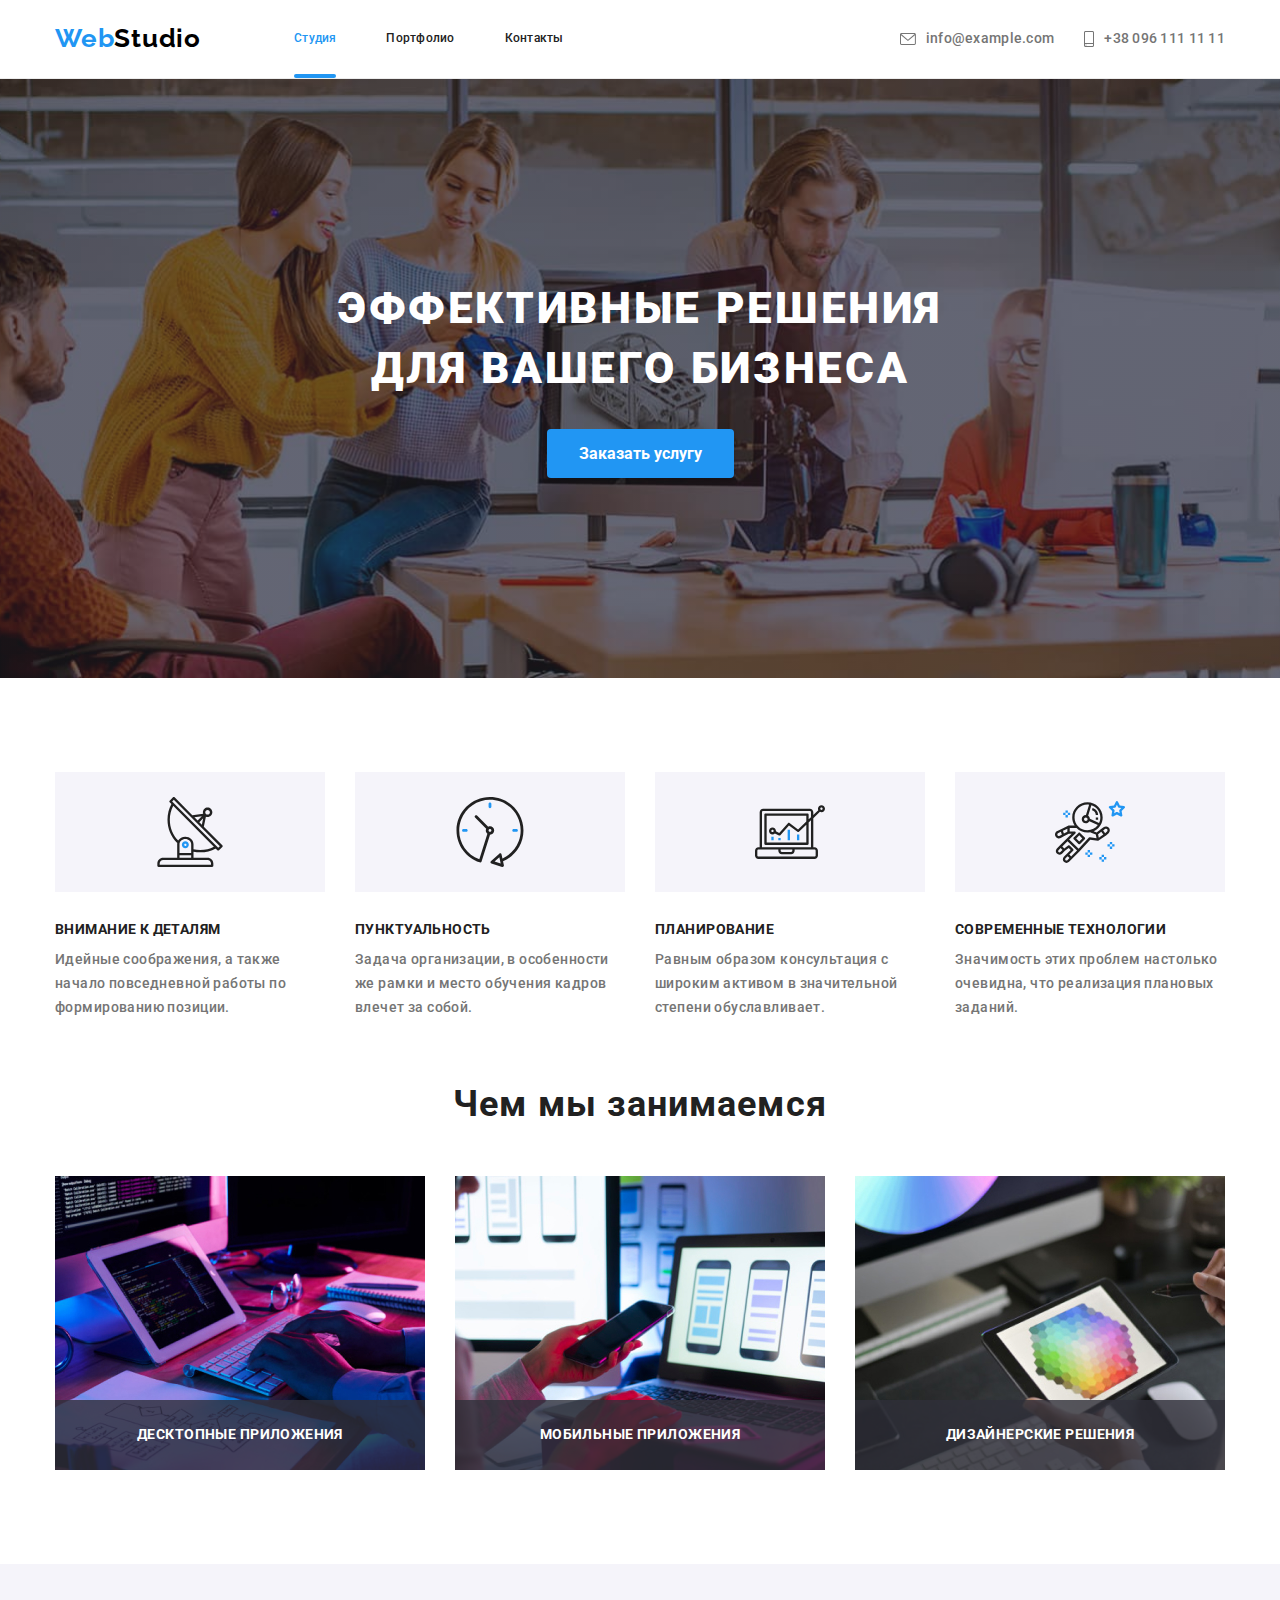
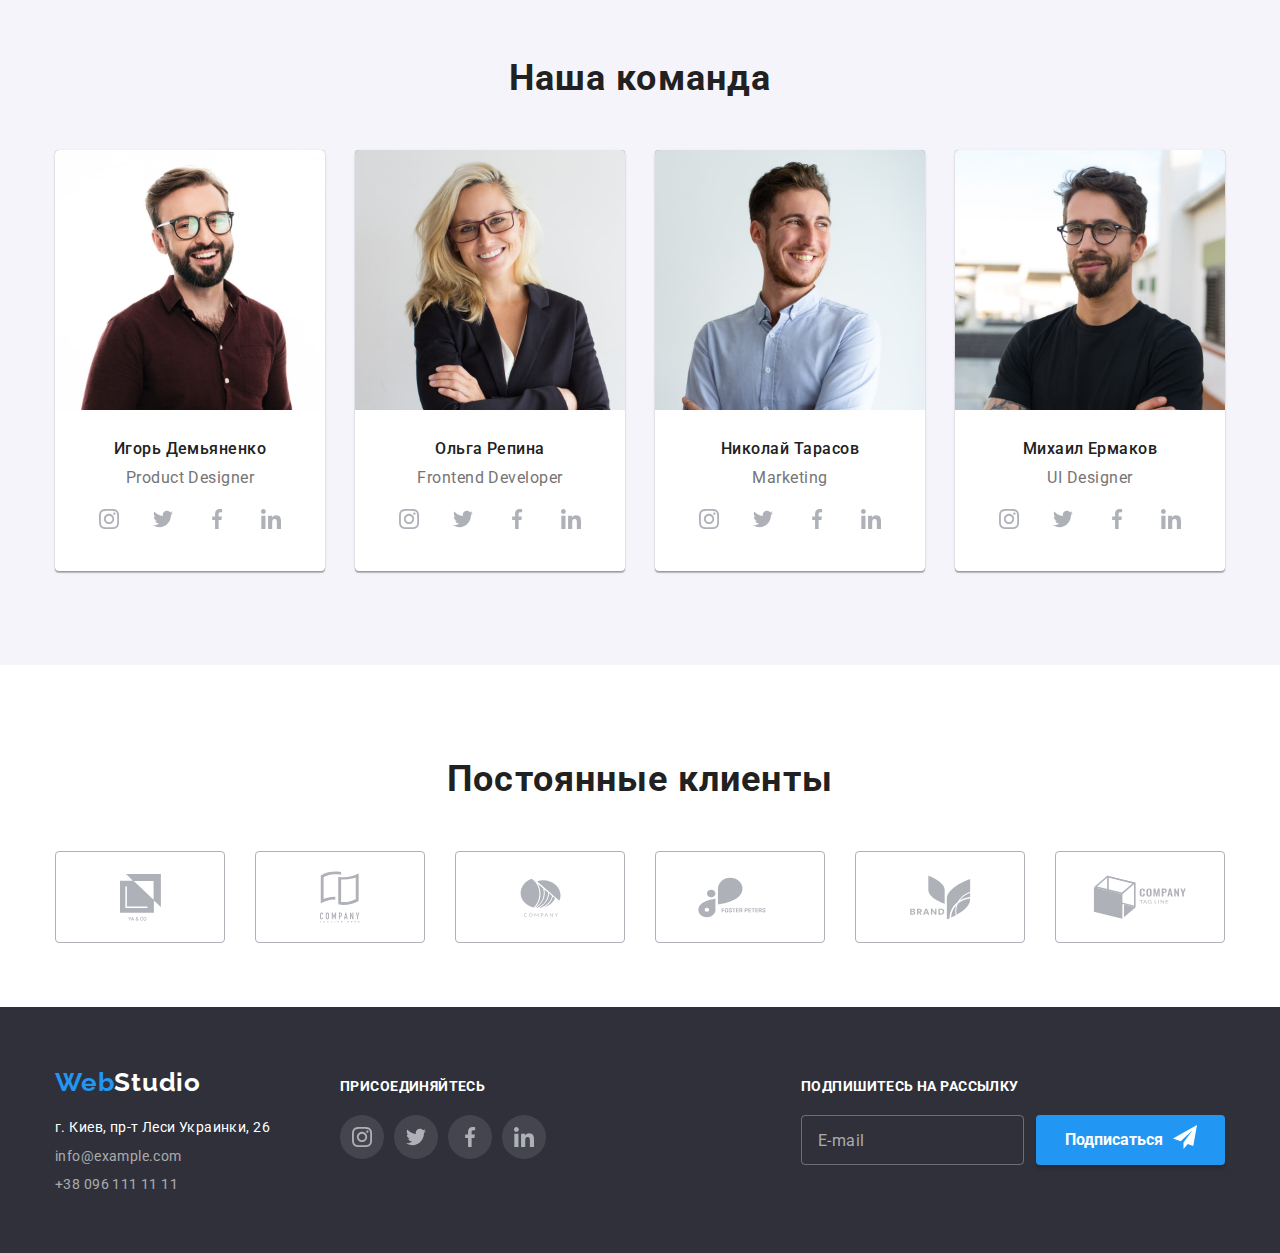
==== commit c239fc55: "04051416" ====
--- a/index.html
+++ b/index.html
@@ -336,7 +336,7 @@
     </main>
     <footer class="page-footer">
         <div class="container footer-container"> 
-        <!-- <div class="addres-container">
+        <div class="footer-container__item addres-container">
             <div class="page-logo_footer-container">
             <a class="link page-logo_footer page-logo" href="./index.html">Web<span class="page-logo__span_footer">Studio</span></a>
         </div>
@@ -357,7 +357,7 @@
                     </ul>
                     </address>
                 </div>
-                <div>
+                <div class="footer-container__item">
                     <h2 class="social-title">присоединяйтесь</h2>
                         <ul class="list soc-bar">
                             <li class="soc-item"><a href="" class="soc-link soc-link-footer">
@@ -382,7 +382,7 @@
                                 </a></li>
                         </ul>
                     </div>
-                <div class="subscribe-box">
+                <div class="footer-container__item subscribe-box">
                     <h2 class="social-title">Подпишитесь на рассылку</h2>
                     <form class="subscribe-form">
                     <input 
@@ -396,7 +396,7 @@
                         </svg>
                     </button>
                     </form>
-                </div> -->
+                </div>
         </div> 
     </footer>
     <div class="backdrop is-hidden" data-modal>
--- a/css/main.min.css
+++ b/css/main.min.css
@@ -1,2 +1,2 @@
-:root{--accent-color: #2196f3;--title-color: #212121;--content-color: #757575;--second-content-color: #AFB1B8;--bg-color: #2f303a;--bg-btn-color-portfolio: #f5f4fa;--second-title-color: #ffffff;--first-font-family: "Roboto", sans-serif;--second-font-family: "Raleway", sans-serif}body{font-family:var(--first-font-family);color:var(--title-color)}h1,h2,h3,h4,p{margin-top:0;margin-bottom:0}button{padding:0;border:none;font:inherit;color:inherit;background-color:transparent}ul,ol{margin-top:0;margin-bottom:0;padding-left:0;list-style:none}img{display:block;max-width:100%;height:auto}.list{list-style:none}.link{text-decoration:none}body{font-family:var(--first-font-family);color:var(--title-color)}.section{padding-top:60px;padding-bottom:60px}@media screen and (min-width: 1200px){.section{padding-top:94px;padding-bottom:94px}}.container{padding-left:15px;padding-right:15px}@media screen and (min-width: 480px){.container{width:480px;margin-left:auto;margin-right:auto}}@media screen and (min-width: 768px){.container{width:768px}}@media screen and (min-width: 1200px){.container{width:1200px}}.page-logo{font-family:var(--second-font-family);font-weight:700;font-size:26px;line-height:1.19;letter-spacing:0.03em;color:#2196f3}.modal-button{display:flex;padding-left:32px;padding-right:32px;padding-top:10px;padding-bottom:10px;margin-left:auto;margin-right:auto;background:var(--accent-color);box-shadow:0px 4px 4px rgba(0,0,0,0.15);border-radius:4px;color:var(--second-title-color);cursor:pointer;font-family:var(--first-font-family);font-style:normal;font-weight:700;font-size:16px;line-height:1.87;transition:background-color 250ms cubic-bezier(0.4, 0, 0.2, 1)}.modal-button:hover,.modal-button:focus{background:#188ce8}.soc-bar{display:flex;justify-content:center}.soc-link{display:flex;width:44px;height:44px;justify-content:center;align-items:center;border-radius:50%;color:var(--second-content-color);transition:background-color 250ms cubic-bezier(0.4, 0, 0.2, 1)}.soc-link:hover,.soc-link:focus{background:var(--accent-color)}.soc-item:not(:last-child){margin-right:10px}.soc-svg{width:20px;height:20px;fill:currentColor}.soc-link:hover .soc-svg,.soc-link:focus .soc-svg{color:#ffffff}.section-title{font-weight:700;font-size:28px;line-height:1.17;text-align:center;letter-spacing:0.03em;font-family:var(--first-font-family);text-align:center;margin-bottom:30px}@media screen and (min-width: 1200px){.section-title{font-size:36px;line-height:1.16;margin-bottom:50px}}.mobile-menu__container{position:relative;padding-bottom:48px;padding-top:48px}.mobile-menu{position:absolute;top:0;left:0;width:100%;height:100vh;background:#ffffff;overflow:auto;transition:opacity 250ms cubic-bezier(0.4, 0, 0.2, 1),visibility 250ms cubic-bezier(0.4, 0, 0.2, 1);opacity:0;visibility:hidden;pointer-events:none}.mobile-menu.is-open{opacity:1;visibility:visible;pointer-events:auto}.mobile-menu__slose-btn{position:absolute;top:10px;right:15px}.mobile-menu__slose-btn:hover,.mobile-menu__slose-btn:focus{fill:var(--accent-color)}.mobile-menu__link{font-weight:500;font-size:40px;line-height:1.175;letter-spacing:.02em;color:var(--title-color)}.mobile-menu__link.current{color:var(--accent-color)}.mobile-menu__list-item:not(:last-child){margin-bottom:32px}.mobile-menu__list{margin-bottom:302px}.mobile-menu__contact_item:not(:last-child){margin-bottom:32px}.mobile-menu__contact{margin-bottom:64px}.mobile-menu__contact_link{font-weight:500;font-size:34px;line-height:1.17647;letter-spacing:.02em;color:var(--accent-color)}.mobile-menu__contact_link_mail{font-weight:500;font-size:24px;line-height:1.16667;letter-spacing:.02em;color:var(--content-color)}.mobile-menu__soc-bar-link{font-weight:500;font-size:18px;line-height:1.22222;letter-spacing:.02em;color:var(--accent-color)}.mobile-menu__soc-bar{display:flex;align-items:center}.mobile-menu__soc-bar-item:not(:first-child){padding-left:10px}.mobile-menu__soc-bar-item:not(:last-child){padding-right:10px}.mobile-menu__soc-bar-item:not(:last-child){border-right:1px solid rgba(33,33,33,0.2)}header{border-bottom:1px solid #ECECEC}.nav-bar{display:none}.header-contact{display:none}.header-container{display:flex;align-items:center}@media screen and (max-width: 768px){.header-container{padding-top:16px;padding-bottom:16px}}.page-logo_span_header{color:#000}.menu-btn{margin-left:auto}.menu-btn__icon:hover,.menu-btn__icon:focus{fill:var(--accent-color)}@media screen and (min-width: 768px){.menu-btn{display:none}.page-logo_header{margin-right:88px}.nav-bar{display:flex;align-items:center}.nav-list{display:flex;align-items:center}.nav-list__item:not(:last-child){margin-right:50px}.nav-list__link{position:relative;display:flex;font-weight:500;font-size:12px;line-height:1.16;letter-spacing:0.02em;color:var(--title-color);padding-top:32px;padding-bottom:32px;transition:color 250ms cubic-bezier(0.4, 0, 0.2, 1)}.nav-list__link:hover,.nav-list__link:focus{color:var(--accent-color)}.nav-list__link.current{color:var(--accent-color)}.nav-list__link.current::after{content:'';position:absolute;left:0;bottom:0;width:100%;height:4px;border-radius:2px;background-color:var(--accent-color)}.header-contact{display:block;margin-left:auto}.contact{display:flex;align-items:center;font-weight:500;font-size:14px;line-height:1.14;letter-spacing:0.02em;color:var(--content-color);transition:color 250ms cubic-bezier(0.4, 0, 0.2, 1)}.contact:hover,.contact:focus{color:var(--accent-color)}.header-contact__item:not(:last-child){margin-bottom:10px}.contact__svg{align-self:center;fill:currentColor;margin-right:10px}.contact:hover .contact__svg,.contact:focus .contact__svg{color:var(--accent-color)}}@media screen and (min-width: 1200px){.page-logo_header{margin-right:93px}.header-contact{display:flex}.header-contact__item:not(:last-child){margin-right:30px;margin-bottom:0}.contact{font-size:14px;line-height:1.14}}.page-footer{background:var(--bg-color);padding-top:60px;padding-bottom:60px}.footer-container{display:flex;align-items:baseline}.page-logo__span_footer{color:var(--second-title-color)}.page-logo_footer-container{margin-bottom:20px}.footer-address-list-item:not(:last-child){margin-bottom:10px}.footer-address-link{font-style:normal;font-weight:400;font-size:14px;line-height:1.71px;letter-spacing:0.03em;color:var(--second-title-color);transition:color 250ms cubic-bezier(0.4, 0, 0.2, 1)}.footer-address-link:hover,.footer-address-link:focus{color:var(--accent-color)}.footer-mail-link{font-style:normal;font-weight:400;font-size:14px;line-height:1.71px;letter-spacing:0.03em;color:rgba(255,255,255,0.6);transition:color 250ms cubic-bezier(0.4, 0, 0.2, 1)}.footer-mail-link:hover,.footer-mail-link:focus{color:var(--accent-color)}.footer-tel-link{font-style:normal;font-weight:400;font-size:14px;line-height:1.71px;letter-spacing:0.03em;color:rgba(255,255,255,0.6);transition:color 250ms cubic-bezier(0.4, 0, 0.2, 1)}.footer-tel-link:hover,.footer-tel-link:focus{color:var(--accent-color)}.addres-container{margin-right:70px}.social-title{font-weight:700;font-size:14px;line-height:1.14;letter-spacing:0.03em;text-transform:uppercase;color:var(--second-title-color);margin-bottom:20px}.soc-link-footer{background-color:rgba(255,255,255,0.1);transition:background-color 250ms cubic-bezier(0.4, 0, 0.2, 1)}.visually-hiden{position:absolute;width:1px;height:1px;margin:-1px;border:0;padding:0;white-space:nowrap;clip-path:inset(100%);clip:rect(0 0 0 0);overflow:hidden}.selection-btn{font-weight:500;font-size:16px;line-height:1.62;text-align:center;letter-spacing:0.03em;color:var(--title-color);background:var(--bg-btn-color-portfolio);border-radius:4px;cursor:pointer;padding-left:22px;padding-right:22px;padding-top:6px;padding-bottom:6px;transition:color 250ms cubic-bezier(0.4, 0, 0.2, 1),box-shadow 250ms cubic-bezier(0.4, 0, 0.2, 1),background-color 250ms cubic-bezier(0.4, 0, 0.2, 1)}.selection-btn:hover,.selection-btn:focus{background:var(--accent-color);color:var(--second-title-color);cursor:pointer;box-shadow:0px 3px 1px rgba(0,0,0,0.1),0px 1px 2px rgba(0,0,0,0.08),0px 2px 2px rgba(0,0,0,0.12)}.container-bar{padding-bottom:50px}.btn-bar{display:flex;justify-content:center;cursor:pointer}.btn-bar-item:not(:last-child){margin-right:8px}.hero-section{padding-top:200px;padding-bottom:200px;background:var(--bg-color);text-align:center;background-image:linear-gradient(to right, rgba(47,48,58,0.4), rgba(47,48,58,0.4)),url(../image/background-mobile.jpg);background-repeat:no-repeat;background-position:center;background-size:cover}@media screen and (min-width: 768px){.hero-section{background-image:linear-gradient(to right, rgba(47,48,58,0.4), rgba(47,48,58,0.4)),url(../image/background-tablet.jpg)}}@media screen and (min-width: 1200px){.hero-section{background-image:linear-gradient(to right, rgba(47,48,58,0.4), rgba(47,48,58,0.4)),url(../image/background.jpg)}}.top-caption{font-weight:900;font-size:26px;line-height:1.61;letter-spacing:0.06em;text-transform:uppercase;text-align:center;color:var(--second-title-color)}@media screen and (min-width: 1200px){.top-caption{font-size:44px;line-height:1.36}}.modal-button-hero{margin-top:30px}.about-section{display:none}@media screen and (min-width: 1200px){.about-section{display:block;padding-top:0}.about-list{display:flex;justify-content:center}.about-list-item{position:relative}.about-list-item:not(:last-child){margin-right:30px}.about-overlay{font-family:var(--first-font-family);font-weight:700;font-size:14px;line-height:1.14;text-align:center;letter-spacing:0.03em;text-transform:uppercase;color:var(--second-title-color);background:rgba(47,48,58,0.8);width:100%;height:70px;padding-top:27px;padding-bottom:27px;position:absolute;bottom:0%;right:0%}}.specificity-section{justify-content:center}.specificity-list{display:block;margin-right:-30px;margin-bottom:-30px}@media screen and (min-width: 768px){.specificity-list{display:flex;flex-wrap:wrap}}.specificity-list-item{width:100%}.specificity-list-item:not(:last-child){margin-bottom:30px}@media screen and (min-width: 480px){.specificity-list-item{width:450px}}@media screen and (min-width: 768px){.specificity-list-item{width:354px}.specificity-list-item:not(:last-child){margin-right:30px;margin-bottom:30px}}@media screen and (min-width: 1200px){.specificity-list-item{width:270px}.specificity-list-item:not(:last-child){margin-right:30px;margin-bottom:0}}.spc-div{display:flex;height:120px;width:100%;background-color:#f5f4fa;margin-bottom:30px;justify-content:center;align-items:center}.spc-svg{height:70px;width:70px}.specificity-list-caption{font-weight:700;font-size:14px;line-height:1.14;letter-spacing:0.03em;text-transform:uppercase;margin-bottom:10px;color:var(--title-color)}.specificity-content{font-weight:500;font-size:14px;line-height:1.71;letter-spacing:0.03em;color:var(--content-color)}.team-section{background:#F5F4FA}.team-list{display:flex;flex-wrap:wrap;justify-content:center}.team-list-item{background:var(--content-color);box-shadow:0px 1px 3px rgba(0,0,0,0.12),0px 1px 1px rgba(0,0,0,0.14),0px 2px 1px rgba(0,0,0,0.2);border-radius:4px 4px 4px 4px}.team-list-item:not(:last-child){margin-bottom:30px}@media screen and (min-width: 768px){.team-list-item:nth-child(2n+1){margin-right:30px}.team-list-item:nth-last-child(-n+2){margin-bottom:0}}@media screen and (min-width: 1200px){.team-list-item:not(:last-child){margin-right:30px;margin-bottom:0}}.team-profession{margin-bottom:10px}.team-img{border-radius:4px 4px 0px 0px}.team-text{padding-top:30px;padding-bottom:30px;background:#ffffff;border-radius:0px 0px 4px 4px}.team-name{margin-bottom:10px;font-weight:500;font-size:16px;line-height:1.18;text-align:center;letter-spacing:0.03em}.team-profession{font-weight:400;font-size:16px;line-height:1.18;text-align:center;letter-spacing:0.03em;color:var(--content-color)}.progects{display:flex;flex-wrap:wrap;justify-content:center;align-items:center;margin-bottom:-30px;margin-right:-30px}.progect-item{margin-bottom:30px;margin-right:30px}@media screen and (min-width: 1200px){.progect-item{margin-bottom:0}}.progect-link{display:flex;justify-content:center;align-items:center;width:170px;height:92px;color:var(--second-content-color);border-radius:4px;border:solid 1px;transition:color 250ms cubic-bezier(0.4, 0, 0.2, 1),border-color 250ms cubic-bezier(0.4, 0, 0.2, 1)}.progect-link:hover,.progect-link:focus{color:var(--accent-color)}.progect-svg{fill:currentColor}.progect-link:hover .progect-svg,.progect-link:focus .progect-svg{color:var(--accent-color)}.portfolio-caption{margin-bottom:4px;font-weight:700;font-size:18px;line-height:2;letter-spacing:0.06em;color:var(--title-color)}.portfolio-category{font-weight:normal;font-size:16px;line-height:1.87;letter-spacing:0.03em;color:var(--content-color)}.portfolio-list{display:flex;flex-wrap:wrap}.portfolio-list-item{width:370px;margin-right:30px;margin-bottom:30px}.portfolio-list-item:nth-last-child(-n+3){margin-bottom:0}.portfolio-list-item:nth-child(3n){margin-right:0}.portfolio-text-box{padding-top:20px;padding-bottom:20px;padding-left:24px;padding-right:24px;border-right:1px solid #eeeeee;border-left:1px solid #eeeeee;border-bottom:1px solid #eeeeee}.portfolio-link{transition:box-shadow 250ms cubic-bezier(0.4, 0, 0.2, 1)}.portfolio-link:hover,.portfolio-link:focus{display:block;box-shadow:0px 1px 1px rgba(0,0,0,0.12),0px 4px 4px rgba(0,0,0,0.06),1px 4px 6px rgba(0,0,0,0.16)}.overlay-container{position:relative;overflow:hidden}.overlay{font-family:var(--first-font-family);color:var(--second-title-color);font-weight:400;font-size:18px;line-height:1.55;letter-spacing:0.03em;padding-left:24px;padding-right:24px;padding-top:63px;padding-bottom:63px;position:absolute;top:0%;left:0%;width:100%;height:100%;background:rgba(33,150,243,0.9);overflow:auto;transform:translateY(100%);transition:transform 250ms cubic-bezier(0.4, 0, 0.2, 1)}.portfolio-link:hover .overlay,.portfolio-link:focus .overlay{transform:translateY(0%)}.backdrop{position:fixed;left:0%;top:0%;width:100vw;height:100vh;background:rgba(0,0,0,0.2);transition:opacity 250ms cubic-bezier(0.4, 0, 0.2, 1),visibility 250ms cubic-bezier(0.4, 0, 0.2, 1)}.backdrop.is-hidden{opacity:0;visibility:hidden;pointer-events:none}.modal{display:block;padding:40px;position:absolute;top:50%;left:50%;transform:translate(-50%, -50%);width:528px;background:#FFFFFF;border-radius:4px 4px 4px 4px}.backdrop-modal-button{position:absolute;top:8px;right:8px;width:30px;height:30px;border-radius:50%;border:1px solid rgba(0,0,0,0.1);justify-content:center;align-items:center;color:#000;cursor:pointer}.modal-button-svg{fill:currentColor;transition:fill 250ms cubic-bezier(0.4, 0, 0.2, 1)}.backdrop-modal-button:hover .modal-button-svg,.backdrop-modal-button:focus .modal-button-svg{fill:var(--accent-color)}.modal-form{font-weight:400}.modal-title{margin-bottom:12px;font-family:var(--first-font-family);font-weight:700;font-size:20px;line-height:1.15;text-align:center;letter-spacing:0.03em;color:var(--title-color)}.modal-label{display:inline-block;margin-bottom:4px;font-size:12px;line-height:1.16;letter-spacing:0.01em;color:var(--content-color)}.modal-input-box{position:relative;width:100%;height:100%;margin-bottom:10px}.modal-imput{padding-left:42px;width:100%;height:40px;border:1px solid rgba(33,33,33,0.2);box-sizing:border-box;border-radius:4px;transition:border-color 250ms cubic-bezier(0.4, 0, 0.2, 1)}.modal-imput:focus{outline:none;border-color:var(--accent-color)}.modal-input-svg{position:absolute;top:50%;transform:translateY(-50%);left:12px;fill:#212121;transition:fill 250ms cubic-bezier(0.4, 0, 0.2, 1)}.modal-imput:focus+.modal-input-svg{fill:var(--accent-color)}.modal-comment{padding-top:12px;padding-bottom:12px;padding-left:16px;padding-right:16px;margin-bottom:20px;width:100%;height:120px;border:1px solid rgba(33,33,33,0.2);box-sizing:border-box;border-radius:4px;resize:none;transition:border-color 250ms cubic-bezier(0.4, 0, 0.2, 1)}.modal-comment:focus{outline:none;border-color:var(--accent-color)}.modal-comment::placeholder{font-weight:400;font-size:14px;line-height:16px;letter-spacing:0.01em;color:rgba(117,117,117,0.5)}.conditions-box{display:flex;justify-content:center;align-items:center;margin-bottom:30px;font-size:12px;line-height:1.16;letter-spacing:0.01em;color:var(--content-color);margin-bottom:30px}.conditions-link{margin-left:4px;color:#2196F3}.codition-label{display:flex;align-items:center}.codition-label::before{content:"";display:inline-block;width:16px;height:15px;border-radius:4px;border:2px solid #212121;margin-right:9px;transform:background-color 250ms cubic-bezier(0.4, 0, 0.2, 1)}.conditions-check:checked+.codition-label::before{background-color:var(--accent-color);background-image:url(../image/checked.svg);background-repeat:no-repeat;background-position:50% 50%;border:0}.conditions-check:hover+.codition-label::before,.conditions-check:focus+.codition-label::before{border-color:var(--accent-color)}.subscribe-box{margin-left:auto}.subscribe-form{display:flex;align-items:center}.subscribe-input::placeholder{font-weight:400;font-size:16px;line-height:1.25;letter-spacing:0.03em;color:rgba(255,255,255,0.6)}.subscribe-input{width:358px;height:50px;padding-left:16px;align-items:center;background-color:transparent;border:1px solid rgba(255,255,255,0.3);border-radius:4px;font-weight:400;font-size:16px;line-height:1.25;letter-spacing:0.03em;color:var(--second-title-color)}.modal-button-subscribe{margin-left:12px;padding-left:29px;padding-right:28px}.subscribe-svg{fill:currentColor;margin-left:10px}
+:root{--accent-color: #2196f3;--title-color: #212121;--content-color: #757575;--second-content-color: #AFB1B8;--bg-color: #2f303a;--bg-btn-color-portfolio: #f5f4fa;--second-title-color: #ffffff;--first-font-family: "Roboto", sans-serif;--second-font-family: "Raleway", sans-serif}body{font-family:var(--first-font-family);color:var(--title-color)}h1,h2,h3,h4,p{margin-top:0;margin-bottom:0}button{padding:0;border:none;font:inherit;color:inherit;background-color:transparent}ul,ol{margin-top:0;margin-bottom:0;padding-left:0;list-style:none}img{display:block;max-width:100%;height:auto}.list{list-style:none}.link{text-decoration:none}body{font-family:var(--first-font-family);color:var(--title-color)}.section{padding-top:60px;padding-bottom:60px}@media screen and (min-width: 1200px){.section{padding-top:94px;padding-bottom:94px}}.container{padding-left:15px;padding-right:15px}@media screen and (min-width: 480px){.container{width:480px;margin-left:auto;margin-right:auto}}@media screen and (min-width: 768px){.container{width:768px}}@media screen and (min-width: 1200px){.container{width:1200px}}.page-logo{font-family:var(--second-font-family);font-weight:700;font-size:24px;line-height:1.16;letter-spacing:0.03em;color:#2196f3}@media screen and (min-width: 1200px){.page-logo{font-size:26px;line-height:1.19}}.modal-button{display:flex;padding-left:32px;padding-right:32px;padding-top:10px;padding-bottom:10px;margin-left:auto;margin-right:auto;background:var(--accent-color);box-shadow:0px 4px 4px rgba(0,0,0,0.15);border-radius:4px;color:var(--second-title-color);cursor:pointer;font-family:var(--first-font-family);font-style:normal;font-weight:700;font-size:16px;line-height:1.87;transition:background-color 250ms cubic-bezier(0.4, 0, 0.2, 1)}.modal-button:hover,.modal-button:focus{background:#188ce8}.soc-bar{display:flex;justify-content:center}.soc-link{display:flex;width:44px;height:44px;justify-content:center;align-items:center;border-radius:50%;color:var(--second-content-color);transition:background-color 250ms cubic-bezier(0.4, 0, 0.2, 1)}.soc-link:hover,.soc-link:focus{background:var(--accent-color)}.soc-item:not(:last-child){margin-right:10px}.soc-svg{width:20px;height:20px;fill:currentColor}.soc-link:hover .soc-svg,.soc-link:focus .soc-svg{color:#ffffff}.section-title{font-weight:700;font-size:28px;line-height:1.17;text-align:center;letter-spacing:0.03em;font-family:var(--first-font-family);text-align:center;margin-bottom:30px}@media screen and (min-width: 1200px){.section-title{font-size:36px;line-height:1.16;margin-bottom:50px}}.mobile-menu__container{position:relative;padding-bottom:48px;padding-top:48px}.mobile-menu{position:absolute;top:0;left:0;width:100%;height:100vh;background:#ffffff;overflow:auto;transition:opacity 250ms cubic-bezier(0.4, 0, 0.2, 1),visibility 250ms cubic-bezier(0.4, 0, 0.2, 1);opacity:0;visibility:hidden;pointer-events:none}.mobile-menu.is-open{opacity:1;visibility:visible;pointer-events:auto}.mobile-menu__slose-btn{position:absolute;top:10px;right:15px}.mobile-menu__slose-btn:hover,.mobile-menu__slose-btn:focus{fill:var(--accent-color)}.mobile-menu__link{font-weight:500;font-size:40px;line-height:1.175;letter-spacing:.02em;color:var(--title-color)}.mobile-menu__link.current{color:var(--accent-color)}.mobile-menu__list-item:not(:last-child){margin-bottom:32px}.mobile-menu__list{margin-bottom:302px}.mobile-menu__contact_item:not(:last-child){margin-bottom:32px}.mobile-menu__contact{margin-bottom:64px}.mobile-menu__contact_link{font-weight:500;font-size:34px;line-height:1.17647;letter-spacing:.02em;color:var(--accent-color)}.mobile-menu__contact_link_mail{font-weight:500;font-size:24px;line-height:1.16667;letter-spacing:.02em;color:var(--content-color)}.mobile-menu__soc-bar-link{font-weight:500;font-size:18px;line-height:1.22222;letter-spacing:.02em;color:var(--accent-color)}.mobile-menu__soc-bar{display:flex;align-items:center}.mobile-menu__soc-bar-item:not(:first-child){padding-left:10px}.mobile-menu__soc-bar-item:not(:last-child){padding-right:10px}.mobile-menu__soc-bar-item:not(:last-child){border-right:1px solid rgba(33,33,33,0.2)}header{border-bottom:1px solid #ECECEC}.nav-bar{display:none}.header-contact{display:none}.header-container{display:flex;align-items:center}@media screen and (max-width: 768px){.header-container{padding-top:16px;padding-bottom:16px}}.page-logo_span_header{color:#000}.menu-btn{margin-left:auto;line-height:0}.menu-btn__icon:hover,.menu-btn__icon:focus{fill:var(--accent-color)}@media screen and (min-width: 768px){.menu-btn{display:none}.page-logo_header{margin-right:88px}.nav-bar{display:flex;align-items:center}.nav-list{display:flex;align-items:center}.nav-list__item:not(:last-child){margin-right:50px}.nav-list__link{position:relative;display:flex;font-weight:500;font-size:12px;line-height:1.16;letter-spacing:0.02em;color:var(--title-color);padding-top:32px;padding-bottom:32px;transition:color 250ms cubic-bezier(0.4, 0, 0.2, 1)}.nav-list__link:hover,.nav-list__link:focus{color:var(--accent-color)}.nav-list__link.current{color:var(--accent-color)}.nav-list__link.current::after{content:'';position:absolute;left:0;bottom:0;width:100%;height:4px;border-radius:2px;background-color:var(--accent-color)}.header-contact{display:block;margin-left:auto}.contact{display:flex;align-items:center;font-weight:500;font-size:14px;line-height:1.14;letter-spacing:0.02em;color:var(--content-color);transition:color 250ms cubic-bezier(0.4, 0, 0.2, 1)}.contact:hover,.contact:focus{color:var(--accent-color)}.header-contact__item:not(:last-child){margin-bottom:10px}.contact__svg{align-self:center;fill:currentColor;margin-right:10px}.contact:hover .contact__svg,.contact:focus .contact__svg{color:var(--accent-color)}}@media screen and (min-width: 1200px){.page-logo_header{margin-right:93px}.header-contact{display:flex}.header-contact__item:not(:last-child){margin-right:30px;margin-bottom:0}.contact{font-size:14px;line-height:1.14}}.page-footer{background:var(--bg-color);padding-top:60px;padding-bottom:60px}.footer-container{display:flex;flex-direction:column;justify-content:center;align-items:baseline;text-align:center}@media screen and (min-width: 768px){.footer-container{flex-direction:row;text-align:start}}@media screen and (max-width: 768px){.footer-container__item{margin-left:auto;margin-right:auto}.footer-container__item:not(:last-child){margin-bottom:60px}}.page-logo__span_footer{color:var(--second-title-color)}.page-logo_footer-container{margin-bottom:20px}.footer-address-list-item:not(:last-child){margin-bottom:10px}.footer-address-link{font-style:normal;font-weight:400;font-size:14px;line-height:1.71px;letter-spacing:0.03em;color:var(--second-title-color);transition:color 250ms cubic-bezier(0.4, 0, 0.2, 1)}.footer-address-link:hover,.footer-address-link:focus{color:var(--accent-color)}.footer-mail-link{font-style:normal;font-weight:400;font-size:14px;line-height:1.71px;letter-spacing:0.03em;color:rgba(255,255,255,0.6);transition:color 250ms cubic-bezier(0.4, 0, 0.2, 1)}.footer-mail-link:hover,.footer-mail-link:focus{color:var(--accent-color)}.footer-tel-link{font-style:normal;font-weight:400;font-size:14px;line-height:1.71px;letter-spacing:0.03em;color:rgba(255,255,255,0.6);transition:color 250ms cubic-bezier(0.4, 0, 0.2, 1)}.footer-tel-link:hover,.footer-tel-link:focus{color:var(--accent-color)}@media screen and (min-width: 768px){.addres-container{margin-right:70px}}.social-title{font-weight:700;font-size:14px;line-height:1.14;letter-spacing:0.03em;text-transform:uppercase;color:var(--second-title-color);margin-bottom:20px}.soc-link-footer{background-color:rgba(255,255,255,0.1);transition:background-color 250ms cubic-bezier(0.4, 0, 0.2, 1)}.subscribe-box{margin-left:auto}.subscribe-form{display:flex;align-items:center;flex-wrap:wrap}@media screen and (min-width: 768px){.subscribe-form{flex-wrap:nowrap}}.subscribe-input::placeholder{font-weight:400;font-size:16px;line-height:1.25;letter-spacing:0.03em;color:rgba(255,255,255,0.6)}.subscribe-input{width:100%;height:50px;padding-left:16px;align-items:center;background-color:transparent;border:1px solid rgba(255,255,255,0.3);border-radius:4px;font-weight:400;font-size:16px;line-height:1.25;letter-spacing:0.03em;color:var(--second-title-color)}@media screen and (max-width: 768px){.subscribe-input{margin-bottom:20px}}.modal-button-subscribe{padding-left:29px;padding-right:28px}@media screen and (min-width: 768px){.modal-button-subscribe{margin-left:12px}}.subscribe-svg{fill:currentColor;margin-left:10px}.visually-hiden{position:absolute;width:1px;height:1px;margin:-1px;border:0;padding:0;white-space:nowrap;clip-path:inset(100%);clip:rect(0 0 0 0);overflow:hidden}.selection-btn{font-weight:500;font-size:16px;line-height:1.62;text-align:center;letter-spacing:0.03em;color:var(--title-color);background:var(--bg-btn-color-portfolio);border-radius:4px;cursor:pointer;padding-left:22px;padding-right:22px;padding-top:6px;padding-bottom:6px;transition:color 250ms cubic-bezier(0.4, 0, 0.2, 1),box-shadow 250ms cubic-bezier(0.4, 0, 0.2, 1),background-color 250ms cubic-bezier(0.4, 0, 0.2, 1)}.selection-btn:hover,.selection-btn:focus{background:var(--accent-color);color:var(--second-title-color);cursor:pointer;box-shadow:0px 3px 1px rgba(0,0,0,0.1),0px 1px 2px rgba(0,0,0,0.08),0px 2px 2px rgba(0,0,0,0.12)}.container-bar{padding-bottom:50px}.btn-bar{display:flex;justify-content:center;cursor:pointer}.btn-bar-item:not(:last-child){margin-right:8px}.hero-section{padding-top:200px;padding-bottom:200px;background:var(--bg-color);text-align:center;background-image:linear-gradient(to right, rgba(47,48,58,0.4), rgba(47,48,58,0.4)),url(../image/background-mobile.jpg);background-repeat:no-repeat;background-position:center;background-size:cover}@media screen and (min-width: 768px){.hero-section{background-image:linear-gradient(to right, rgba(47,48,58,0.4), rgba(47,48,58,0.4)),url(../image/background-tablet.jpg)}}@media screen and (min-width: 1200px){.hero-section{background-image:linear-gradient(to right, rgba(47,48,58,0.4), rgba(47,48,58,0.4)),url(../image/background.jpg)}}.top-caption{font-weight:900;font-size:26px;line-height:1.61;letter-spacing:0.06em;text-transform:uppercase;text-align:center;color:var(--second-title-color)}@media screen and (min-width: 1200px){.top-caption{font-size:44px;line-height:1.36}}.modal-button-hero{margin-top:30px}.about-section{display:none}@media screen and (min-width: 1200px){.about-section{display:block;padding-top:0}.about-list{display:flex;justify-content:center}.about-list-item{position:relative}.about-list-item:not(:last-child){margin-right:30px}.about-overlay{font-family:var(--first-font-family);font-weight:700;font-size:14px;line-height:1.14;text-align:center;letter-spacing:0.03em;text-transform:uppercase;color:var(--second-title-color);background:rgba(47,48,58,0.8);width:100%;height:70px;padding-top:27px;padding-bottom:27px;position:absolute;bottom:0%;right:0%}}.specificity-section{justify-content:center}.specificity-list{display:block;margin-right:-30px;margin-bottom:-30px}@media screen and (min-width: 768px){.specificity-list{display:flex;flex-wrap:wrap}}.specificity-list-item{width:100%}.specificity-list-item:not(:last-child){margin-bottom:30px}@media screen and (min-width: 480px){.specificity-list-item{width:450px}}@media screen and (min-width: 768px){.specificity-list-item{width:354px}.specificity-list-item:not(:last-child){margin-right:30px;margin-bottom:30px}}@media screen and (min-width: 1200px){.specificity-list-item{width:270px}.specificity-list-item:not(:last-child){margin-right:30px;margin-bottom:0}}.spc-div{display:flex;height:120px;width:100%;background-color:#f5f4fa;margin-bottom:30px;justify-content:center;align-items:center}.spc-svg{height:70px;width:70px}.specificity-list-caption{font-weight:700;font-size:14px;line-height:1.14;letter-spacing:0.03em;text-transform:uppercase;margin-bottom:10px;color:var(--title-color)}.specificity-content{font-weight:500;font-size:14px;line-height:1.71;letter-spacing:0.03em;color:var(--content-color)}.team-section{background:#F5F4FA}.team-list{display:flex;flex-wrap:wrap;justify-content:center}.team-list-item{background:var(--content-color);box-shadow:0px 1px 3px rgba(0,0,0,0.12),0px 1px 1px rgba(0,0,0,0.14),0px 2px 1px rgba(0,0,0,0.2);border-radius:4px 4px 4px 4px}.team-list-item:not(:last-child){margin-bottom:30px}@media screen and (min-width: 768px){.team-list-item:nth-child(2n+1){margin-right:30px}.team-list-item:nth-last-child(-n+2){margin-bottom:0}}@media screen and (min-width: 1200px){.team-list-item:not(:last-child){margin-right:30px;margin-bottom:0}}.team-profession{margin-bottom:10px}.team-img{border-radius:4px 4px 0px 0px}.team-text{padding-top:30px;padding-bottom:30px;background:#ffffff;border-radius:0px 0px 4px 4px}.team-name{margin-bottom:10px;font-weight:500;font-size:16px;line-height:1.18;text-align:center;letter-spacing:0.03em}.team-profession{font-weight:400;font-size:16px;line-height:1.18;text-align:center;letter-spacing:0.03em;color:var(--content-color)}.progects{display:flex;flex-wrap:wrap;justify-content:center;align-items:center;margin-bottom:-30px;margin-right:-30px}.progect-item{margin-bottom:30px;margin-right:30px}@media screen and (min-width: 1200px){.progect-item{margin-bottom:0}}.progect-link{display:flex;justify-content:center;align-items:center;width:170px;height:92px;color:var(--second-content-color);border-radius:4px;border:solid 1px;transition:color 250ms cubic-bezier(0.4, 0, 0.2, 1),border-color 250ms cubic-bezier(0.4, 0, 0.2, 1)}.progect-link:hover,.progect-link:focus{color:var(--accent-color)}.progect-svg{fill:currentColor}.progect-link:hover .progect-svg,.progect-link:focus .progect-svg{color:var(--accent-color)}.portfolio-caption{margin-bottom:4px;font-weight:700;font-size:18px;line-height:2;letter-spacing:0.06em;color:var(--title-color)}.portfolio-category{font-weight:normal;font-size:16px;line-height:1.87;letter-spacing:0.03em;color:var(--content-color)}.portfolio-list{display:flex;flex-wrap:wrap}.portfolio-list-item{width:370px;margin-right:30px;margin-bottom:30px}.portfolio-list-item:nth-last-child(-n+3){margin-bottom:0}.portfolio-list-item:nth-child(3n){margin-right:0}.portfolio-text-box{padding-top:20px;padding-bottom:20px;padding-left:24px;padding-right:24px;border-right:1px solid #eeeeee;border-left:1px solid #eeeeee;border-bottom:1px solid #eeeeee}.portfolio-link{transition:box-shadow 250ms cubic-bezier(0.4, 0, 0.2, 1)}.portfolio-link:hover,.portfolio-link:focus{display:block;box-shadow:0px 1px 1px rgba(0,0,0,0.12),0px 4px 4px rgba(0,0,0,0.06),1px 4px 6px rgba(0,0,0,0.16)}.overlay-container{position:relative;overflow:hidden}.overlay{font-family:var(--first-font-family);color:var(--second-title-color);font-weight:400;font-size:18px;line-height:1.55;letter-spacing:0.03em;padding-left:24px;padding-right:24px;padding-top:63px;padding-bottom:63px;position:absolute;top:0%;left:0%;width:100%;height:100%;background:rgba(33,150,243,0.9);overflow:auto;transform:translateY(100%);transition:transform 250ms cubic-bezier(0.4, 0, 0.2, 1)}.portfolio-link:hover .overlay,.portfolio-link:focus .overlay{transform:translateY(0%)}.backdrop{position:fixed;left:0%;top:0%;width:100vw;height:100vh;background:rgba(0,0,0,0.2);transition:opacity 250ms cubic-bezier(0.4, 0, 0.2, 1),visibility 250ms cubic-bezier(0.4, 0, 0.2, 1)}.backdrop.is-hidden{opacity:0;visibility:hidden;pointer-events:none}.modal{display:block;padding:40px;position:absolute;top:50%;left:50%;transform:translate(-50%, -50%);width:370px;background:#FFFFFF;border-radius:4px 4px 4px 4px}@media screen and (min-width: 1200px){.modal{width:528px}}.backdrop-modal-button{position:absolute;top:8px;right:8px;width:30px;height:30px;border-radius:50%;border:1px solid rgba(0,0,0,0.1);justify-content:center;align-items:center;color:#000;cursor:pointer}.modal-button-svg{fill:currentColor;transition:fill 250ms cubic-bezier(0.4, 0, 0.2, 1)}.backdrop-modal-button:hover .modal-button-svg,.backdrop-modal-button:focus .modal-button-svg{fill:var(--accent-color)}.modal-form{font-weight:400}.modal-title{margin-bottom:12px;font-family:var(--first-font-family);font-weight:700;font-size:20px;line-height:1.15;text-align:center;letter-spacing:0.03em;color:var(--title-color)}.modal-label{display:inline-block;margin-bottom:4px;font-size:12px;line-height:1.16;letter-spacing:0.01em;color:var(--content-color)}.modal-input-box{position:relative;width:100%;height:100%;margin-bottom:10px}.modal-imput{padding-left:42px;width:100%;height:40px;border:1px solid rgba(33,33,33,0.2);box-sizing:border-box;border-radius:4px;transition:border-color 250ms cubic-bezier(0.4, 0, 0.2, 1)}.modal-imput:focus{outline:none;border-color:var(--accent-color)}.modal-input-svg{position:absolute;top:50%;transform:translateY(-50%);left:12px;fill:#212121;transition:fill 250ms cubic-bezier(0.4, 0, 0.2, 1)}.modal-imput:focus+.modal-input-svg{fill:var(--accent-color)}.modal-comment{padding-top:12px;padding-bottom:12px;padding-left:16px;padding-right:16px;margin-bottom:20px;width:100%;height:120px;border:1px solid rgba(33,33,33,0.2);box-sizing:border-box;border-radius:4px;resize:none;transition:border-color 250ms cubic-bezier(0.4, 0, 0.2, 1)}.modal-comment:focus{outline:none;border-color:var(--accent-color)}.modal-comment::placeholder{font-weight:400;font-size:14px;line-height:16px;letter-spacing:0.01em;color:rgba(117,117,117,0.5)}.conditions-box{display:flex;justify-content:center;align-items:center;margin-bottom:30px;font-size:12px;line-height:1.16;letter-spacing:0.01em;color:var(--content-color);margin-bottom:30px}.conditions-link{margin-left:4px;color:#2196F3}.codition-label{display:flex;align-items:center}.codition-label::before{content:"";display:inline-block;width:16px;height:15px;border-radius:4px;border:2px solid #212121;margin-right:9px;transform:background-color 250ms cubic-bezier(0.4, 0, 0.2, 1)}.conditions-check:checked+.codition-label::before{background-color:var(--accent-color);background-image:url(../image/checked.svg);background-repeat:no-repeat;background-position:50% 50%;border:0}.conditions-check:hover+.codition-label::before,.conditions-check:focus+.codition-label::before{border-color:var(--accent-color)}
 /*# sourceMappingURL=main.min.css.map */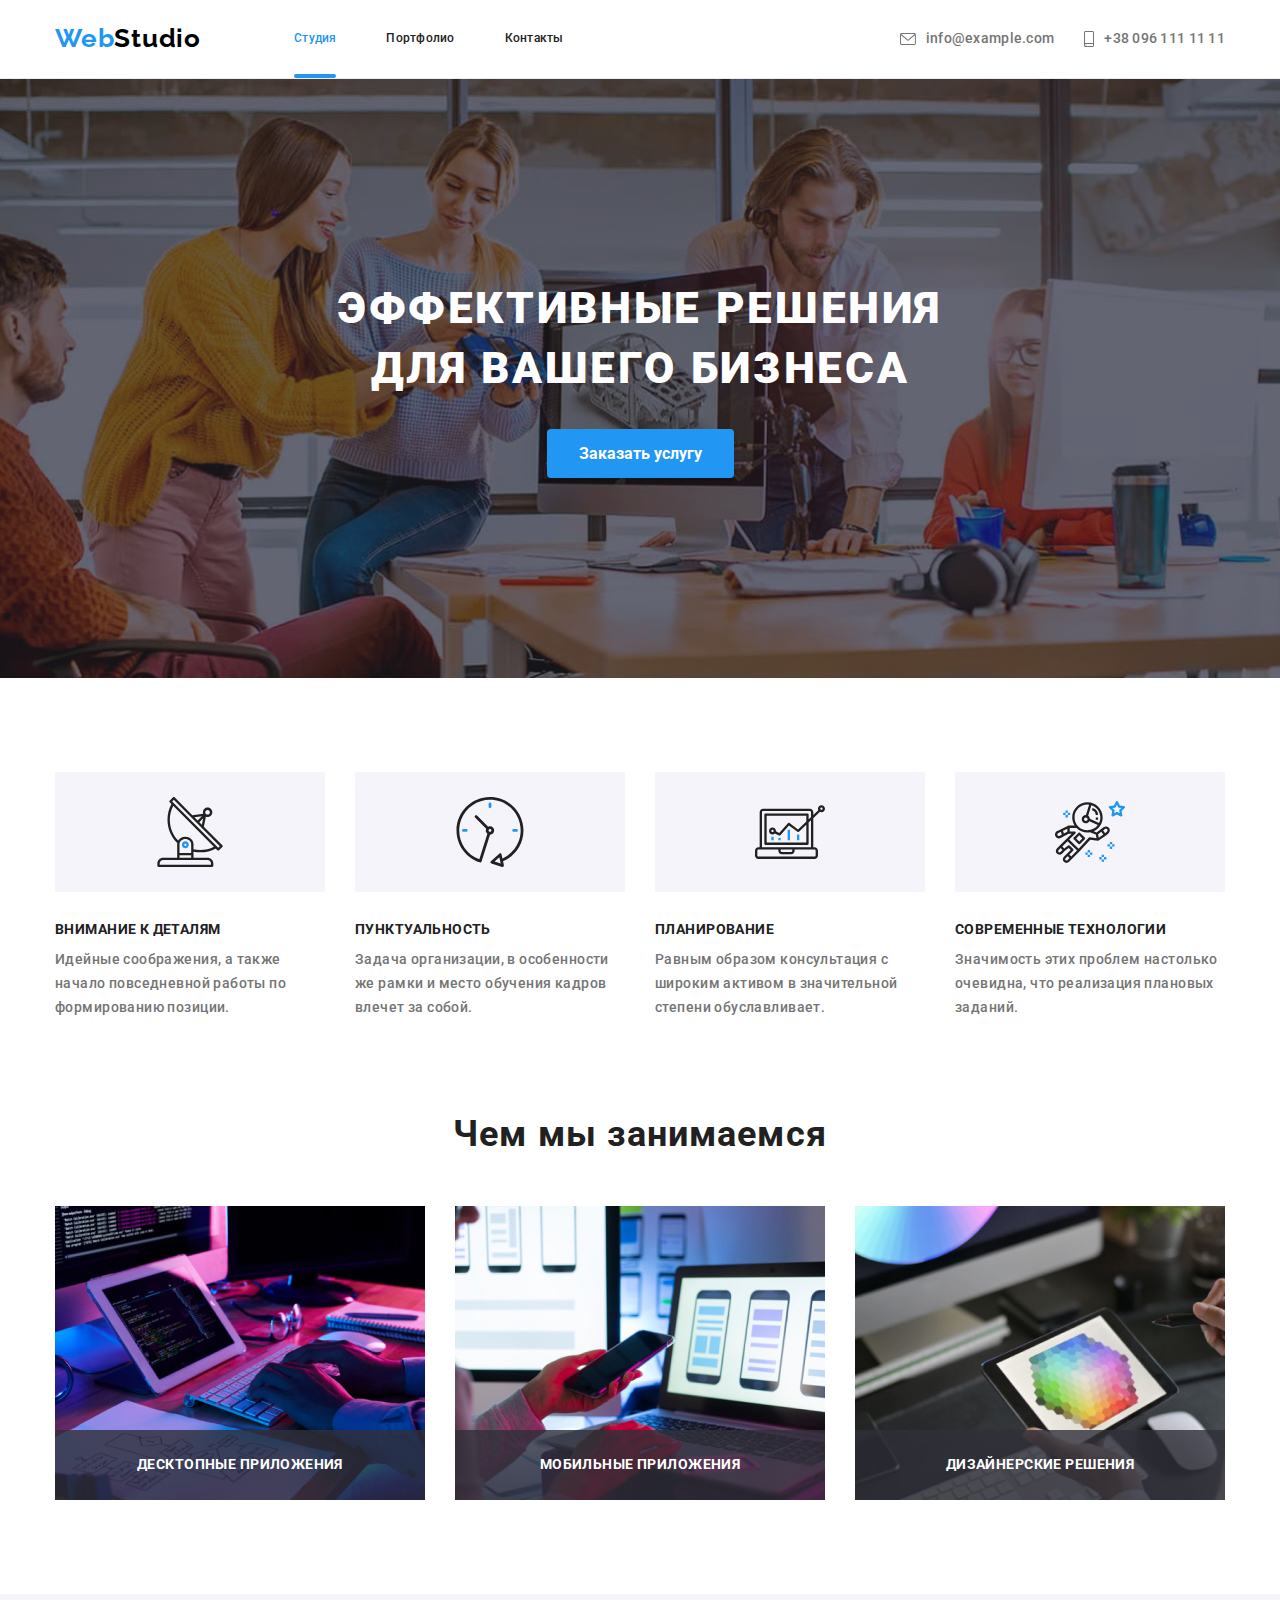
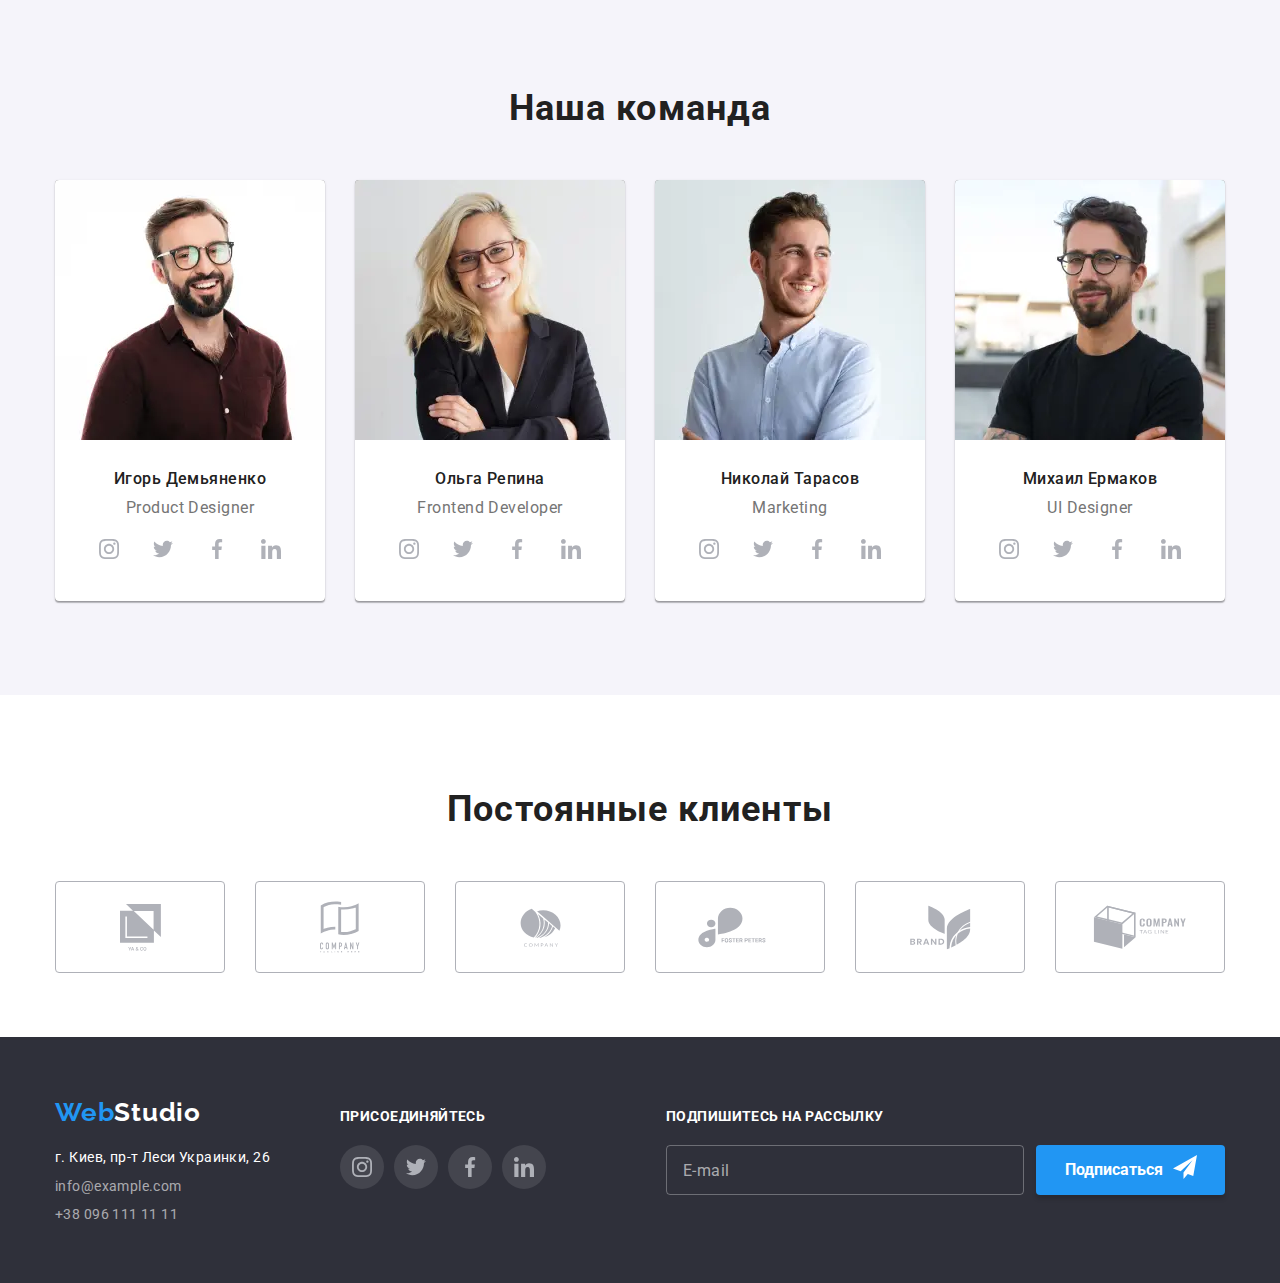
==== commit 69fc64d2: "05051700" ====
--- a/index.html
+++ b/index.html
@@ -170,7 +170,33 @@
             <h2 class="section-title team-caption">Наша команда</h2>
             <ul class="list team-list">
                 <li class="team-list-item">
-                    <img class="team-img" src="./image/igor.jpg" alt="Игорь Демьяненко" width="270" height="260">
+                    <picture>
+                                            
+                                                <source 
+                                                srcset="./image/igor.webp 1x, ./image/igor@2x.webp 2x" 
+                                                media="(min-width: 1200px)"
+                                                type="image/webp" />
+                                                <source 
+                                                srcset="./image/igor-tablet.webp 1x, ./image/igor-tablet@2x.webp 2x" 
+                                                media="(min-width: 768px)"
+                                                type="image/webp" />
+                                                <source 
+                                                srcset="./image/igor-mobile.webp 1x, ./image/igor-mobile@2x.webp 2x" 
+                                                media="(max-width: 767px)"
+                                                type="image/webp" />
+                                            
+                                                <source 
+                                                srcset="./image/igor.jpg 1x, ./image/igor@2x.jpg 2x" 
+                                                media="(min-width: 1200px)" />
+                                                <source 
+                                                srcset="./image/igor-tablet.jpg 1x, ./image/igor-tablet@2x.jpg 2x"
+                                                media="(min-width: 768px)" />
+                                                <source 
+                                                srcset="./image/igor-mobile.jpg 1x, ./image/igor-mobile@2x.jpg 2x" 
+                                                media="(max-width: 767px)" />
+
+                    <img class="team-img" src="" alt="Игорь Демьяненко">
+                    </picture>
                     <div class="team-text">
                         <h3 class="team-name">Игорь Демьяненко</h3>
                         <p class="team-profession" lang="en">Product Designer</p>
@@ -201,7 +227,33 @@
                     </div>
                 </li>
                 <li class="team-list-item">
-                    <img class="team-img" src="./image/olga.jpg" alt="Ольга Репина" width="270" height="260">
+                    <picture>
+                    
+                        <source 
+                        srcset="./image/olga.webp 1x, ./image/olga@2x.webp 2x" 
+                        media="(min-width: 1200px)" 
+                        type="image/webp" />
+                        <source 
+                        srcset="./image/olga-tablet.webp 1x, ./image/olga-tablet@2x.webp 2x" 
+                        media="(min-width: 768px)"
+                        type="image/webp" />
+                        <source 
+                        srcset="./image/olga-mobile.webp 1x, ./image/olga-mobile@2x.webp 2x" 
+                        media="(max-width: 767px)"
+                        type="image/webp" />
+                    
+                        <source 
+                        srcset="./image/olga.jpg 1x, ./image/olga@2x.jpg 2x" 
+                        media="(min-width: 1200px)" />
+                        <source 
+                        srcset="./image/olga-tablet.jpg 1x, ./image/olga-tablet@2x.jpg 2x" 
+                        media="(min-width: 768px)" />
+                        <source 
+                        srcset="./image/olga-mobile.jpg 1x, ./image/olga-mobile@2x.jpg 2x" 
+                        media="(max-width: 767px)" />
+
+                    <img class="team-img" src="" alt="Ольга Репина">
+                    </picture>
                     <div class="team-text">
                         <h3 class="team-name">Ольга Репина</h3>
                         <p class="team-profession" lang="en">Frontend Developer</p>
@@ -232,7 +284,33 @@
                     </div>
                 </li>
                 <li class="team-list-item">
-                    <img class="team-img" src="./image/nikolay.jpg" alt="Николай Тарасов" width="270" height="260">
+                    <picture>
+                        
+                            <source 
+                            srcset="./image/nikolay.webp 1x, ./image/nikolay@2x.webp 2x" 
+                            media="(min-width: 1200px)" 
+                            type="image/webp" />
+                            <source 
+                            srcset="./image/nikolay-tablet.webp 1x, ./image/nikolay-tablet@2x.webp 2x" 
+                            media="(min-width: 768px)"
+                            type="image/webp" />
+                            <source 
+                            srcset="./image/nikolay-mobile.webp 1x, ./image/nikolay-mobile@2x.webp 2x" 
+                            media="(max-width: 767px)"
+                            type="image/webp" />
+                        
+                            <source 
+                            srcset="./image/nikolay.jpg 1x, ./image/nikolay@2x.jpg 2x" 
+                            media="(min-width: 1200px)" />
+                            <source 
+                            srcset="./image/nikolay-tablet.jpg 1x, ./image/nikolay-tablet@2x.jpg 2x" 
+                            media="(min-width: 768px)" />
+                            <source 
+                            srcset="./image/nikolay-mobile.jpg 1x, ./image/nikolay-mobile@2x.jpg 2x" 
+                            media="(max-width: 767px)" />
+
+                    <img class="team-img" src="" alt="Николай Тарасов">
+                    </picture>
                     <div class="team-text">
                         <h3 class="team-name">Николай Тарасов</h3>
                         <p class="team-profession" lang="en">Marketing</p>
@@ -263,7 +341,33 @@
                     </div>
                 </li>
                 <li class="team-list-item">
-                    <img class="team-img" src="./image/mihail.jpg" alt="Михаил Ермаков" width="270" height="260">
+                    <picture>
+                    
+                        <source 
+                        srcset="./image/mihail.webp 1x, ./image/mihail@2x.webp 2x" 
+                        media="(min-width: 1200px)" 
+                        type="image/webp" />
+                        <source 
+                        srcset="./image/mihail-tablet.webp 1x, ./image/mihail-tablet@2x.webp 2x" 
+                        media="(min-width: 768px)"
+                        type="image/webp" />
+                        <source 
+                        srcset="./image/mihail-mobile.webp 1x, ./image/mihail-mobile@2x.webp 2x" 
+                        media="(max-width: 767px)"
+                        type="image/webp" />
+                    
+                        <source 
+                        srcset="./image/mihail.jpg 1x, ./image/mihail@2x.jpg 2x" 
+                        media="(min-width: 1200px)" />
+                        <source 
+                        srcset="./image/mihail-tablet.jpg 1x, ./image/mihail-tablet@2x.jpg 2x" 
+                        media="(min-width: 768px)" />
+                        <source 
+                        srcset="./image/mihail-mobile.jpg 1x, ./image/mihail-mobile@2x.jpg 2x" 
+                        media="(max-width: 767px)" />
+                    
+                    <img class="team-img" src="" alt="Михаил Ермаков">
+                    </picture>
                     <div class="team-text">
                         <h3 class="team-name">Михаил Ермаков</h3>
                         <p class="team-profession" lang="en">UI Designer</p>
--- a/css/main.min.css
+++ b/css/main.min.css
@@ -1,2 +1,2 @@
-:root{--accent-color: #2196f3;--title-color: #212121;--content-color: #757575;--second-content-color: #AFB1B8;--bg-color: #2f303a;--bg-btn-color-portfolio: #f5f4fa;--second-title-color: #ffffff;--first-font-family: "Roboto", sans-serif;--second-font-family: "Raleway", sans-serif}body{font-family:var(--first-font-family);color:var(--title-color)}h1,h2,h3,h4,p{margin-top:0;margin-bottom:0}button{padding:0;border:none;font:inherit;color:inherit;background-color:transparent}ul,ol{margin-top:0;margin-bottom:0;padding-left:0;list-style:none}img{display:block;max-width:100%;height:auto}.list{list-style:none}.link{text-decoration:none}body{font-family:var(--first-font-family);color:var(--title-color)}.section{padding-top:60px;padding-bottom:60px}@media screen and (min-width: 1200px){.section{padding-top:94px;padding-bottom:94px}}.container{padding-left:15px;padding-right:15px}@media screen and (min-width: 480px){.container{width:480px;margin-left:auto;margin-right:auto}}@media screen and (min-width: 768px){.container{width:768px}}@media screen and (min-width: 1200px){.container{width:1200px}}.page-logo{font-family:var(--second-font-family);font-weight:700;font-size:24px;line-height:1.16;letter-spacing:0.03em;color:#2196f3}@media screen and (min-width: 1200px){.page-logo{font-size:26px;line-height:1.19}}.modal-button{display:flex;padding-left:32px;padding-right:32px;padding-top:10px;padding-bottom:10px;margin-left:auto;margin-right:auto;background:var(--accent-color);box-shadow:0px 4px 4px rgba(0,0,0,0.15);border-radius:4px;color:var(--second-title-color);cursor:pointer;font-family:var(--first-font-family);font-style:normal;font-weight:700;font-size:16px;line-height:1.87;transition:background-color 250ms cubic-bezier(0.4, 0, 0.2, 1)}.modal-button:hover,.modal-button:focus{background:#188ce8}.soc-bar{display:flex;justify-content:center}.soc-link{display:flex;width:44px;height:44px;justify-content:center;align-items:center;border-radius:50%;color:var(--second-content-color);transition:background-color 250ms cubic-bezier(0.4, 0, 0.2, 1)}.soc-link:hover,.soc-link:focus{background:var(--accent-color)}.soc-item:not(:last-child){margin-right:10px}.soc-svg{width:20px;height:20px;fill:currentColor}.soc-link:hover .soc-svg,.soc-link:focus .soc-svg{color:#ffffff}.section-title{font-weight:700;font-size:28px;line-height:1.17;text-align:center;letter-spacing:0.03em;font-family:var(--first-font-family);text-align:center;margin-bottom:30px}@media screen and (min-width: 1200px){.section-title{font-size:36px;line-height:1.16;margin-bottom:50px}}.mobile-menu__container{position:relative;padding-bottom:48px;padding-top:48px}.mobile-menu{position:absolute;top:0;left:0;width:100%;height:100vh;background:#ffffff;overflow:auto;transition:opacity 250ms cubic-bezier(0.4, 0, 0.2, 1),visibility 250ms cubic-bezier(0.4, 0, 0.2, 1);opacity:0;visibility:hidden;pointer-events:none}.mobile-menu.is-open{opacity:1;visibility:visible;pointer-events:auto}.mobile-menu__slose-btn{position:absolute;top:10px;right:15px}.mobile-menu__slose-btn:hover,.mobile-menu__slose-btn:focus{fill:var(--accent-color)}.mobile-menu__link{font-weight:500;font-size:40px;line-height:1.175;letter-spacing:.02em;color:var(--title-color)}.mobile-menu__link.current{color:var(--accent-color)}.mobile-menu__list-item:not(:last-child){margin-bottom:32px}.mobile-menu__list{margin-bottom:302px}.mobile-menu__contact_item:not(:last-child){margin-bottom:32px}.mobile-menu__contact{margin-bottom:64px}.mobile-menu__contact_link{font-weight:500;font-size:34px;line-height:1.17647;letter-spacing:.02em;color:var(--accent-color)}.mobile-menu__contact_link_mail{font-weight:500;font-size:24px;line-height:1.16667;letter-spacing:.02em;color:var(--content-color)}.mobile-menu__soc-bar-link{font-weight:500;font-size:18px;line-height:1.22222;letter-spacing:.02em;color:var(--accent-color)}.mobile-menu__soc-bar{display:flex;align-items:center}.mobile-menu__soc-bar-item:not(:first-child){padding-left:10px}.mobile-menu__soc-bar-item:not(:last-child){padding-right:10px}.mobile-menu__soc-bar-item:not(:last-child){border-right:1px solid rgba(33,33,33,0.2)}header{border-bottom:1px solid #ECECEC}.nav-bar{display:none}.header-contact{display:none}.header-container{display:flex;align-items:center}@media screen and (max-width: 768px){.header-container{padding-top:16px;padding-bottom:16px}}.page-logo_span_header{color:#000}.menu-btn{margin-left:auto;line-height:0}.menu-btn__icon:hover,.menu-btn__icon:focus{fill:var(--accent-color)}@media screen and (min-width: 768px){.menu-btn{display:none}.page-logo_header{margin-right:88px}.nav-bar{display:flex;align-items:center}.nav-list{display:flex;align-items:center}.nav-list__item:not(:last-child){margin-right:50px}.nav-list__link{position:relative;display:flex;font-weight:500;font-size:12px;line-height:1.16;letter-spacing:0.02em;color:var(--title-color);padding-top:32px;padding-bottom:32px;transition:color 250ms cubic-bezier(0.4, 0, 0.2, 1)}.nav-list__link:hover,.nav-list__link:focus{color:var(--accent-color)}.nav-list__link.current{color:var(--accent-color)}.nav-list__link.current::after{content:'';position:absolute;left:0;bottom:0;width:100%;height:4px;border-radius:2px;background-color:var(--accent-color)}.header-contact{display:block;margin-left:auto}.contact{display:flex;align-items:center;font-weight:500;font-size:14px;line-height:1.14;letter-spacing:0.02em;color:var(--content-color);transition:color 250ms cubic-bezier(0.4, 0, 0.2, 1)}.contact:hover,.contact:focus{color:var(--accent-color)}.header-contact__item:not(:last-child){margin-bottom:10px}.contact__svg{align-self:center;fill:currentColor;margin-right:10px}.contact:hover .contact__svg,.contact:focus .contact__svg{color:var(--accent-color)}}@media screen and (min-width: 1200px){.page-logo_header{margin-right:93px}.header-contact{display:flex}.header-contact__item:not(:last-child){margin-right:30px;margin-bottom:0}.contact{font-size:14px;line-height:1.14}}.page-footer{background:var(--bg-color);padding-top:60px;padding-bottom:60px}.footer-container{display:flex;flex-direction:column;justify-content:center;align-items:baseline;text-align:center}@media screen and (min-width: 768px){.footer-container{flex-direction:row;text-align:start}}@media screen and (max-width: 768px){.footer-container__item{margin-left:auto;margin-right:auto}.footer-container__item:not(:last-child){margin-bottom:60px}}.page-logo__span_footer{color:var(--second-title-color)}.page-logo_footer-container{margin-bottom:20px}.footer-address-list-item:not(:last-child){margin-bottom:10px}.footer-address-link{font-style:normal;font-weight:400;font-size:14px;line-height:1.71px;letter-spacing:0.03em;color:var(--second-title-color);transition:color 250ms cubic-bezier(0.4, 0, 0.2, 1)}.footer-address-link:hover,.footer-address-link:focus{color:var(--accent-color)}.footer-mail-link{font-style:normal;font-weight:400;font-size:14px;line-height:1.71px;letter-spacing:0.03em;color:rgba(255,255,255,0.6);transition:color 250ms cubic-bezier(0.4, 0, 0.2, 1)}.footer-mail-link:hover,.footer-mail-link:focus{color:var(--accent-color)}.footer-tel-link{font-style:normal;font-weight:400;font-size:14px;line-height:1.71px;letter-spacing:0.03em;color:rgba(255,255,255,0.6);transition:color 250ms cubic-bezier(0.4, 0, 0.2, 1)}.footer-tel-link:hover,.footer-tel-link:focus{color:var(--accent-color)}@media screen and (min-width: 768px){.addres-container{margin-right:70px}}.social-title{font-weight:700;font-size:14px;line-height:1.14;letter-spacing:0.03em;text-transform:uppercase;color:var(--second-title-color);margin-bottom:20px}.soc-link-footer{background-color:rgba(255,255,255,0.1);transition:background-color 250ms cubic-bezier(0.4, 0, 0.2, 1)}.subscribe-box{margin-left:auto}.subscribe-form{display:flex;align-items:center;flex-wrap:wrap}@media screen and (min-width: 768px){.subscribe-form{flex-wrap:nowrap}}.subscribe-input::placeholder{font-weight:400;font-size:16px;line-height:1.25;letter-spacing:0.03em;color:rgba(255,255,255,0.6)}.subscribe-input{width:100%;height:50px;padding-left:16px;align-items:center;background-color:transparent;border:1px solid rgba(255,255,255,0.3);border-radius:4px;font-weight:400;font-size:16px;line-height:1.25;letter-spacing:0.03em;color:var(--second-title-color)}@media screen and (max-width: 768px){.subscribe-input{margin-bottom:20px}}.modal-button-subscribe{padding-left:29px;padding-right:28px}@media screen and (min-width: 768px){.modal-button-subscribe{margin-left:12px}}.subscribe-svg{fill:currentColor;margin-left:10px}.visually-hiden{position:absolute;width:1px;height:1px;margin:-1px;border:0;padding:0;white-space:nowrap;clip-path:inset(100%);clip:rect(0 0 0 0);overflow:hidden}.selection-btn{font-weight:500;font-size:16px;line-height:1.62;text-align:center;letter-spacing:0.03em;color:var(--title-color);background:var(--bg-btn-color-portfolio);border-radius:4px;cursor:pointer;padding-left:22px;padding-right:22px;padding-top:6px;padding-bottom:6px;transition:color 250ms cubic-bezier(0.4, 0, 0.2, 1),box-shadow 250ms cubic-bezier(0.4, 0, 0.2, 1),background-color 250ms cubic-bezier(0.4, 0, 0.2, 1)}.selection-btn:hover,.selection-btn:focus{background:var(--accent-color);color:var(--second-title-color);cursor:pointer;box-shadow:0px 3px 1px rgba(0,0,0,0.1),0px 1px 2px rgba(0,0,0,0.08),0px 2px 2px rgba(0,0,0,0.12)}.container-bar{padding-bottom:50px}.btn-bar{display:flex;justify-content:center;cursor:pointer}.btn-bar-item:not(:last-child){margin-right:8px}.hero-section{padding-top:200px;padding-bottom:200px;background:var(--bg-color);text-align:center;background-image:linear-gradient(to right, rgba(47,48,58,0.4), rgba(47,48,58,0.4)),url(../image/background-mobile.jpg);background-repeat:no-repeat;background-position:center;background-size:cover}@media screen and (min-width: 768px){.hero-section{background-image:linear-gradient(to right, rgba(47,48,58,0.4), rgba(47,48,58,0.4)),url(../image/background-tablet.jpg)}}@media screen and (min-width: 1200px){.hero-section{background-image:linear-gradient(to right, rgba(47,48,58,0.4), rgba(47,48,58,0.4)),url(../image/background.jpg)}}.top-caption{font-weight:900;font-size:26px;line-height:1.61;letter-spacing:0.06em;text-transform:uppercase;text-align:center;color:var(--second-title-color)}@media screen and (min-width: 1200px){.top-caption{font-size:44px;line-height:1.36}}.modal-button-hero{margin-top:30px}.about-section{display:none}@media screen and (min-width: 1200px){.about-section{display:block;padding-top:0}.about-list{display:flex;justify-content:center}.about-list-item{position:relative}.about-list-item:not(:last-child){margin-right:30px}.about-overlay{font-family:var(--first-font-family);font-weight:700;font-size:14px;line-height:1.14;text-align:center;letter-spacing:0.03em;text-transform:uppercase;color:var(--second-title-color);background:rgba(47,48,58,0.8);width:100%;height:70px;padding-top:27px;padding-bottom:27px;position:absolute;bottom:0%;right:0%}}.specificity-section{justify-content:center}.specificity-list{display:block;margin-right:-30px;margin-bottom:-30px}@media screen and (min-width: 768px){.specificity-list{display:flex;flex-wrap:wrap}}.specificity-list-item{width:100%}.specificity-list-item:not(:last-child){margin-bottom:30px}@media screen and (min-width: 480px){.specificity-list-item{width:450px}}@media screen and (min-width: 768px){.specificity-list-item{width:354px}.specificity-list-item:not(:last-child){margin-right:30px;margin-bottom:30px}}@media screen and (min-width: 1200px){.specificity-list-item{width:270px}.specificity-list-item:not(:last-child){margin-right:30px;margin-bottom:0}}.spc-div{display:flex;height:120px;width:100%;background-color:#f5f4fa;margin-bottom:30px;justify-content:center;align-items:center}.spc-svg{height:70px;width:70px}.specificity-list-caption{font-weight:700;font-size:14px;line-height:1.14;letter-spacing:0.03em;text-transform:uppercase;margin-bottom:10px;color:var(--title-color)}.specificity-content{font-weight:500;font-size:14px;line-height:1.71;letter-spacing:0.03em;color:var(--content-color)}.team-section{background:#F5F4FA}.team-list{display:flex;flex-wrap:wrap;justify-content:center}.team-list-item{background:var(--content-color);box-shadow:0px 1px 3px rgba(0,0,0,0.12),0px 1px 1px rgba(0,0,0,0.14),0px 2px 1px rgba(0,0,0,0.2);border-radius:4px 4px 4px 4px}.team-list-item:not(:last-child){margin-bottom:30px}@media screen and (min-width: 768px){.team-list-item:nth-child(2n+1){margin-right:30px}.team-list-item:nth-last-child(-n+2){margin-bottom:0}}@media screen and (min-width: 1200px){.team-list-item:not(:last-child){margin-right:30px;margin-bottom:0}}.team-profession{margin-bottom:10px}.team-img{border-radius:4px 4px 0px 0px}.team-text{padding-top:30px;padding-bottom:30px;background:#ffffff;border-radius:0px 0px 4px 4px}.team-name{margin-bottom:10px;font-weight:500;font-size:16px;line-height:1.18;text-align:center;letter-spacing:0.03em}.team-profession{font-weight:400;font-size:16px;line-height:1.18;text-align:center;letter-spacing:0.03em;color:var(--content-color)}.progects{display:flex;flex-wrap:wrap;justify-content:center;align-items:center;margin-bottom:-30px;margin-right:-30px}.progect-item{margin-bottom:30px;margin-right:30px}@media screen and (min-width: 1200px){.progect-item{margin-bottom:0}}.progect-link{display:flex;justify-content:center;align-items:center;width:170px;height:92px;color:var(--second-content-color);border-radius:4px;border:solid 1px;transition:color 250ms cubic-bezier(0.4, 0, 0.2, 1),border-color 250ms cubic-bezier(0.4, 0, 0.2, 1)}.progect-link:hover,.progect-link:focus{color:var(--accent-color)}.progect-svg{fill:currentColor}.progect-link:hover .progect-svg,.progect-link:focus .progect-svg{color:var(--accent-color)}.portfolio-caption{margin-bottom:4px;font-weight:700;font-size:18px;line-height:2;letter-spacing:0.06em;color:var(--title-color)}.portfolio-category{font-weight:normal;font-size:16px;line-height:1.87;letter-spacing:0.03em;color:var(--content-color)}.portfolio-list{display:flex;flex-wrap:wrap}.portfolio-list-item{width:370px;margin-right:30px;margin-bottom:30px}.portfolio-list-item:nth-last-child(-n+3){margin-bottom:0}.portfolio-list-item:nth-child(3n){margin-right:0}.portfolio-text-box{padding-top:20px;padding-bottom:20px;padding-left:24px;padding-right:24px;border-right:1px solid #eeeeee;border-left:1px solid #eeeeee;border-bottom:1px solid #eeeeee}.portfolio-link{transition:box-shadow 250ms cubic-bezier(0.4, 0, 0.2, 1)}.portfolio-link:hover,.portfolio-link:focus{display:block;box-shadow:0px 1px 1px rgba(0,0,0,0.12),0px 4px 4px rgba(0,0,0,0.06),1px 4px 6px rgba(0,0,0,0.16)}.overlay-container{position:relative;overflow:hidden}.overlay{font-family:var(--first-font-family);color:var(--second-title-color);font-weight:400;font-size:18px;line-height:1.55;letter-spacing:0.03em;padding-left:24px;padding-right:24px;padding-top:63px;padding-bottom:63px;position:absolute;top:0%;left:0%;width:100%;height:100%;background:rgba(33,150,243,0.9);overflow:auto;transform:translateY(100%);transition:transform 250ms cubic-bezier(0.4, 0, 0.2, 1)}.portfolio-link:hover .overlay,.portfolio-link:focus .overlay{transform:translateY(0%)}.backdrop{position:fixed;left:0%;top:0%;width:100vw;height:100vh;background:rgba(0,0,0,0.2);transition:opacity 250ms cubic-bezier(0.4, 0, 0.2, 1),visibility 250ms cubic-bezier(0.4, 0, 0.2, 1)}.backdrop.is-hidden{opacity:0;visibility:hidden;pointer-events:none}.modal{display:block;padding:40px;position:absolute;top:50%;left:50%;transform:translate(-50%, -50%);width:370px;background:#FFFFFF;border-radius:4px 4px 4px 4px}@media screen and (min-width: 1200px){.modal{width:528px}}.backdrop-modal-button{position:absolute;top:8px;right:8px;width:30px;height:30px;border-radius:50%;border:1px solid rgba(0,0,0,0.1);justify-content:center;align-items:center;color:#000;cursor:pointer}.modal-button-svg{fill:currentColor;transition:fill 250ms cubic-bezier(0.4, 0, 0.2, 1)}.backdrop-modal-button:hover .modal-button-svg,.backdrop-modal-button:focus .modal-button-svg{fill:var(--accent-color)}.modal-form{font-weight:400}.modal-title{margin-bottom:12px;font-family:var(--first-font-family);font-weight:700;font-size:20px;line-height:1.15;text-align:center;letter-spacing:0.03em;color:var(--title-color)}.modal-label{display:inline-block;margin-bottom:4px;font-size:12px;line-height:1.16;letter-spacing:0.01em;color:var(--content-color)}.modal-input-box{position:relative;width:100%;height:100%;margin-bottom:10px}.modal-imput{padding-left:42px;width:100%;height:40px;border:1px solid rgba(33,33,33,0.2);box-sizing:border-box;border-radius:4px;transition:border-color 250ms cubic-bezier(0.4, 0, 0.2, 1)}.modal-imput:focus{outline:none;border-color:var(--accent-color)}.modal-input-svg{position:absolute;top:50%;transform:translateY(-50%);left:12px;fill:#212121;transition:fill 250ms cubic-bezier(0.4, 0, 0.2, 1)}.modal-imput:focus+.modal-input-svg{fill:var(--accent-color)}.modal-comment{padding-top:12px;padding-bottom:12px;padding-left:16px;padding-right:16px;margin-bottom:20px;width:100%;height:120px;border:1px solid rgba(33,33,33,0.2);box-sizing:border-box;border-radius:4px;resize:none;transition:border-color 250ms cubic-bezier(0.4, 0, 0.2, 1)}.modal-comment:focus{outline:none;border-color:var(--accent-color)}.modal-comment::placeholder{font-weight:400;font-size:14px;line-height:16px;letter-spacing:0.01em;color:rgba(117,117,117,0.5)}.conditions-box{display:flex;justify-content:center;align-items:center;margin-bottom:30px;font-size:12px;line-height:1.16;letter-spacing:0.01em;color:var(--content-color);margin-bottom:30px}.conditions-link{margin-left:4px;color:#2196F3}.codition-label{display:flex;align-items:center}.codition-label::before{content:"";display:inline-block;width:16px;height:15px;border-radius:4px;border:2px solid #212121;margin-right:9px;transform:background-color 250ms cubic-bezier(0.4, 0, 0.2, 1)}.conditions-check:checked+.codition-label::before{background-color:var(--accent-color);background-image:url(../image/checked.svg);background-repeat:no-repeat;background-position:50% 50%;border:0}.conditions-check:hover+.codition-label::before,.conditions-check:focus+.codition-label::before{border-color:var(--accent-color)}
+:root{--accent-color: #2196f3;--title-color: #212121;--content-color: #757575;--second-content-color: #AFB1B8;--bg-color: #2f303a;--bg-btn-color-portfolio: #f5f4fa;--second-title-color: #ffffff;--first-font-family: "Roboto", sans-serif;--second-font-family: "Raleway", sans-serif}body{font-family:var(--first-font-family);color:var(--title-color)}h1,h2,h3,h4,p{margin-top:0;margin-bottom:0}button{padding:0;border:none;font:inherit;color:inherit;background-color:transparent}ul,ol{margin-top:0;margin-bottom:0;padding-left:0;list-style:none}img{display:block;max-width:100%;height:auto}.list{list-style:none}.link{text-decoration:none}body{font-family:var(--first-font-family);color:var(--title-color)}.section{padding-top:60px;padding-bottom:60px}@media screen and (min-width: 1200px){.section{padding-top:94px;padding-bottom:94px}}.container{padding-left:15px;padding-right:15px}@media screen and (min-width: 480px){.container{width:480px;margin-left:auto;margin-right:auto}}@media screen and (min-width: 768px){.container{width:768px}}@media screen and (min-width: 1200px){.container{width:1200px}}.page-logo{font-family:var(--second-font-family);font-weight:700;font-size:24px;line-height:1.16;letter-spacing:0.03em;color:#2196f3}@media screen and (min-width: 1200px){.page-logo{font-size:26px;line-height:1.19}}.modal-button{display:flex;padding-left:32px;padding-right:32px;padding-top:10px;padding-bottom:10px;margin-left:auto;margin-right:auto;background:var(--accent-color);box-shadow:0px 4px 4px rgba(0,0,0,0.15);border-radius:4px;color:var(--second-title-color);cursor:pointer;font-family:var(--first-font-family);font-style:normal;font-weight:700;font-size:16px;line-height:1.87;transition:background-color 250ms cubic-bezier(0.4, 0, 0.2, 1)}.modal-button:hover,.modal-button:focus{background:#188ce8}.soc-bar{display:flex;justify-content:center}.soc-link{display:flex;width:44px;height:44px;justify-content:center;align-items:center;border-radius:50%;color:var(--second-content-color);transition:background-color 250ms cubic-bezier(0.4, 0, 0.2, 1)}.soc-link:hover,.soc-link:focus{background:var(--accent-color)}.soc-item:not(:last-child){margin-right:10px}.soc-svg{width:20px;height:20px;fill:currentColor}.soc-link:hover .soc-svg,.soc-link:focus .soc-svg{color:#ffffff}.section-title{font-weight:700;font-size:28px;line-height:1.17;text-align:center;letter-spacing:0.03em;font-family:var(--first-font-family);text-align:center;margin-bottom:30px}@media screen and (min-width: 1200px){.section-title{font-size:36px;line-height:1.16;margin-bottom:50px}}.mobile-menu__container{position:relative;padding-bottom:48px;padding-top:48px}.mobile-menu{position:absolute;top:0;left:0;width:100%;height:100vh;background:#ffffff;overflow:auto;transition:opacity 250ms cubic-bezier(0.4, 0, 0.2, 1),visibility 250ms cubic-bezier(0.4, 0, 0.2, 1);opacity:0;visibility:hidden;pointer-events:none}.mobile-menu.is-open{opacity:1;visibility:visible;pointer-events:auto;z-index:2}.mobile-menu__slose-btn{position:absolute;top:10px;right:15px}.mobile-menu__slose-btn:hover,.mobile-menu__slose-btn:focus{fill:var(--accent-color)}.mobile-menu__link{font-weight:500;font-size:40px;line-height:1.175;letter-spacing:.02em;color:var(--title-color)}.mobile-menu__link.current{color:var(--accent-color)}.mobile-menu__list-item:not(:last-child){margin-bottom:32px}.mobile-menu__list{margin-bottom:302px}.mobile-menu__contact_item:not(:last-child){margin-bottom:32px}.mobile-menu__contact{margin-bottom:64px}.mobile-menu__contact_link{font-weight:500;font-size:34px;line-height:1.17647;letter-spacing:.02em;color:var(--accent-color)}.mobile-menu__contact_link_mail{font-weight:500;font-size:24px;line-height:1.16667;letter-spacing:.02em;color:var(--content-color)}.mobile-menu__soc-bar-link{font-weight:500;font-size:18px;line-height:1.22222;letter-spacing:.02em;color:var(--accent-color)}.mobile-menu__soc-bar{display:flex;align-items:center}.mobile-menu__soc-bar-item:not(:first-child){padding-left:10px}.mobile-menu__soc-bar-item:not(:last-child){padding-right:10px}.mobile-menu__soc-bar-item:not(:last-child){border-right:1px solid rgba(33,33,33,0.2)}header{border-bottom:1px solid #ECECEC}.nav-bar{display:none}.header-contact{display:none}.header-container{display:flex;align-items:center}@media screen and (max-width: 768px){.header-container{padding-top:16px;padding-bottom:16px}}.page-logo_span_header{color:#000}.menu-btn{margin-left:auto;line-height:0}.menu-btn__icon:hover,.menu-btn__icon:focus{fill:var(--accent-color)}@media screen and (min-width: 768px){.menu-btn{display:none}.page-logo_header{margin-right:88px}.nav-bar{display:flex;align-items:center}.nav-list{display:flex;align-items:center}.nav-list__item:not(:last-child){margin-right:50px}.nav-list__link{position:relative;display:flex;font-weight:500;font-size:12px;line-height:1.16;letter-spacing:0.02em;color:var(--title-color);padding-top:32px;padding-bottom:32px;transition:color 250ms cubic-bezier(0.4, 0, 0.2, 1)}.nav-list__link:hover,.nav-list__link:focus{color:var(--accent-color)}.nav-list__link.current{color:var(--accent-color)}.nav-list__link.current::after{content:'';position:absolute;left:0;bottom:0;width:100%;height:4px;border-radius:2px;background-color:var(--accent-color)}.header-contact{display:block;margin-left:auto}.contact{display:flex;align-items:center;font-weight:500;font-size:14px;line-height:1.14;letter-spacing:0.02em;color:var(--content-color);transition:color 250ms cubic-bezier(0.4, 0, 0.2, 1)}.contact:hover,.contact:focus{color:var(--accent-color)}.header-contact__item:not(:last-child){margin-bottom:10px}.contact__svg{align-self:center;fill:currentColor;margin-right:10px}.contact:hover .contact__svg,.contact:focus .contact__svg{color:var(--accent-color)}}@media screen and (min-width: 1200px){.page-logo_header{margin-right:93px}.header-contact{display:flex}.header-contact__item:not(:last-child){margin-right:30px;margin-bottom:0}.contact{font-size:14px;line-height:1.14}}.page-footer{background:var(--bg-color);padding-top:60px;padding-bottom:60px}.footer-container{display:flex;flex-direction:column;justify-content:center;align-items:baseline;text-align:center}@media screen and (min-width: 768px){.footer-container{flex-wrap:wrap;flex-direction:row}}@media screen and (min-width: 1200px){.footer-container{text-align:start}}@media screen and (max-width: 1200px){.footer-container__item{margin-left:auto;margin-right:auto}.footer-container__item:not(:last-child){margin-bottom:60px}}.page-logo__span_footer{color:var(--second-title-color)}.page-logo_footer-container{margin-bottom:20px}.footer-address-list-item:not(:last-child){margin-bottom:10px}.footer-address-link{font-style:normal;font-weight:400;font-size:14px;line-height:1.71px;letter-spacing:0.03em;color:var(--second-title-color);transition:color 250ms cubic-bezier(0.4, 0, 0.2, 1)}.footer-address-link:hover,.footer-address-link:focus{color:var(--accent-color)}.footer-mail-link{font-style:normal;font-weight:400;font-size:14px;line-height:1.71px;letter-spacing:0.03em;color:rgba(255,255,255,0.6);transition:color 250ms cubic-bezier(0.4, 0, 0.2, 1)}.footer-mail-link:hover,.footer-mail-link:focus{color:var(--accent-color)}.footer-tel-link{font-style:normal;font-weight:400;font-size:14px;line-height:1.71px;letter-spacing:0.03em;color:rgba(255,255,255,0.6);transition:color 250ms cubic-bezier(0.4, 0, 0.2, 1)}.footer-tel-link:hover,.footer-tel-link:focus{color:var(--accent-color)}@media screen and (min-width: 768px){.addres-container{margin-right:70px}}.social-title{font-weight:700;font-size:14px;line-height:1.14;letter-spacing:0.03em;text-transform:uppercase;color:var(--second-title-color);margin-bottom:20px}.soc-link-footer{background-color:rgba(255,255,255,0.1);transition:background-color 250ms cubic-bezier(0.4, 0, 0.2, 1)}@media screen and (max-width: 480px){.subscribe-box{width:100%}}@media screen and (min-width: 1200px){.subscribe-box{margin-left:auto}}.subscribe-form{display:flex;align-items:center;justify-items:center;flex-direction:column}@media screen and (min-width: 1200px){.subscribe-form{flex-direction:row}}.subscribe-input::placeholder{font-weight:400;font-size:16px;line-height:1.25;letter-spacing:0.03em;color:rgba(255,255,255,0.6)}.subscribe-input{width:100%;height:50px;padding-left:16px;align-items:center;background-color:transparent;border:1px solid rgba(255,255,255,0.3);border-radius:4px;font-weight:400;font-size:16px;line-height:1.25;letter-spacing:0.03em;color:var(--second-title-color)}@media screen and (min-width: 480px){.subscribe-input{width:450px}}@media screen and (min-width: 1200px){.subscribe-input{width:358px}}@media screen and (max-width: 1200px){.subscribe-input{margin-bottom:20px}}.modal-button-subscribe{padding-left:29px;padding-right:28px}@media screen and (min-width: 1200px){.modal-button-subscribe{margin-left:12px}}.subscribe-svg{fill:currentColor;margin-left:10px}.visually-hiden{position:absolute;width:1px;height:1px;margin:-1px;border:0;padding:0;white-space:nowrap;clip-path:inset(100%);clip:rect(0 0 0 0);overflow:hidden}.selection-btn{font-weight:500;font-size:16px;line-height:1.62;text-align:center;letter-spacing:0.03em;color:var(--title-color);background:var(--bg-btn-color-portfolio);border-radius:4px;cursor:pointer;padding-left:22px;padding-right:22px;padding-top:6px;padding-bottom:6px;transition:color 250ms cubic-bezier(0.4, 0, 0.2, 1),box-shadow 250ms cubic-bezier(0.4, 0, 0.2, 1),background-color 250ms cubic-bezier(0.4, 0, 0.2, 1)}.selection-btn:hover,.selection-btn:focus{background:var(--accent-color);color:var(--second-title-color);cursor:pointer;box-shadow:0px 3px 1px rgba(0,0,0,0.1),0px 1px 2px rgba(0,0,0,0.08),0px 2px 2px rgba(0,0,0,0.12)}.container-bar{padding-bottom:50px}.btn-bar{display:flex;flex-wrap:wrap;cursor:pointer}@media screen and (min-width: 768px){.btn-bar{justify-content:center}}.btn-bar-item{margin-bottom:15px}.btn-bar-item:not(:last-child){margin-right:8px}@media screen and (min-width: 768px){.btn-bar-item{margin-bottom:0}}.hero-section{padding-top:200px;padding-bottom:200px;background:var(--bg-color);text-align:center;background-image:linear-gradient(to right, rgba(47,48,58,0.4), rgba(47,48,58,0.4)),url(../image/background-mobile.jpg);background-repeat:no-repeat;background-position:center;background-size:cover}@media screen and (min-width: 768px){.hero-section{background-image:linear-gradient(to right, rgba(47,48,58,0.4), rgba(47,48,58,0.4)),url(../image/background-tablet.jpg)}}@media screen and (min-width: 1200px){.hero-section{background-image:linear-gradient(to right, rgba(47,48,58,0.4), rgba(47,48,58,0.4)),url(../image/background.jpg)}}.top-caption{font-weight:900;font-size:26px;line-height:1.61;letter-spacing:0.06em;text-transform:uppercase;text-align:center;color:var(--second-title-color)}@media screen and (min-width: 1200px){.top-caption{font-size:44px;line-height:1.36}}.modal-button-hero{margin-top:30px}.about-section{display:none}@media screen and (min-width: 1200px){.about-section{display:block;padding-top:0}.about-list{display:flex;justify-content:center}.about-list-item{position:relative}.about-list-item:not(:last-child){margin-right:30px}.about-overlay{font-family:var(--first-font-family);font-weight:700;font-size:14px;line-height:1.14;text-align:center;letter-spacing:0.03em;text-transform:uppercase;color:var(--second-title-color);background:rgba(47,48,58,0.8);width:100%;height:70px;padding-top:27px;padding-bottom:27px;position:absolute;bottom:0%;right:0%}}.specificity-section{justify-content:center}.specificity-list{display:flex;flex-direction:column;width:100%}@media screen and (min-width: 768px){.specificity-list{flex-direction:row;flex-wrap:wrap}}.specificity-list-item{width:100%}.specificity-list-item:not(:last-child){margin-bottom:30px}@media screen and (min-width: 480px){.specificity-list-item{width:450px}}@media screen and (min-width: 768px){.specificity-list-item{width:354px}.specificity-list-item:nth-child(2n+1){margin-right:30px}.specificity-list-item:nth-last-child(-n+2){margin-bottom:0}}@media screen and (min-width: 1200px){.specificity-list-item{width:270px}.specificity-list-item:not(:last-child){margin-right:30px;margin-bottom:0}}.spc-div{display:flex;height:120px;width:100%;background-color:#f5f4fa;margin-bottom:30px;justify-content:center;align-items:center}.spc-svg{height:70px;width:70px}.specificity-list-caption{font-weight:700;font-size:14px;line-height:1.14;letter-spacing:0.03em;text-transform:uppercase;margin-bottom:10px;text-align:center;color:var(--title-color)}@media screen and (min-width: 768px){.specificity-list-caption{text-align:start}}.specificity-content{font-weight:500;font-size:14px;line-height:1.71;letter-spacing:0.03em;color:var(--content-color)}.team-section{background:#F5F4FA}.team-list{display:flex;flex-wrap:wrap;justify-content:center}.team-list-item{background:var(--content-color);box-shadow:0px 1px 3px rgba(0,0,0,0.12),0px 1px 1px rgba(0,0,0,0.14),0px 2px 1px rgba(0,0,0,0.2);border-radius:4px 4px 4px 4px}.team-list-item:not(:last-child){margin-bottom:30px}@media screen and (min-width: 768px){.team-list-item:nth-child(2n+1){margin-right:30px}.team-list-item:nth-last-child(-n+2){margin-bottom:0}}@media screen and (min-width: 1200px){.team-list-item:not(:last-child){margin-right:30px;margin-bottom:0}}.team-profession{margin-bottom:10px}.team-img{border-radius:4px 4px 0px 0px}.team-text{padding-top:30px;padding-bottom:30px;background:#ffffff;border-radius:0px 0px 4px 4px}.team-name{margin-bottom:10px;font-weight:500;font-size:16px;line-height:1.18;text-align:center;letter-spacing:0.03em}.team-profession{font-weight:400;font-size:16px;line-height:1.18;text-align:center;letter-spacing:0.03em;color:var(--content-color)}.progects{display:flex;flex-wrap:wrap;justify-content:center;align-items:center;margin-bottom:-30px}@media screen and (min-width: 480px){.progects{margin-right:-30px}}.progect-item{margin-bottom:30px;margin-right:30px}@media screen and (min-width: 480px){.progect-item{width:210px}}@media screen and (min-width: 768px){.progect-item{width:226px}}@media screen and (min-width: 1200px){.progect-item{margin-bottom:0;width:170px}}@media screen and (max-width: 479px){.progect-item{flex-basis:calc((100% - 60px) / 2)}.progect-item:nth-child(2n){margin-right:0}}.progect-link{display:flex;justify-content:center;align-items:center;height:92px;color:var(--second-content-color);border-radius:4px;border:solid 1px;transition:color 250ms cubic-bezier(0.4, 0, 0.2, 1),border-color 250ms cubic-bezier(0.4, 0, 0.2, 1)}.progect-link:hover,.progect-link:focus{color:var(--accent-color)}.progect-svg{fill:currentColor}.progect-link:hover .progect-svg,.progect-link:focus .progect-svg{color:var(--accent-color)}.portfolio-caption{margin-bottom:4px;font-weight:700;font-size:18px;line-height:2;letter-spacing:0.06em;color:var(--title-color)}.portfolio-category{font-weight:normal;font-size:16px;line-height:1.87;letter-spacing:0.03em;color:var(--content-color)}.portfolio-list{display:flex;flex-wrap:wrap;margin-bottom:-30px}@media screen and (min-width: 768px){.portfolio-list{margin-right:-30px}}.portfolio-list-item{margin-bottom:30px}@media screen and (min-width: 768px){.portfolio-list-item{margin-right:30px}.portfolio-list-item:nth-child(2n){margin-right:0}}.portfolio-text-box{padding-top:20px;padding-bottom:20px;padding-left:24px;padding-right:24px;border-right:1px solid #eeeeee;border-left:1px solid #eeeeee;border-bottom:1px solid #eeeeee}.portfolio-link{transition:box-shadow 250ms cubic-bezier(0.4, 0, 0.2, 1)}.portfolio-link:hover,.portfolio-link:focus{display:block;box-shadow:0px 1px 1px rgba(0,0,0,0.12),0px 4px 4px rgba(0,0,0,0.06),1px 4px 6px rgba(0,0,0,0.16)}.overlay-container{position:relative;overflow:hidden}.overlay{font-family:var(--first-font-family);color:var(--second-title-color);font-weight:400;font-size:18px;line-height:1.55;letter-spacing:0.03em;padding-left:24px;padding-right:24px;padding-top:63px;padding-bottom:63px;position:absolute;top:0%;left:0%;width:100%;height:100%;background:rgba(33,150,243,0.9);overflow:auto;transform:translateY(100%);transition:transform 250ms cubic-bezier(0.4, 0, 0.2, 1)}.portfolio-link:hover .overlay,.portfolio-link:focus .overlay{transform:translateY(0%)}.backdrop{position:fixed;left:0%;top:0%;width:100vw;height:100vh;background:rgba(0,0,0,0.2);transition:opacity 250ms cubic-bezier(0.4, 0, 0.2, 1),visibility 250ms cubic-bezier(0.4, 0, 0.2, 1)}.backdrop.is-hidden{opacity:0;visibility:hidden;pointer-events:none}.modal{display:block;width:100%;padding:calc(17.77 \ 2);position:absolute;top:50%;left:50%;transform:translate(-50%, -50%);background:#FFFFFF;border-radius:4px 4px 4px 4px}@media screen and (min-width: 480px){.modal{padding:40px;width:450px}}@media screen and (min-width: 1200px){.modal{width:528px}}.backdrop-modal-button{position:absolute;top:8px;right:8px;width:30px;height:30px;border-radius:50%;border:1px solid rgba(0,0,0,0.1);justify-content:center;align-items:center;color:#000;cursor:pointer}.modal-button-svg{fill:currentColor;transition:fill 250ms cubic-bezier(0.4, 0, 0.2, 1)}.backdrop-modal-button:hover .modal-button-svg,.backdrop-modal-button:focus .modal-button-svg{fill:var(--accent-color)}.modal-form{font-weight:400}.modal-title{margin-bottom:12px;font-family:var(--first-font-family);font-weight:700;font-size:20px;line-height:1.15;text-align:center;letter-spacing:0.03em;color:var(--title-color)}.modal-label{display:inline-block;margin-bottom:4px;font-size:12px;line-height:1.16;letter-spacing:0.01em;color:var(--content-color)}.modal-input-box{position:relative;width:100%;height:100%;margin-bottom:10px}.modal-imput{padding-left:42px;width:100%;height:40px;border:1px solid rgba(33,33,33,0.2);box-sizing:border-box;border-radius:4px;transition:border-color 250ms cubic-bezier(0.4, 0, 0.2, 1)}.modal-imput:focus{outline:none;border-color:var(--accent-color)}.modal-input-svg{position:absolute;top:50%;transform:translateY(-50%);left:12px;fill:#212121;transition:fill 250ms cubic-bezier(0.4, 0, 0.2, 1)}.modal-imput:focus+.modal-input-svg{fill:var(--accent-color)}.modal-comment{padding-top:12px;padding-bottom:12px;padding-left:16px;padding-right:16px;margin-bottom:20px;width:100%;height:120px;border:1px solid rgba(33,33,33,0.2);box-sizing:border-box;border-radius:4px;resize:none;transition:border-color 250ms cubic-bezier(0.4, 0, 0.2, 1)}.modal-comment:focus{outline:none;border-color:var(--accent-color)}.modal-comment::placeholder{font-weight:400;font-size:14px;line-height:16px;letter-spacing:0.01em;color:rgba(117,117,117,0.5)}.conditions-box{display:flex;justify-content:center;align-items:center;margin-bottom:30px;font-size:12px;line-height:1.16;letter-spacing:0.01em;color:var(--content-color);margin-bottom:30px}@media screen and (min-width: 1200px){.conditions-box{font-size:14px;line-height:2}}.conditions-link{margin-left:4px;color:#2196F3}.codition-label{display:flex;align-items:center}.codition-label::before{content:"";display:inline-block;width:16px;height:15px;border-radius:4px;border:2px solid #212121;margin-right:9px;transform:background-color 250ms cubic-bezier(0.4, 0, 0.2, 1)}.conditions-check:checked+.codition-label::before{background-color:var(--accent-color);background-image:url(../image/checked.svg);background-repeat:no-repeat;background-position:50% 50%;border:0}.conditions-check:hover+.codition-label::before,.conditions-check:focus+.codition-label::before{border-color:var(--accent-color)}
 /*# sourceMappingURL=main.min.css.map */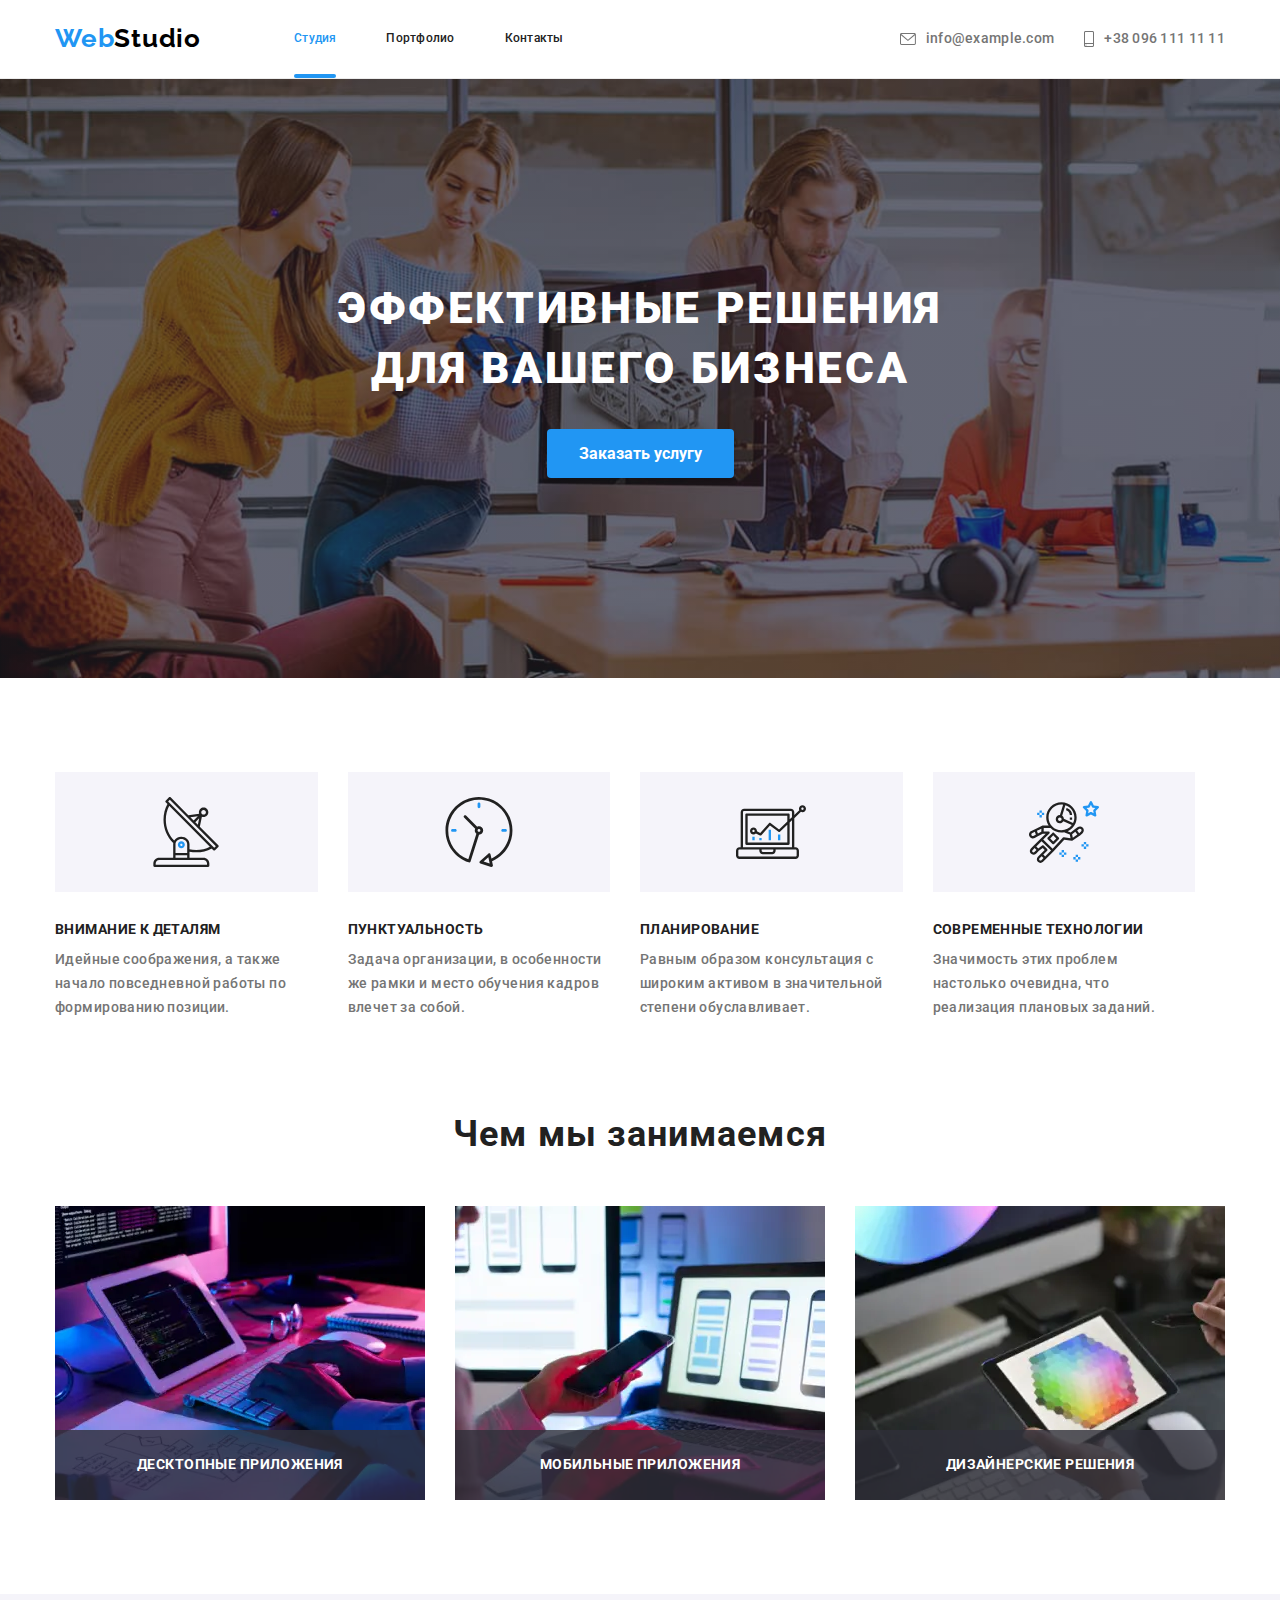
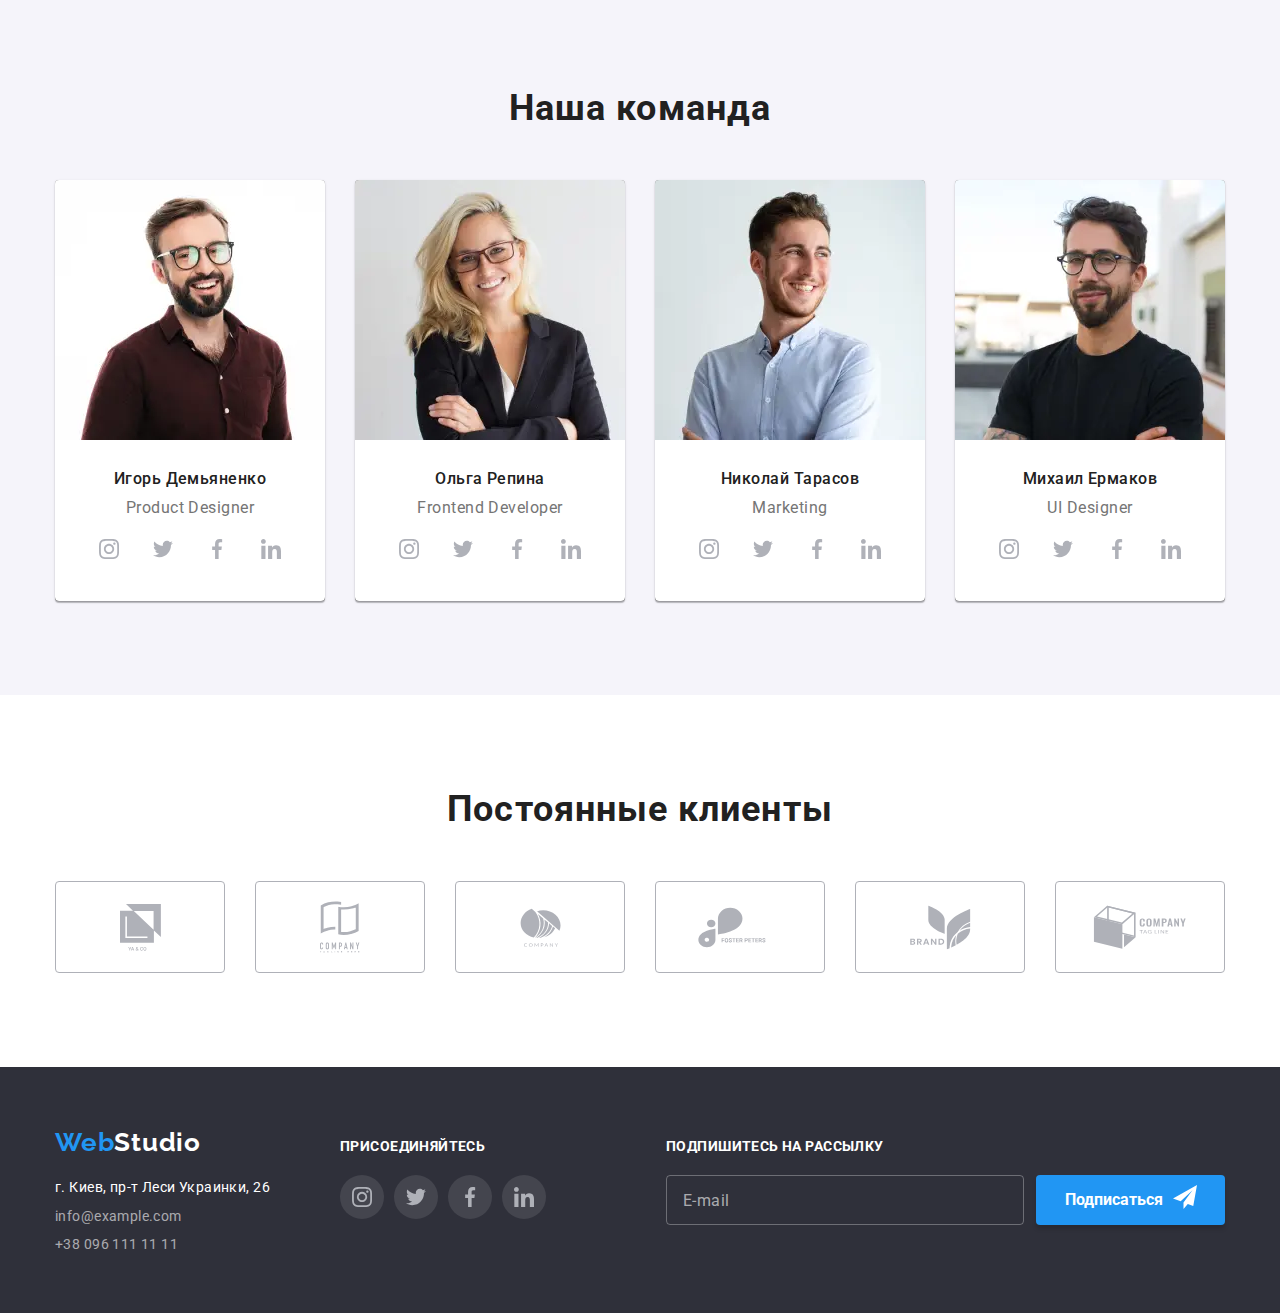
==== commit 0096bc32: "06051842" ====
--- a/index.html
+++ b/index.html
@@ -153,15 +153,55 @@
             <div class="container">
             <h2 class="section-title about-title">Чем мы занимаемся</h2>
             <ul class="list about-list">
-                <li class="about-list-item"><img class="about-img" src="./image/work-tablet.jpg" alt="Работает на планшете" width="370" height="294">
+                
+                <li class="about-list-item">
+                    <picture>
+                    
+                        <source 
+                        srcset="./image/work-1.webp 1x, ./image/work-1@2x.webp 2x" 
+                        media="(min-width: 1200px)" 
+                        type="image/webp" />
+                        <source 
+                        srcset="./image/work-1.jpg 1x, ./image/work-1@2x.jpg 2x" 
+                        media="(min-width: 1200px)" />
+                        <img class="about-img" src="" alt="Работает на планшете" width="370" height="294">
+                        </picture>
+                         
                 <p class="about-overlay">Десктопные приложения</p>
                 </li>
-                <li class="about-list-item"><img class="about-img" src="./image/work-web-design.jpg" alt="Дизайнер за работой" width="370" height="294">
+
+                <li class="about-list-item">
+                    <picture>
+                    
+                        <source 
+                        srcset="./image/work-2.webp 1x, ./image/work-2@2x.webp 2x" 
+                        media="(min-width: 1200px)" 
+                        type="image/webp" />
+                        <source 
+                        srcset="./image/work-2.jpg 1x, ./image/work-2@2x.jpg 2x" 
+                        media="(min-width: 1200px)" />
+                        <img class="about-img" src="" alt="Дизайнер за работой" width="370" height="294">
+                    </picture>
+
                 <p class="about-overlay">Мобильные приложения</p>
                 </li>
-                <li class="about-list-item"><img class="about-img" src="image/work-color.jpg" alt="Палитра на планшете" width="370" height="294">
+
+                <li class="about-list-item">
+                    <picture>
+                    
+                        <source 
+                        srcset="./image/work-3.webp 1x, ./image/work-3@2x.webp 2x" 
+                        media="(min-width: 1200px)" 
+                        type="image/webp" />
+                        <source 
+                        srcset="./image/work-3.jpg 1x, ./image/work-3@2x.jpg 2x" 
+                        media="(min-width: 1200px)" />
+                        <img class="about-img" src="" alt="Палитра на планшете" width="370" height="294">
+                    </picture>
+
                 <p class="about-overlay">Дизайнерские решения</p>
                 </li>
+
             </ul>
             </div>
         </section>
@@ -441,9 +481,7 @@
     <footer class="page-footer">
         <div class="container footer-container"> 
         <div class="footer-container__item addres-container">
-            <div class="page-logo_footer-container">
             <a class="link page-logo_footer page-logo" href="./index.html">Web<span class="page-logo__span_footer">Studio</span></a>
-        </div>
             <address class="footer-address">
                 <ul class="list footer-address-list">
                     <li class="footer-address-list-item">
@@ -559,8 +597,7 @@
             name="comment" 
             id="comment" 
             placeholder="Введите текст" 
-            class="modal-comment">
-            </textarea>
+            class="modal-comment"></textarea>
             <div class="conditions-box">
                 <input type="checkbox" class="conditions-check visually-hiden" id="conditions" required>
                 <label for="conditions" class="codition-label">Соглашаюсь с рассылкой и принимаю</label>
--- a/css/main.min.css
+++ b/css/main.min.css
@@ -1,2 +1,2 @@
-:root{--accent-color: #2196f3;--title-color: #212121;--content-color: #757575;--second-content-color: #AFB1B8;--bg-color: #2f303a;--bg-btn-color-portfolio: #f5f4fa;--second-title-color: #ffffff;--first-font-family: "Roboto", sans-serif;--second-font-family: "Raleway", sans-serif}body{font-family:var(--first-font-family);color:var(--title-color)}h1,h2,h3,h4,p{margin-top:0;margin-bottom:0}button{padding:0;border:none;font:inherit;color:inherit;background-color:transparent}ul,ol{margin-top:0;margin-bottom:0;padding-left:0;list-style:none}img{display:block;max-width:100%;height:auto}.list{list-style:none}.link{text-decoration:none}body{font-family:var(--first-font-family);color:var(--title-color)}.section{padding-top:60px;padding-bottom:60px}@media screen and (min-width: 1200px){.section{padding-top:94px;padding-bottom:94px}}.container{padding-left:15px;padding-right:15px}@media screen and (min-width: 480px){.container{width:480px;margin-left:auto;margin-right:auto}}@media screen and (min-width: 768px){.container{width:768px}}@media screen and (min-width: 1200px){.container{width:1200px}}.page-logo{font-family:var(--second-font-family);font-weight:700;font-size:24px;line-height:1.16;letter-spacing:0.03em;color:#2196f3}@media screen and (min-width: 1200px){.page-logo{font-size:26px;line-height:1.19}}.modal-button{display:flex;padding-left:32px;padding-right:32px;padding-top:10px;padding-bottom:10px;margin-left:auto;margin-right:auto;background:var(--accent-color);box-shadow:0px 4px 4px rgba(0,0,0,0.15);border-radius:4px;color:var(--second-title-color);cursor:pointer;font-family:var(--first-font-family);font-style:normal;font-weight:700;font-size:16px;line-height:1.87;transition:background-color 250ms cubic-bezier(0.4, 0, 0.2, 1)}.modal-button:hover,.modal-button:focus{background:#188ce8}.soc-bar{display:flex;justify-content:center}.soc-link{display:flex;width:44px;height:44px;justify-content:center;align-items:center;border-radius:50%;color:var(--second-content-color);transition:background-color 250ms cubic-bezier(0.4, 0, 0.2, 1)}.soc-link:hover,.soc-link:focus{background:var(--accent-color)}.soc-item:not(:last-child){margin-right:10px}.soc-svg{width:20px;height:20px;fill:currentColor}.soc-link:hover .soc-svg,.soc-link:focus .soc-svg{color:#ffffff}.section-title{font-weight:700;font-size:28px;line-height:1.17;text-align:center;letter-spacing:0.03em;font-family:var(--first-font-family);text-align:center;margin-bottom:30px}@media screen and (min-width: 1200px){.section-title{font-size:36px;line-height:1.16;margin-bottom:50px}}.mobile-menu__container{position:relative;padding-bottom:48px;padding-top:48px}.mobile-menu{position:absolute;top:0;left:0;width:100%;height:100vh;background:#ffffff;overflow:auto;transition:opacity 250ms cubic-bezier(0.4, 0, 0.2, 1),visibility 250ms cubic-bezier(0.4, 0, 0.2, 1);opacity:0;visibility:hidden;pointer-events:none}.mobile-menu.is-open{opacity:1;visibility:visible;pointer-events:auto;z-index:2}.mobile-menu__slose-btn{position:absolute;top:10px;right:15px}.mobile-menu__slose-btn:hover,.mobile-menu__slose-btn:focus{fill:var(--accent-color)}.mobile-menu__link{font-weight:500;font-size:40px;line-height:1.175;letter-spacing:.02em;color:var(--title-color)}.mobile-menu__link.current{color:var(--accent-color)}.mobile-menu__list-item:not(:last-child){margin-bottom:32px}.mobile-menu__list{margin-bottom:302px}.mobile-menu__contact_item:not(:last-child){margin-bottom:32px}.mobile-menu__contact{margin-bottom:64px}.mobile-menu__contact_link{font-weight:500;font-size:34px;line-height:1.17647;letter-spacing:.02em;color:var(--accent-color)}.mobile-menu__contact_link_mail{font-weight:500;font-size:24px;line-height:1.16667;letter-spacing:.02em;color:var(--content-color)}.mobile-menu__soc-bar-link{font-weight:500;font-size:18px;line-height:1.22222;letter-spacing:.02em;color:var(--accent-color)}.mobile-menu__soc-bar{display:flex;align-items:center}.mobile-menu__soc-bar-item:not(:first-child){padding-left:10px}.mobile-menu__soc-bar-item:not(:last-child){padding-right:10px}.mobile-menu__soc-bar-item:not(:last-child){border-right:1px solid rgba(33,33,33,0.2)}header{border-bottom:1px solid #ECECEC}.nav-bar{display:none}.header-contact{display:none}.header-container{display:flex;align-items:center}@media screen and (max-width: 768px){.header-container{padding-top:16px;padding-bottom:16px}}.page-logo_span_header{color:#000}.menu-btn{margin-left:auto;line-height:0}.menu-btn__icon:hover,.menu-btn__icon:focus{fill:var(--accent-color)}@media screen and (min-width: 768px){.menu-btn{display:none}.page-logo_header{margin-right:88px}.nav-bar{display:flex;align-items:center}.nav-list{display:flex;align-items:center}.nav-list__item:not(:last-child){margin-right:50px}.nav-list__link{position:relative;display:flex;font-weight:500;font-size:12px;line-height:1.16;letter-spacing:0.02em;color:var(--title-color);padding-top:32px;padding-bottom:32px;transition:color 250ms cubic-bezier(0.4, 0, 0.2, 1)}.nav-list__link:hover,.nav-list__link:focus{color:var(--accent-color)}.nav-list__link.current{color:var(--accent-color)}.nav-list__link.current::after{content:'';position:absolute;left:0;bottom:0;width:100%;height:4px;border-radius:2px;background-color:var(--accent-color)}.header-contact{display:block;margin-left:auto}.contact{display:flex;align-items:center;font-weight:500;font-size:14px;line-height:1.14;letter-spacing:0.02em;color:var(--content-color);transition:color 250ms cubic-bezier(0.4, 0, 0.2, 1)}.contact:hover,.contact:focus{color:var(--accent-color)}.header-contact__item:not(:last-child){margin-bottom:10px}.contact__svg{align-self:center;fill:currentColor;margin-right:10px}.contact:hover .contact__svg,.contact:focus .contact__svg{color:var(--accent-color)}}@media screen and (min-width: 1200px){.page-logo_header{margin-right:93px}.header-contact{display:flex}.header-contact__item:not(:last-child){margin-right:30px;margin-bottom:0}.contact{font-size:14px;line-height:1.14}}.page-footer{background:var(--bg-color);padding-top:60px;padding-bottom:60px}.footer-container{display:flex;flex-direction:column;justify-content:center;align-items:baseline;text-align:center}@media screen and (min-width: 768px){.footer-container{flex-wrap:wrap;flex-direction:row}}@media screen and (min-width: 1200px){.footer-container{text-align:start}}@media screen and (max-width: 1200px){.footer-container__item{margin-left:auto;margin-right:auto}.footer-container__item:not(:last-child){margin-bottom:60px}}.page-logo__span_footer{color:var(--second-title-color)}.page-logo_footer-container{margin-bottom:20px}.footer-address-list-item:not(:last-child){margin-bottom:10px}.footer-address-link{font-style:normal;font-weight:400;font-size:14px;line-height:1.71px;letter-spacing:0.03em;color:var(--second-title-color);transition:color 250ms cubic-bezier(0.4, 0, 0.2, 1)}.footer-address-link:hover,.footer-address-link:focus{color:var(--accent-color)}.footer-mail-link{font-style:normal;font-weight:400;font-size:14px;line-height:1.71px;letter-spacing:0.03em;color:rgba(255,255,255,0.6);transition:color 250ms cubic-bezier(0.4, 0, 0.2, 1)}.footer-mail-link:hover,.footer-mail-link:focus{color:var(--accent-color)}.footer-tel-link{font-style:normal;font-weight:400;font-size:14px;line-height:1.71px;letter-spacing:0.03em;color:rgba(255,255,255,0.6);transition:color 250ms cubic-bezier(0.4, 0, 0.2, 1)}.footer-tel-link:hover,.footer-tel-link:focus{color:var(--accent-color)}@media screen and (min-width: 768px){.addres-container{margin-right:70px}}.social-title{font-weight:700;font-size:14px;line-height:1.14;letter-spacing:0.03em;text-transform:uppercase;color:var(--second-title-color);margin-bottom:20px}.soc-link-footer{background-color:rgba(255,255,255,0.1);transition:background-color 250ms cubic-bezier(0.4, 0, 0.2, 1)}@media screen and (max-width: 480px){.subscribe-box{width:100%}}@media screen and (min-width: 1200px){.subscribe-box{margin-left:auto}}.subscribe-form{display:flex;align-items:center;justify-items:center;flex-direction:column}@media screen and (min-width: 1200px){.subscribe-form{flex-direction:row}}.subscribe-input::placeholder{font-weight:400;font-size:16px;line-height:1.25;letter-spacing:0.03em;color:rgba(255,255,255,0.6)}.subscribe-input{width:100%;height:50px;padding-left:16px;align-items:center;background-color:transparent;border:1px solid rgba(255,255,255,0.3);border-radius:4px;font-weight:400;font-size:16px;line-height:1.25;letter-spacing:0.03em;color:var(--second-title-color)}@media screen and (min-width: 480px){.subscribe-input{width:450px}}@media screen and (min-width: 1200px){.subscribe-input{width:358px}}@media screen and (max-width: 1200px){.subscribe-input{margin-bottom:20px}}.modal-button-subscribe{padding-left:29px;padding-right:28px}@media screen and (min-width: 1200px){.modal-button-subscribe{margin-left:12px}}.subscribe-svg{fill:currentColor;margin-left:10px}.visually-hiden{position:absolute;width:1px;height:1px;margin:-1px;border:0;padding:0;white-space:nowrap;clip-path:inset(100%);clip:rect(0 0 0 0);overflow:hidden}.selection-btn{font-weight:500;font-size:16px;line-height:1.62;text-align:center;letter-spacing:0.03em;color:var(--title-color);background:var(--bg-btn-color-portfolio);border-radius:4px;cursor:pointer;padding-left:22px;padding-right:22px;padding-top:6px;padding-bottom:6px;transition:color 250ms cubic-bezier(0.4, 0, 0.2, 1),box-shadow 250ms cubic-bezier(0.4, 0, 0.2, 1),background-color 250ms cubic-bezier(0.4, 0, 0.2, 1)}.selection-btn:hover,.selection-btn:focus{background:var(--accent-color);color:var(--second-title-color);cursor:pointer;box-shadow:0px 3px 1px rgba(0,0,0,0.1),0px 1px 2px rgba(0,0,0,0.08),0px 2px 2px rgba(0,0,0,0.12)}.container-bar{padding-bottom:50px}.btn-bar{display:flex;flex-wrap:wrap;cursor:pointer}@media screen and (min-width: 768px){.btn-bar{justify-content:center}}.btn-bar-item{margin-bottom:15px}.btn-bar-item:not(:last-child){margin-right:8px}@media screen and (min-width: 768px){.btn-bar-item{margin-bottom:0}}.hero-section{padding-top:200px;padding-bottom:200px;background:var(--bg-color);text-align:center;background-image:linear-gradient(to right, rgba(47,48,58,0.4), rgba(47,48,58,0.4)),url(../image/background-mobile.jpg);background-repeat:no-repeat;background-position:center;background-size:cover}@media screen and (min-width: 768px){.hero-section{background-image:linear-gradient(to right, rgba(47,48,58,0.4), rgba(47,48,58,0.4)),url(../image/background-tablet.jpg)}}@media screen and (min-width: 1200px){.hero-section{background-image:linear-gradient(to right, rgba(47,48,58,0.4), rgba(47,48,58,0.4)),url(../image/background.jpg)}}.top-caption{font-weight:900;font-size:26px;line-height:1.61;letter-spacing:0.06em;text-transform:uppercase;text-align:center;color:var(--second-title-color)}@media screen and (min-width: 1200px){.top-caption{font-size:44px;line-height:1.36}}.modal-button-hero{margin-top:30px}.about-section{display:none}@media screen and (min-width: 1200px){.about-section{display:block;padding-top:0}.about-list{display:flex;justify-content:center}.about-list-item{position:relative}.about-list-item:not(:last-child){margin-right:30px}.about-overlay{font-family:var(--first-font-family);font-weight:700;font-size:14px;line-height:1.14;text-align:center;letter-spacing:0.03em;text-transform:uppercase;color:var(--second-title-color);background:rgba(47,48,58,0.8);width:100%;height:70px;padding-top:27px;padding-bottom:27px;position:absolute;bottom:0%;right:0%}}.specificity-section{justify-content:center}.specificity-list{display:flex;flex-direction:column;width:100%}@media screen and (min-width: 768px){.specificity-list{flex-direction:row;flex-wrap:wrap}}.specificity-list-item{width:100%}.specificity-list-item:not(:last-child){margin-bottom:30px}@media screen and (min-width: 480px){.specificity-list-item{width:450px}}@media screen and (min-width: 768px){.specificity-list-item{width:354px}.specificity-list-item:nth-child(2n+1){margin-right:30px}.specificity-list-item:nth-last-child(-n+2){margin-bottom:0}}@media screen and (min-width: 1200px){.specificity-list-item{width:270px}.specificity-list-item:not(:last-child){margin-right:30px;margin-bottom:0}}.spc-div{display:flex;height:120px;width:100%;background-color:#f5f4fa;margin-bottom:30px;justify-content:center;align-items:center}.spc-svg{height:70px;width:70px}.specificity-list-caption{font-weight:700;font-size:14px;line-height:1.14;letter-spacing:0.03em;text-transform:uppercase;margin-bottom:10px;text-align:center;color:var(--title-color)}@media screen and (min-width: 768px){.specificity-list-caption{text-align:start}}.specificity-content{font-weight:500;font-size:14px;line-height:1.71;letter-spacing:0.03em;color:var(--content-color)}.team-section{background:#F5F4FA}.team-list{display:flex;flex-wrap:wrap;justify-content:center}.team-list-item{background:var(--content-color);box-shadow:0px 1px 3px rgba(0,0,0,0.12),0px 1px 1px rgba(0,0,0,0.14),0px 2px 1px rgba(0,0,0,0.2);border-radius:4px 4px 4px 4px}.team-list-item:not(:last-child){margin-bottom:30px}@media screen and (min-width: 768px){.team-list-item:nth-child(2n+1){margin-right:30px}.team-list-item:nth-last-child(-n+2){margin-bottom:0}}@media screen and (min-width: 1200px){.team-list-item:not(:last-child){margin-right:30px;margin-bottom:0}}.team-profession{margin-bottom:10px}.team-img{border-radius:4px 4px 0px 0px}.team-text{padding-top:30px;padding-bottom:30px;background:#ffffff;border-radius:0px 0px 4px 4px}.team-name{margin-bottom:10px;font-weight:500;font-size:16px;line-height:1.18;text-align:center;letter-spacing:0.03em}.team-profession{font-weight:400;font-size:16px;line-height:1.18;text-align:center;letter-spacing:0.03em;color:var(--content-color)}.progects{display:flex;flex-wrap:wrap;justify-content:center;align-items:center;margin-bottom:-30px}@media screen and (min-width: 480px){.progects{margin-right:-30px}}.progect-item{margin-bottom:30px;margin-right:30px}@media screen and (min-width: 480px){.progect-item{width:210px}}@media screen and (min-width: 768px){.progect-item{width:226px}}@media screen and (min-width: 1200px){.progect-item{margin-bottom:0;width:170px}}@media screen and (max-width: 479px){.progect-item{flex-basis:calc((100% - 60px) / 2)}.progect-item:nth-child(2n){margin-right:0}}.progect-link{display:flex;justify-content:center;align-items:center;height:92px;color:var(--second-content-color);border-radius:4px;border:solid 1px;transition:color 250ms cubic-bezier(0.4, 0, 0.2, 1),border-color 250ms cubic-bezier(0.4, 0, 0.2, 1)}.progect-link:hover,.progect-link:focus{color:var(--accent-color)}.progect-svg{fill:currentColor}.progect-link:hover .progect-svg,.progect-link:focus .progect-svg{color:var(--accent-color)}.portfolio-caption{margin-bottom:4px;font-weight:700;font-size:18px;line-height:2;letter-spacing:0.06em;color:var(--title-color)}.portfolio-category{font-weight:normal;font-size:16px;line-height:1.87;letter-spacing:0.03em;color:var(--content-color)}.portfolio-list{display:flex;flex-wrap:wrap;margin-bottom:-30px}@media screen and (min-width: 768px){.portfolio-list{margin-right:-30px}}.portfolio-list-item{margin-bottom:30px}@media screen and (min-width: 768px){.portfolio-list-item{margin-right:30px}.portfolio-list-item:nth-child(2n){margin-right:0}}.portfolio-text-box{padding-top:20px;padding-bottom:20px;padding-left:24px;padding-right:24px;border-right:1px solid #eeeeee;border-left:1px solid #eeeeee;border-bottom:1px solid #eeeeee}.portfolio-link{transition:box-shadow 250ms cubic-bezier(0.4, 0, 0.2, 1)}.portfolio-link:hover,.portfolio-link:focus{display:block;box-shadow:0px 1px 1px rgba(0,0,0,0.12),0px 4px 4px rgba(0,0,0,0.06),1px 4px 6px rgba(0,0,0,0.16)}.overlay-container{position:relative;overflow:hidden}.overlay{font-family:var(--first-font-family);color:var(--second-title-color);font-weight:400;font-size:18px;line-height:1.55;letter-spacing:0.03em;padding-left:24px;padding-right:24px;padding-top:63px;padding-bottom:63px;position:absolute;top:0%;left:0%;width:100%;height:100%;background:rgba(33,150,243,0.9);overflow:auto;transform:translateY(100%);transition:transform 250ms cubic-bezier(0.4, 0, 0.2, 1)}.portfolio-link:hover .overlay,.portfolio-link:focus .overlay{transform:translateY(0%)}.backdrop{position:fixed;left:0%;top:0%;width:100vw;height:100vh;background:rgba(0,0,0,0.2);transition:opacity 250ms cubic-bezier(0.4, 0, 0.2, 1),visibility 250ms cubic-bezier(0.4, 0, 0.2, 1)}.backdrop.is-hidden{opacity:0;visibility:hidden;pointer-events:none}.modal{display:block;width:100%;padding:calc(17.77 \ 2);position:absolute;top:50%;left:50%;transform:translate(-50%, -50%);background:#FFFFFF;border-radius:4px 4px 4px 4px}@media screen and (min-width: 480px){.modal{padding:40px;width:450px}}@media screen and (min-width: 1200px){.modal{width:528px}}.backdrop-modal-button{position:absolute;top:8px;right:8px;width:30px;height:30px;border-radius:50%;border:1px solid rgba(0,0,0,0.1);justify-content:center;align-items:center;color:#000;cursor:pointer}.modal-button-svg{fill:currentColor;transition:fill 250ms cubic-bezier(0.4, 0, 0.2, 1)}.backdrop-modal-button:hover .modal-button-svg,.backdrop-modal-button:focus .modal-button-svg{fill:var(--accent-color)}.modal-form{font-weight:400}.modal-title{margin-bottom:12px;font-family:var(--first-font-family);font-weight:700;font-size:20px;line-height:1.15;text-align:center;letter-spacing:0.03em;color:var(--title-color)}.modal-label{display:inline-block;margin-bottom:4px;font-size:12px;line-height:1.16;letter-spacing:0.01em;color:var(--content-color)}.modal-input-box{position:relative;width:100%;height:100%;margin-bottom:10px}.modal-imput{padding-left:42px;width:100%;height:40px;border:1px solid rgba(33,33,33,0.2);box-sizing:border-box;border-radius:4px;transition:border-color 250ms cubic-bezier(0.4, 0, 0.2, 1)}.modal-imput:focus{outline:none;border-color:var(--accent-color)}.modal-input-svg{position:absolute;top:50%;transform:translateY(-50%);left:12px;fill:#212121;transition:fill 250ms cubic-bezier(0.4, 0, 0.2, 1)}.modal-imput:focus+.modal-input-svg{fill:var(--accent-color)}.modal-comment{padding-top:12px;padding-bottom:12px;padding-left:16px;padding-right:16px;margin-bottom:20px;width:100%;height:120px;border:1px solid rgba(33,33,33,0.2);box-sizing:border-box;border-radius:4px;resize:none;transition:border-color 250ms cubic-bezier(0.4, 0, 0.2, 1)}.modal-comment:focus{outline:none;border-color:var(--accent-color)}.modal-comment::placeholder{font-weight:400;font-size:14px;line-height:16px;letter-spacing:0.01em;color:rgba(117,117,117,0.5)}.conditions-box{display:flex;justify-content:center;align-items:center;margin-bottom:30px;font-size:12px;line-height:1.16;letter-spacing:0.01em;color:var(--content-color);margin-bottom:30px}@media screen and (min-width: 1200px){.conditions-box{font-size:14px;line-height:2}}.conditions-link{margin-left:4px;color:#2196F3}.codition-label{display:flex;align-items:center}.codition-label::before{content:"";display:inline-block;width:16px;height:15px;border-radius:4px;border:2px solid #212121;margin-right:9px;transform:background-color 250ms cubic-bezier(0.4, 0, 0.2, 1)}.conditions-check:checked+.codition-label::before{background-color:var(--accent-color);background-image:url(../image/checked.svg);background-repeat:no-repeat;background-position:50% 50%;border:0}.conditions-check:hover+.codition-label::before,.conditions-check:focus+.codition-label::before{border-color:var(--accent-color)}
+:root{--accent-color: #2196f3;--title-color: #212121;--content-color: #757575;--second-content-color: #AFB1B8;--bg-color: #2f303a;--bg-btn-color-portfolio: #f5f4fa;--second-title-color: #ffffff;--first-font-family: "Roboto", sans-serif;--second-font-family: "Raleway", sans-serif;--card-set-gap: 30px}body{font-family:var(--first-font-family);color:var(--title-color)}h1,h2,h3,h4,p{margin-top:0;margin-bottom:0}button{padding:0;border:none;font:inherit;color:inherit;background-color:transparent}ul,ol{margin-top:0;margin-bottom:0;padding-left:0;list-style:none}img{display:block;max-width:100%;height:auto}.list{list-style:none}.link{text-decoration:none}body{font-family:var(--first-font-family);color:var(--title-color)}.section{padding-top:60px;padding-bottom:60px}@media screen and (min-width: 1200px){.section{padding-top:94px;padding-bottom:94px}}.container{padding-left:15px;padding-right:15px}@media screen and (min-width: 480px){.container{width:480px;margin-left:auto;margin-right:auto}}@media screen and (min-width: 768px){.container{width:768px}}@media screen and (min-width: 1200px){.container{width:1200px}}.page-logo{font-family:var(--second-font-family);font-weight:700;font-size:24px;line-height:1.16;letter-spacing:0.03em;color:#2196f3}@media screen and (min-width: 1200px){.page-logo{font-size:26px;line-height:1.19}}.modal-button{display:flex;padding-left:32px;padding-right:32px;padding-top:10px;padding-bottom:10px;margin-left:auto;margin-right:auto;background:var(--accent-color);box-shadow:0px 4px 4px rgba(0,0,0,0.15);border-radius:4px;color:var(--second-title-color);cursor:pointer;font-family:var(--first-font-family);font-style:normal;font-weight:700;font-size:16px;line-height:1.87;transition:background-color 250ms cubic-bezier(0.4, 0, 0.2, 1)}.modal-button:hover,.modal-button:focus{background:#188ce8}.soc-bar{display:flex;justify-content:center}.soc-link{display:flex;width:44px;height:44px;justify-content:center;align-items:center;border-radius:50%;color:var(--second-content-color);transition:background-color 250ms cubic-bezier(0.4, 0, 0.2, 1)}.soc-link:hover,.soc-link:focus{background:var(--accent-color)}.soc-item:not(:last-child){margin-right:10px}.soc-svg{width:20px;height:20px;fill:currentColor}.soc-link:hover .soc-svg,.soc-link:focus .soc-svg{color:#ffffff}.section-title{font-weight:700;font-size:28px;line-height:1.17;text-align:center;letter-spacing:0.03em;font-family:var(--first-font-family);text-align:center;margin-bottom:30px}@media screen and (min-width: 1200px){.section-title{font-size:36px;line-height:1.16;margin-bottom:50px}}.mobile-menu__container{position:relative;padding-bottom:48px;padding-top:48px}.mobile-menu{position:absolute;top:0;left:0;width:100%;height:100vh;background:#ffffff;overflow:auto;transition:opacity 250ms cubic-bezier(0.4, 0, 0.2, 1),visibility 250ms cubic-bezier(0.4, 0, 0.2, 1);opacity:0;visibility:hidden;pointer-events:none}.mobile-menu.is-open{opacity:1;visibility:visible;pointer-events:auto;z-index:2}.mobile-menu__slose-btn{position:absolute;top:10px;right:15px}.mobile-menu__slose-btn:hover,.mobile-menu__slose-btn:focus{fill:var(--accent-color)}.mobile-menu__link{font-weight:500;font-size:40px;line-height:1.175;letter-spacing:.02em;color:var(--title-color)}.mobile-menu__link.current{color:var(--accent-color)}.mobile-menu__list-item:not(:last-child){margin-bottom:32px}.mobile-menu__list{margin-bottom:calc(100vh - 466px)}.mobile-menu__contact_item:not(:last-child){margin-bottom:32px}.mobile-menu__contact{margin-bottom:64px}.mobile-menu__contact_link{font-weight:500;font-size:34px;line-height:1.17647;letter-spacing:.02em;color:var(--accent-color)}.mobile-menu__contact_link_mail{font-weight:500;font-size:24px;line-height:1.16667;letter-spacing:.02em;color:var(--content-color)}.mobile-menu__soc-bar-link{font-weight:500;font-size:18px;line-height:1.22222;letter-spacing:.02em;color:var(--accent-color)}.mobile-menu__soc-bar{display:flex;align-items:center}.mobile-menu__soc-bar-item:not(:first-child){padding-left:10px}.mobile-menu__soc-bar-item:not(:last-child){padding-right:10px}.mobile-menu__soc-bar-item:not(:last-child){border-right:1px solid rgba(33,33,33,0.2)}header{border-bottom:1px solid #ECECEC}.nav-bar{display:none}.header-contact{display:none}.header-container{display:flex;align-items:center}@media screen and (max-width: 768px){.header-container{padding-top:16px;padding-bottom:16px}}.page-logo_span_header{color:#000}.menu-btn{margin-left:auto;line-height:0}.menu-btn__icon:hover,.menu-btn__icon:focus{fill:var(--accent-color)}@media screen and (min-width: 768px){.menu-btn{display:none}.page-logo_header{margin-right:88px}.nav-bar{display:flex;align-items:center}.nav-list{display:flex;align-items:center}.nav-list__item:not(:last-child){margin-right:50px}.nav-list__link{position:relative;display:flex;font-weight:500;font-size:12px;line-height:1.16;letter-spacing:0.02em;color:var(--title-color);padding-top:32px;padding-bottom:32px;transition:color 250ms cubic-bezier(0.4, 0, 0.2, 1)}.nav-list__link:hover,.nav-list__link:focus{color:var(--accent-color)}.nav-list__link.current{color:var(--accent-color)}.nav-list__link.current::after{content:'';position:absolute;left:0;bottom:0;width:100%;height:4px;border-radius:2px;background-color:var(--accent-color)}.header-contact{display:block;margin-left:auto}.contact{display:flex;align-items:center;font-weight:500;font-size:14px;line-height:1.14;letter-spacing:0.02em;color:var(--content-color);transition:color 250ms cubic-bezier(0.4, 0, 0.2, 1)}.contact:hover,.contact:focus{color:var(--accent-color)}.header-contact__item:not(:last-child){margin-bottom:10px}.contact__svg{align-self:center;fill:currentColor;margin-right:10px}.contact:hover .contact__svg,.contact:focus .contact__svg{color:var(--accent-color)}}@media screen and (min-width: 1200px){.page-logo_header{margin-right:93px}.header-contact{display:flex}.header-contact__item:not(:last-child){margin-right:30px;margin-bottom:0}.contact{font-size:14px;line-height:1.14}}.page-footer{background:var(--bg-color);padding-top:60px;padding-bottom:60px}.footer-container{display:flex;flex-direction:column;justify-content:center;text-align:center}@media screen and (min-width: 768px){.footer-container{align-items:baseline;justify-content:space-around;flex-wrap:wrap;flex-direction:row}}@media screen and (min-width: 1200px){.footer-container{text-align:start}}@media screen and (max-width: 1200px){.footer-container__item:not(:last-child){margin-bottom:60px}}.page-logo__span_footer{color:var(--second-title-color)}.page-logo_footer{display:block;margin-bottom:20px}.footer-address-list-item:not(:last-child){margin-bottom:10px}.footer-address-link{font-style:normal;font-weight:400;font-size:14px;line-height:1.71px;letter-spacing:0.03em;color:var(--second-title-color);transition:color 250ms cubic-bezier(0.4, 0, 0.2, 1)}.footer-address-link:hover,.footer-address-link:focus{color:var(--accent-color)}.footer-mail-link{font-style:normal;font-weight:400;font-size:14px;line-height:1.71px;letter-spacing:0.03em;color:rgba(255,255,255,0.6);transition:color 250ms cubic-bezier(0.4, 0, 0.2, 1)}.footer-mail-link:hover,.footer-mail-link:focus{color:var(--accent-color)}.footer-tel-link{font-style:normal;font-weight:400;font-size:14px;line-height:1.71px;letter-spacing:0.03em;color:rgba(255,255,255,0.6);transition:color 250ms cubic-bezier(0.4, 0, 0.2, 1)}.footer-tel-link:hover,.footer-tel-link:focus{color:var(--accent-color)}@media screen and (min-width: 1200px){.addres-container{margin-right:70px}}.social-title{font-weight:700;font-size:14px;line-height:1.14;letter-spacing:0.03em;text-transform:uppercase;color:var(--second-title-color);margin-bottom:20px}.soc-link-footer{background-color:rgba(255,255,255,0.1);transition:background-color 250ms cubic-bezier(0.4, 0, 0.2, 1)}@media screen and (max-width: 480px){.subscribe-box{width:100%}}@media screen and (min-width: 1200px){.subscribe-box{margin-left:auto}}.subscribe-form{display:flex;align-items:center;justify-items:center;flex-direction:column}@media screen and (min-width: 1200px){.subscribe-form{flex-direction:row}}.subscribe-input::placeholder{font-weight:400;font-size:16px;line-height:1.25;letter-spacing:0.03em;color:rgba(255,255,255,0.6)}.subscribe-input{width:100%;height:50px;padding-left:16px;align-items:center;background-color:transparent;border:1px solid rgba(255,255,255,0.3);border-radius:4px;font-weight:400;font-size:16px;line-height:1.25;letter-spacing:0.03em;color:var(--second-title-color)}@media screen and (min-width: 480px){.subscribe-input{width:450px}}@media screen and (min-width: 1200px){.subscribe-input{width:358px}}@media screen and (max-width: 1200px){.subscribe-input{margin-bottom:20px}}.modal-button-subscribe{padding-left:29px;padding-right:28px}@media screen and (min-width: 1200px){.modal-button-subscribe{margin-left:12px}}.subscribe-svg{fill:currentColor;margin-left:10px}.visually-hiden{position:absolute;width:1px;height:1px;margin:-1px;border:0;padding:0;white-space:nowrap;clip-path:inset(100%);clip:rect(0 0 0 0);overflow:hidden}.selection-btn{font-weight:500;font-size:16px;line-height:1.62;text-align:center;letter-spacing:0.03em;color:var(--title-color);background:var(--bg-btn-color-portfolio);border-radius:4px;cursor:pointer;padding-left:22px;padding-right:22px;padding-top:6px;padding-bottom:6px;transition:color 250ms cubic-bezier(0.4, 0, 0.2, 1),box-shadow 250ms cubic-bezier(0.4, 0, 0.2, 1),background-color 250ms cubic-bezier(0.4, 0, 0.2, 1)}.selection-btn:hover,.selection-btn:focus{background:var(--accent-color);color:var(--second-title-color);cursor:pointer;box-shadow:0px 3px 1px rgba(0,0,0,0.1),0px 1px 2px rgba(0,0,0,0.08),0px 2px 2px rgba(0,0,0,0.12)}.btn-bar{display:flex;flex-wrap:wrap;cursor:pointer;margin-bottom:40px}@media screen and (min-width: 768px){.btn-bar{justify-content:center;margin-bottom:30px}}@media screen and (min-width: 1200px){.btn-bar{margin-bottom:56px}}.btn-bar-item{margin-bottom:15px}.btn-bar-item:not(:last-child){margin-right:8px}@media screen and (min-width: 768px){.btn-bar-item{margin-bottom:0}}.hero-section{padding-top:200px;padding-bottom:200px;background:var(--bg-color);text-align:center;background-image:linear-gradient(to right, rgba(47,48,58,0.4), rgba(47,48,58,0.4)),url(../image/background-mobile.jpg);background-repeat:no-repeat;background-position:center;background-size:cover}@media screen and (min-width: 768px){.hero-section{background-image:linear-gradient(to right, rgba(47,48,58,0.4), rgba(47,48,58,0.4)),url(../image/background-tablet.jpg)}}@media screen and (min-width: 1200px){.hero-section{background-image:linear-gradient(to right, rgba(47,48,58,0.4), rgba(47,48,58,0.4)),url(../image/background.jpg)}}.top-caption{font-weight:900;font-size:26px;line-height:1.61;letter-spacing:0.06em;text-transform:uppercase;text-align:center;color:var(--second-title-color)}@media screen and (min-width: 1200px){.top-caption{font-size:44px;line-height:1.36}}.modal-button-hero{margin-top:30px}.about-section{display:none}@media screen and (min-width: 1200px){.about-section{display:block;padding-top:0}.about-list{display:flex;justify-content:center}.about-list-item{position:relative}.about-list-item:not(:last-child){margin-right:30px}.about-overlay{font-family:var(--first-font-family);font-weight:700;font-size:14px;line-height:1.14;text-align:center;letter-spacing:0.03em;text-transform:uppercase;color:var(--second-title-color);background:rgba(47,48,58,0.8);width:100%;height:70px;padding-top:27px;padding-bottom:27px;position:absolute;bottom:0%;right:0%}}.specificity-section{justify-content:center}.specificity-list{display:flex;flex-wrap:wrap;width:100%;margin-top:calc(-1 * var(--card-set-gap))}@media screen and (min-width: 768px){.specificity-list{margin-left:calc(-1 * var(--card-set-gap))}}.specificity-list-item{width:100%;margin-top:var(--card-set-gap)}@media screen and (min-width: 768px){.specificity-list-item{flex-basis:calc(100% / 2 - var(--card-set-gap));margin-left:var(--card-set-gap)}}@media screen and (min-width: 1200px){.specificity-list-item{flex-basis:calc(100% / 4 - var(--card-set-gap))}}.spc-div{display:flex;height:120px;width:100%;background-color:#f5f4fa;margin-bottom:30px;justify-content:center;align-items:center}.spc-svg{height:70px;width:70px}.specificity-list-caption{font-weight:700;font-size:14px;line-height:1.14;letter-spacing:0.03em;text-transform:uppercase;margin-bottom:10px;text-align:center;color:var(--title-color)}@media screen and (min-width: 768px){.specificity-list-caption{text-align:start}}.specificity-content{font-weight:500;font-size:14px;line-height:1.71;letter-spacing:0.03em;color:var(--content-color)}.team-section{background:#F5F4FA}.team-list{display:flex;flex-wrap:wrap;margin-top:calc(-1 * var(--card-set-gap))}@media screen and (min-width: 768px){.team-list{margin-left:calc(-1 * var(--card-set-gap))}}.team-list-item{overflow:hidden;background:var(--content-color);box-shadow:0px 1px 3px rgba(0,0,0,0.12),0px 1px 1px rgba(0,0,0,0.14),0px 2px 1px rgba(0,0,0,0.2);border-radius:4px 4px 4px 4px;margin-top:var(--card-set-gap)}@media screen and (min-width: 768px){.team-list-item{flex-basis:calc(100% / 2 - var(--card-set-gap));margin-left:var(--card-set-gap)}}@media screen and (min-width: 1200px){.team-list-item{flex-basis:auto}}.team-profession{margin-bottom:10px}.team-text{padding-top:30px;padding-bottom:30px;background:#ffffff;border-radius:0px 0px 4px 4px}.team-name{margin-bottom:10px;font-weight:500;font-size:16px;line-height:1.18;text-align:center;letter-spacing:0.03em}.team-profession{font-weight:400;font-size:16px;line-height:1.18;text-align:center;letter-spacing:0.03em;color:var(--content-color)}.progects{display:flex;flex-wrap:wrap;justify-content:center;align-items:center;margin-top:calc(-1 * var(--card-set-gap));margin-left:calc(-1 * var(--card-set-gap))}.progect-item{margin-top:var(--card-set-gap);margin-left:var(--card-set-gap);flex-basis:calc(100% / 2 - var(--card-set-gap))}@media screen and (min-width: 768px){.progect-item{flex-basis:calc(100% / 3 - var(--card-set-gap))}}@media screen and (min-width: 1200px){.progect-item{flex-basis:auto;width:170px}}.progect-link{display:flex;justify-content:center;align-items:center;height:92px;color:var(--second-content-color);border-radius:4px;border:solid 1px;transition:color 250ms cubic-bezier(0.4, 0, 0.2, 1),border-color 250ms cubic-bezier(0.4, 0, 0.2, 1)}.progect-link:hover,.progect-link:focus{color:var(--accent-color)}.progect-svg{fill:currentColor}.progect-link:hover .progect-svg,.progect-link:focus .progect-svg{color:var(--accent-color)}.portfolio-caption{margin-bottom:4px;font-weight:700;font-size:18px;line-height:2;letter-spacing:0.06em;color:var(--title-color)}.portfolio-category{font-weight:normal;font-size:16px;line-height:1.87;letter-spacing:0.03em;color:var(--content-color)}.portfolio-list{display:flex;flex-wrap:wrap;margin-top:calc(-1 * var(--card-set-gap))}@media screen and (min-width: 768px){.portfolio-list{margin-left:calc(-1 * var(--card-set-gap))}}.portfolio-list-item{margin-top:var(--card-set-gap)}@media screen and (min-width: 768px){.portfolio-list-item{flex-basis:calc(100% / 2 - var(--card-set-gap));margin-left:var(--card-set-gap)}}@media screen and (min-width: 1200px){.portfolio-list-item{flex-basis:calc(100% / 3 - var(--card-set-gap))}}@media screen and (min-width: 768px) and (max-width: 1200px){.portfolio-list-item:first-child .portfolio-link .portfolio-text-box{padding-bottom:56px}}.portfolio-text-box{padding-top:20px;padding-bottom:20px;padding-left:24px;padding-right:24px;border-right:1px solid #eeeeee;border-left:1px solid #eeeeee;border-bottom:1px solid #eeeeee}.portfolio-link{transition:box-shadow 250ms cubic-bezier(0.4, 0, 0.2, 1)}.portfolio-link:hover,.portfolio-link:focus{display:block;box-shadow:0px 1px 1px rgba(0,0,0,0.12),0px 4px 4px rgba(0,0,0,0.06),1px 4px 6px rgba(0,0,0,0.16)}.overlay-container{position:relative;overflow:hidden}.overlay{font-family:var(--first-font-family);color:var(--second-title-color);font-weight:400;font-size:18px;line-height:1.55;letter-spacing:0.03em;padding-left:24px;padding-right:24px;padding-top:63px;padding-bottom:63px;position:absolute;top:0%;left:0%;width:100%;height:100%;background:rgba(33,150,243,0.9);overflow:auto;transform:translateY(100%);transition:transform 250ms cubic-bezier(0.4, 0, 0.2, 1)}.portfolio-link:hover .overlay,.portfolio-link:focus .overlay{transform:translateY(0%)}.backdrop{position:fixed;left:0%;top:0%;width:100vw;height:100vh;background:rgba(0,0,0,0.2);transition:opacity 250ms cubic-bezier(0.4, 0, 0.2, 1),visibility 250ms cubic-bezier(0.4, 0, 0.2, 1)}.backdrop.is-hidden{opacity:0;visibility:hidden;pointer-events:none}.modal{display:block;width:100%;padding:calc(17.77% / 2);position:absolute;top:50%;left:50%;transform:translate(-50%, -50%);background:#FFFFFF;border-radius:4px 4px 4px 4px}@media screen and (min-width: 480px){.modal{padding:40px;width:450px}}@media screen and (min-width: 1200px){.modal{width:528px}}.backdrop-modal-button{position:absolute;top:8px;right:8px;width:30px;height:30px;border-radius:50%;border:1px solid rgba(0,0,0,0.1);justify-content:center;align-items:center;color:#000;cursor:pointer}.modal-button-svg{fill:currentColor;transition:fill 250ms cubic-bezier(0.4, 0, 0.2, 1)}.backdrop-modal-button:hover .modal-button-svg,.backdrop-modal-button:focus .modal-button-svg{fill:var(--accent-color)}.modal-form{font-weight:400}.modal-title{margin-bottom:12px;font-family:var(--first-font-family);font-weight:700;font-size:20px;line-height:1.15;text-align:center;letter-spacing:0.03em;color:var(--title-color)}.modal-label{display:inline-block;margin-bottom:4px;font-size:12px;line-height:1.16;letter-spacing:0.01em;color:var(--content-color)}.modal-input-box{position:relative;width:100%;height:100%;margin-bottom:10px}.modal-imput{padding-left:42px;width:100%;height:40px;border:1px solid rgba(33,33,33,0.2);box-sizing:border-box;border-radius:4px;transition:border-color 250ms cubic-bezier(0.4, 0, 0.2, 1)}.modal-imput:focus{outline:none;border-color:var(--accent-color)}.modal-input-svg{position:absolute;top:50%;transform:translateY(-50%);left:12px;fill:#212121;transition:fill 250ms cubic-bezier(0.4, 0, 0.2, 1)}.modal-imput:focus+.modal-input-svg{fill:var(--accent-color)}.modal-comment{padding-top:12px;padding-bottom:12px;padding-left:16px;padding-right:16px;margin-bottom:20px;width:100%;height:120px;border:1px solid rgba(33,33,33,0.2);box-sizing:border-box;border-radius:4px;resize:none;transition:border-color 250ms cubic-bezier(0.4, 0, 0.2, 1)}.modal-comment:focus{outline:none;border-color:var(--accent-color)}.modal-comment::placeholder{font-weight:400;font-size:14px;line-height:16px;letter-spacing:0.01em;color:rgba(117,117,117,0.5)}.conditions-box{display:flex;justify-content:center;align-items:center;margin-bottom:30px;font-size:12px;line-height:1.16;letter-spacing:0.01em;color:var(--content-color);margin-bottom:30px}@media screen and (min-width: 1200px){.conditions-box{font-size:14px;line-height:2}}.conditions-link{margin-left:4px;color:#2196F3}.codition-label{display:flex;align-items:center}.codition-label::before{content:"";display:inline-block;width:16px;height:15px;border-radius:4px;border:2px solid #212121;margin-right:9px;transform:background-color 250ms cubic-bezier(0.4, 0, 0.2, 1)}.conditions-check:checked+.codition-label::before{background-color:var(--accent-color);background-image:url(../image/checked.svg);background-repeat:no-repeat;background-position:50% 50%;border:0}.conditions-check:hover+.codition-label::before,.conditions-check:focus+.codition-label::before{border-color:var(--accent-color)}
 /*# sourceMappingURL=main.min.css.map */